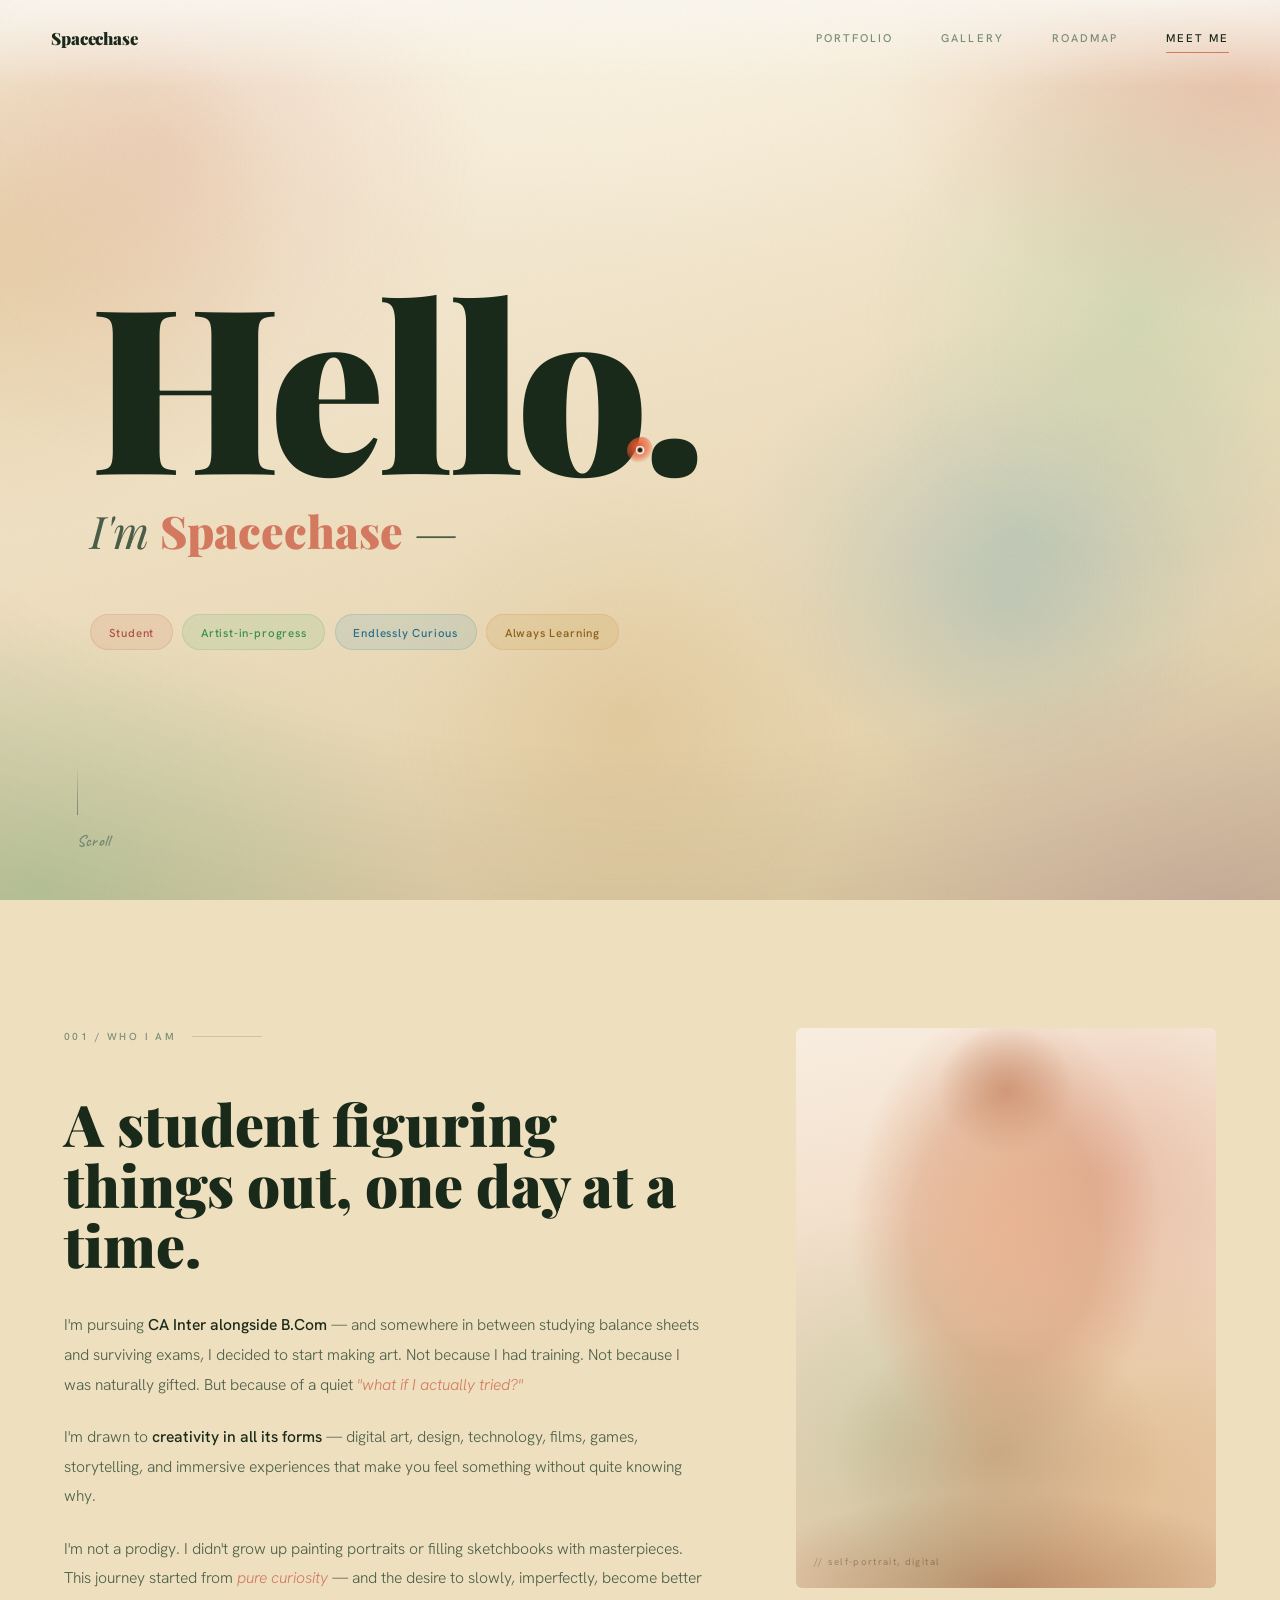
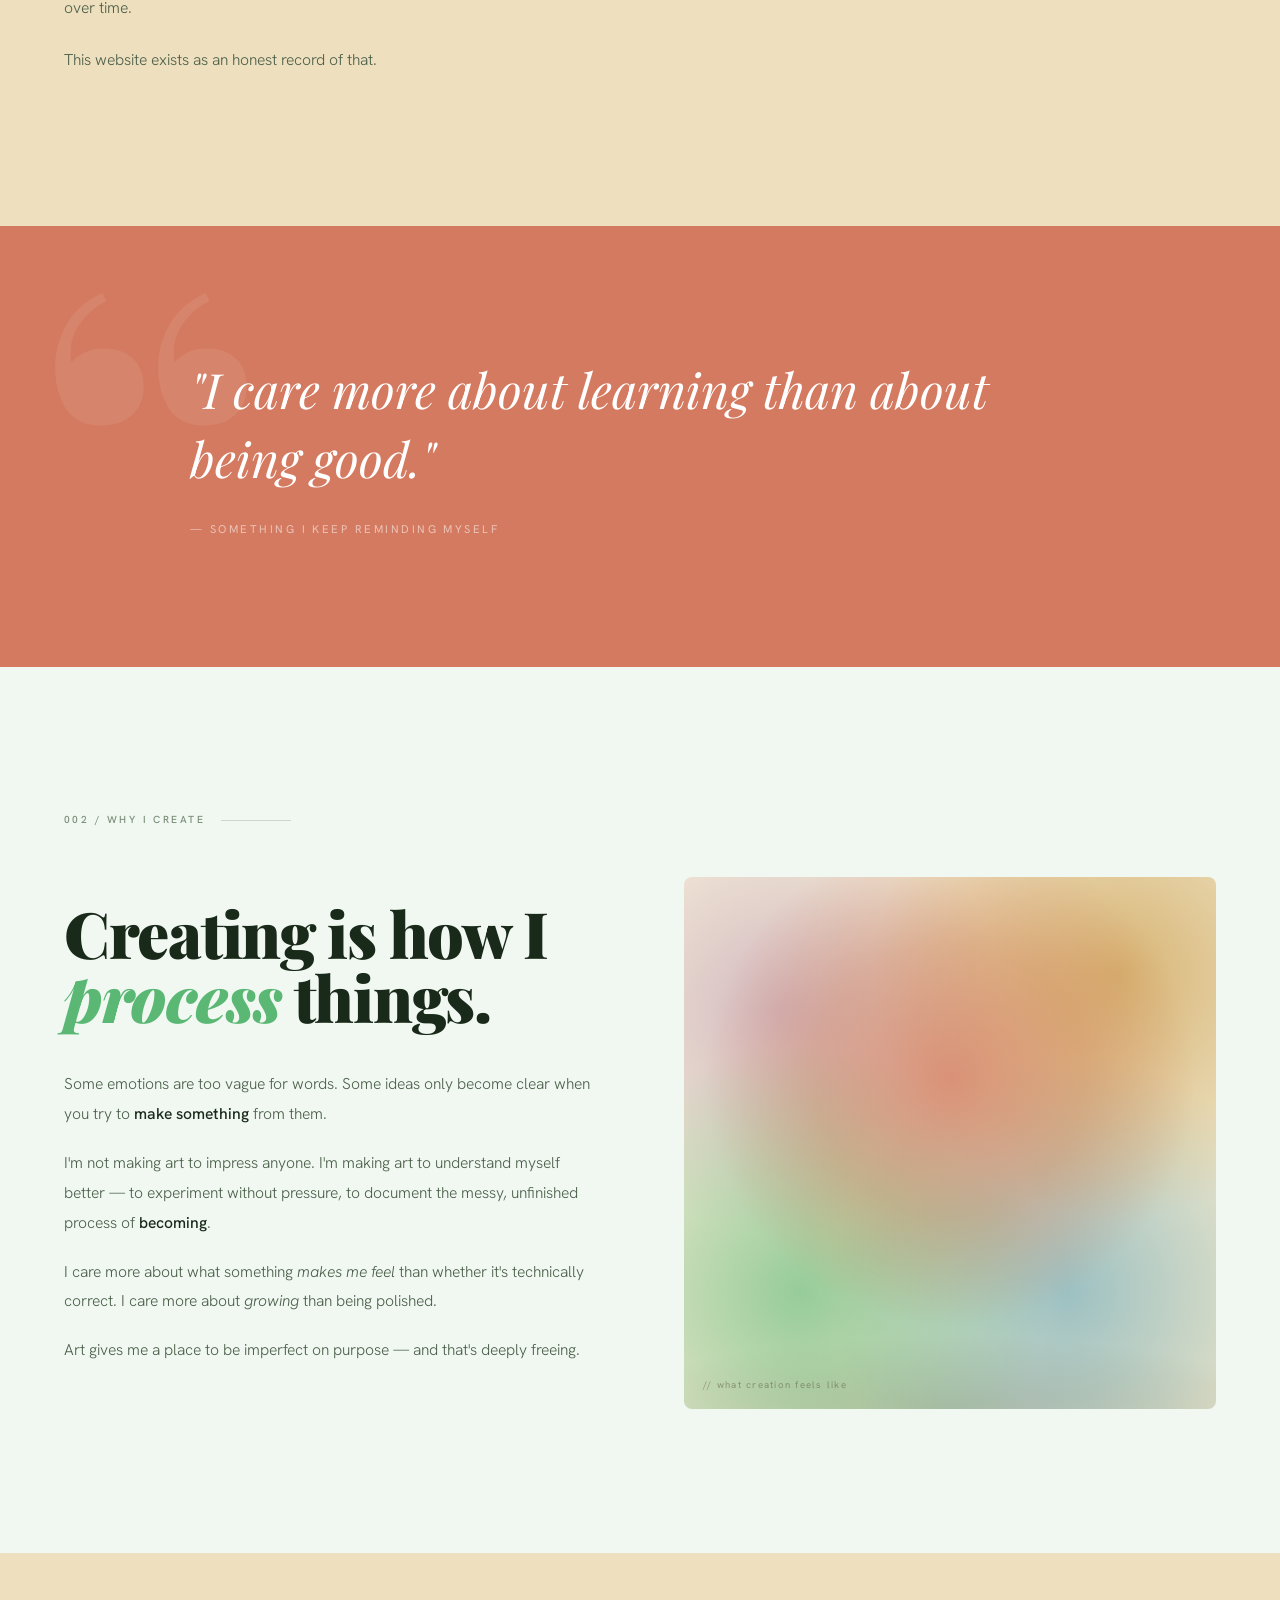
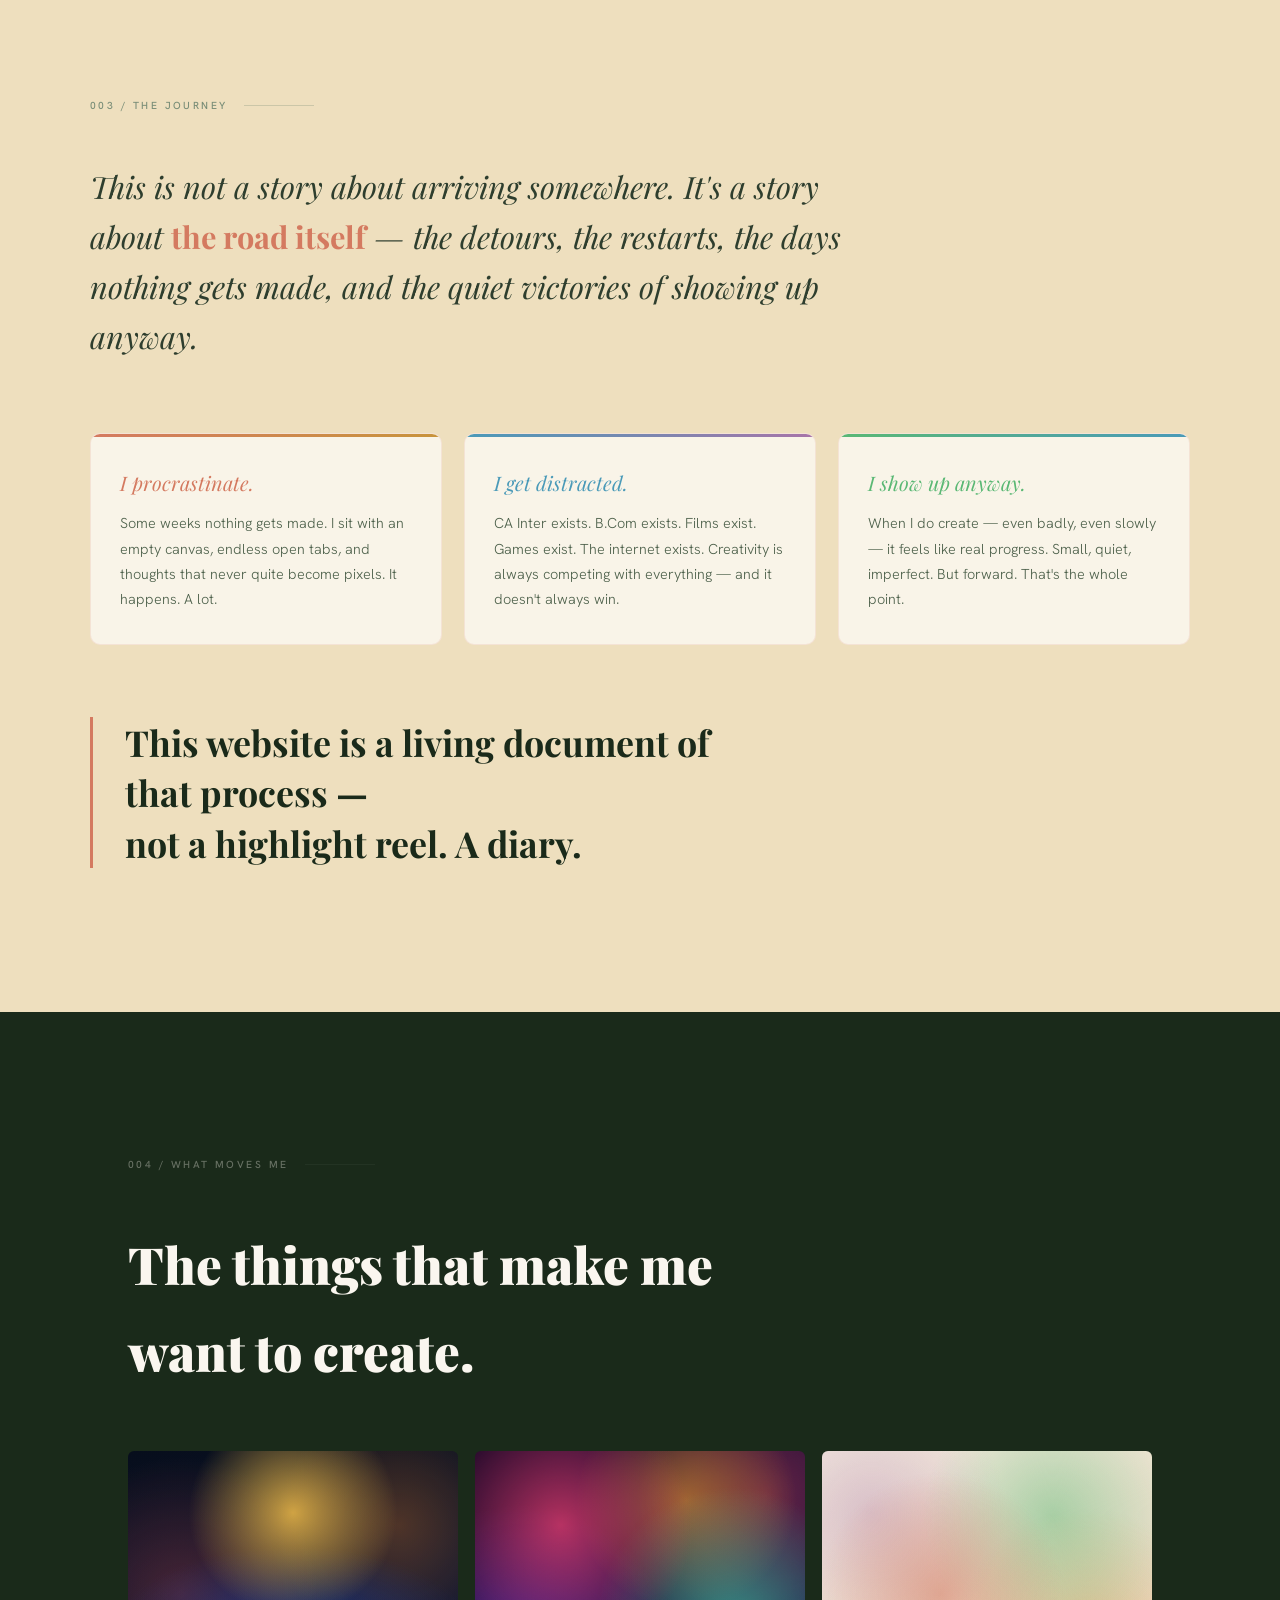
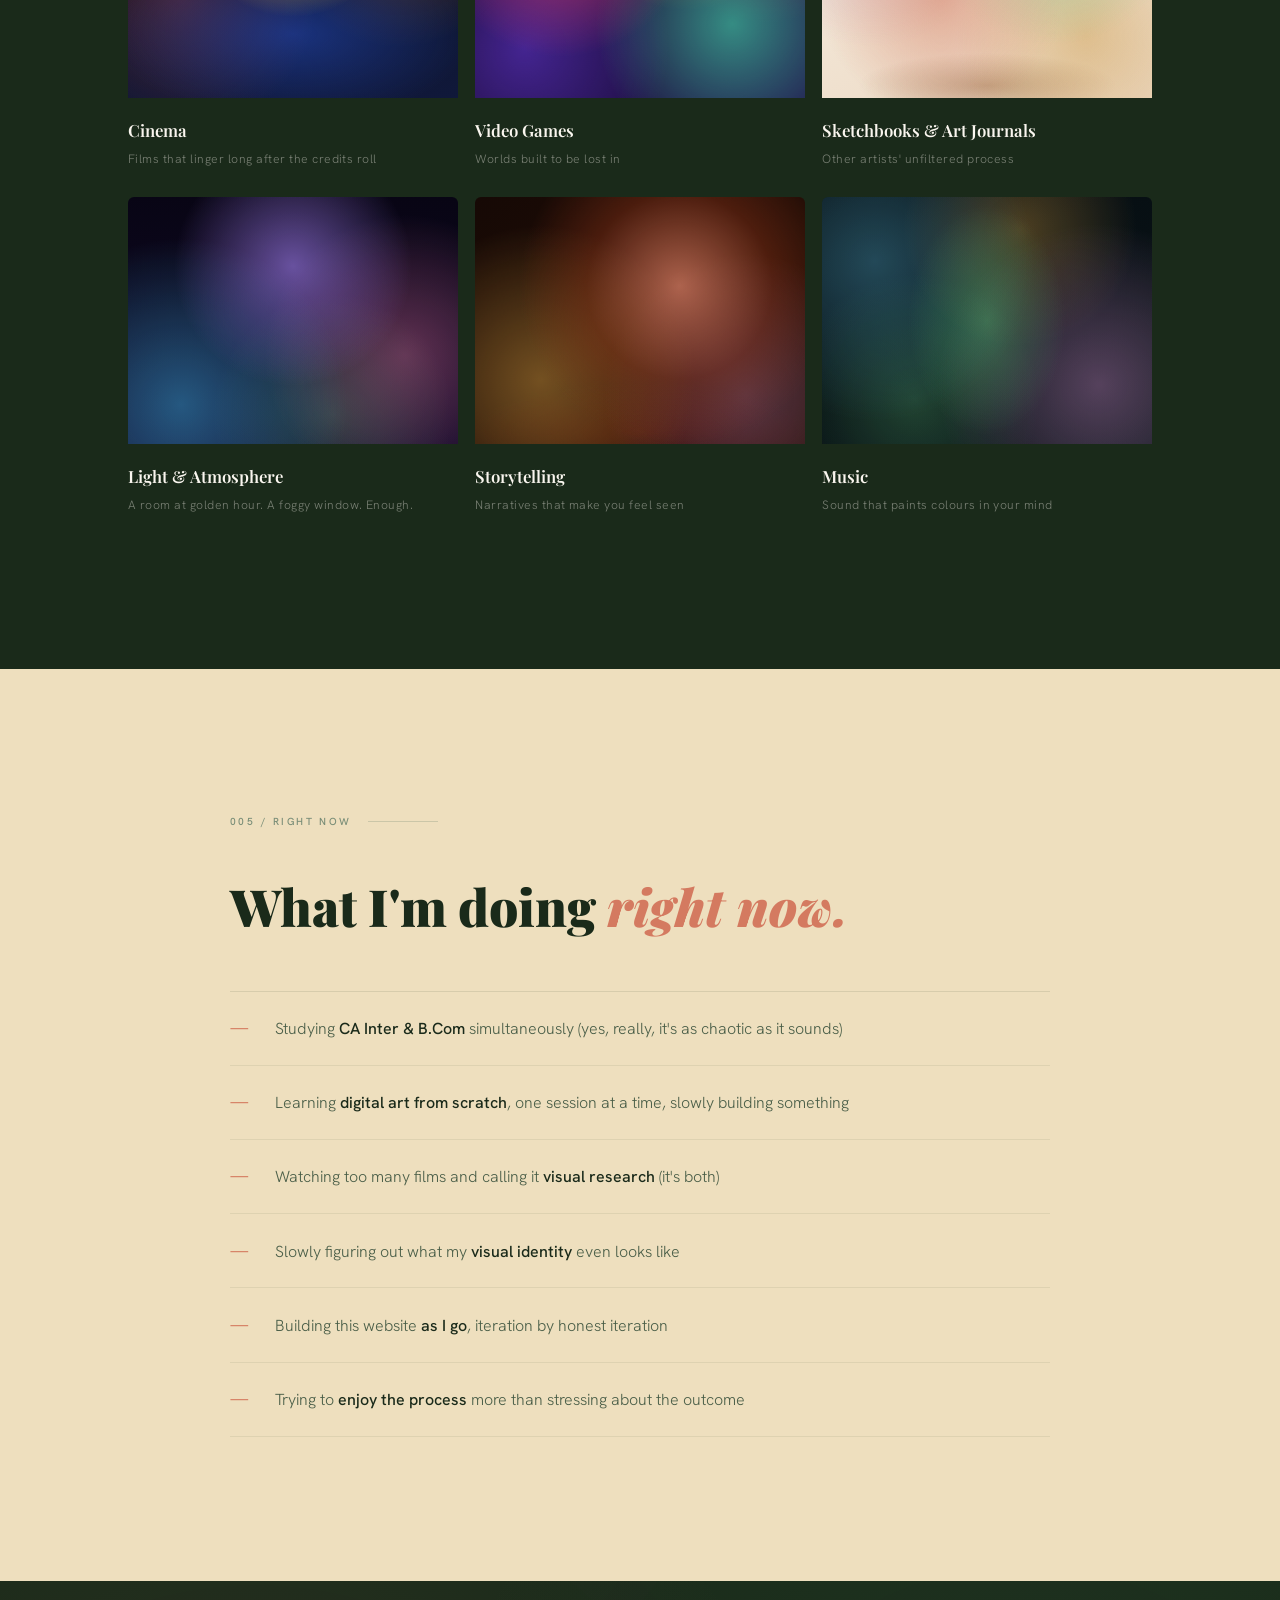
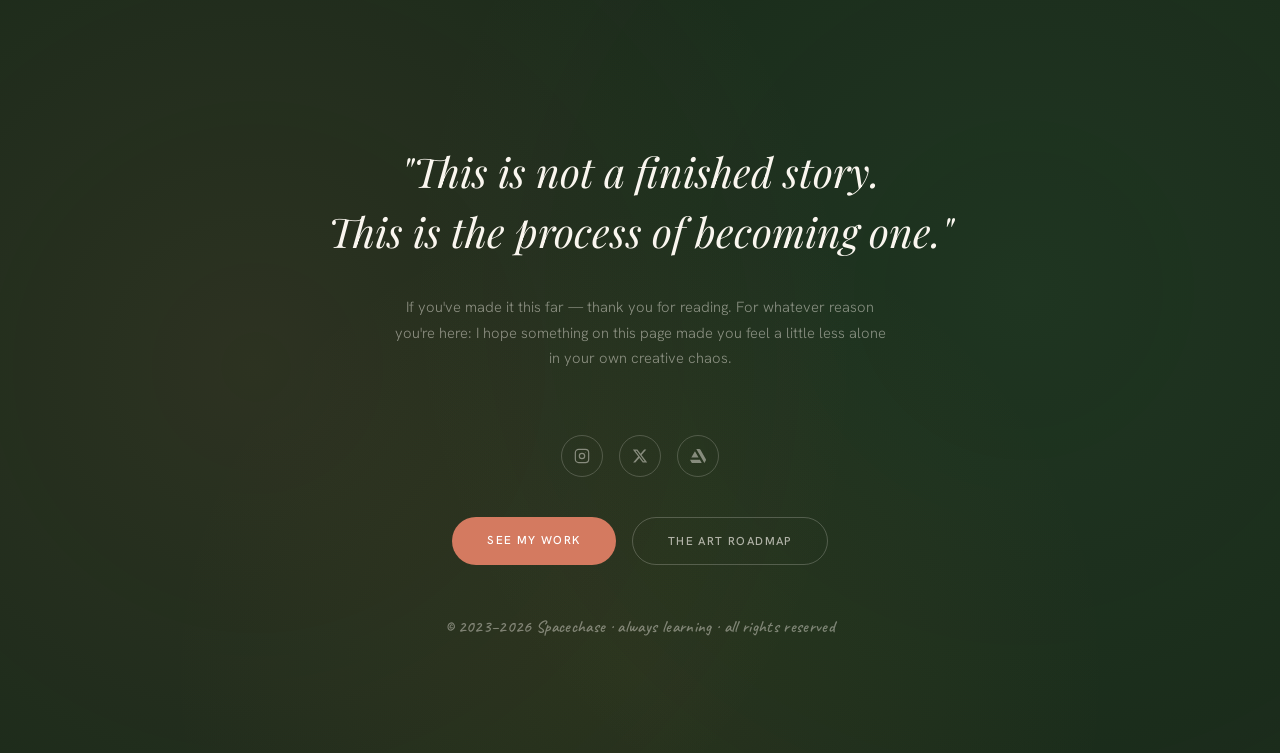
==== about/index.html @ a447a69d "Add copyright + licensing: All Rights Reserved (artwork + code) — footer notices, copyright meta on " ====
<!DOCTYPE html>
<html lang="en">
<head>
  <meta charset="UTF-8">
  <meta name="viewport" content="width=device-width, initial-scale=1.0">
  <meta name="copyright" content="© 2023–2026 Spacechase. All rights reserved.">
  <title>Meet Me — Spacechase</title>
  <link rel="icon" type="image/png" sizes="32x32" href="../favicon-32.png">
  <link rel="apple-touch-icon" href="../apple-touch-icon.png">
  <link rel="manifest" href="../site.webmanifest">
  <meta name="theme-color" content="#1c1008">
  <meta name="apple-mobile-web-app-title" content="Spacechase">
  <meta name="apple-mobile-web-app-capable" content="yes">
  <meta name="mobile-web-app-capable" content="yes">
  <meta name="description" content="Who I am, why I create, and what this journey means to me.">
  <link rel="preconnect" href="https://fonts.googleapis.com">
  <link rel="preconnect" href="https://fonts.gstatic.com" crossorigin>
  <link href="https://fonts.googleapis.com/css2?family=Caveat:wght@500;600;700&family=Hanken+Grotesk:wght@300;400;500;600;700&family=Playfair+Display:ital,wght@0,400;0,700;0,900;1,400;1,700;1,900&display=swap" rel="stylesheet">
  <link rel="stylesheet" href="../css/about.css">
</head>
<body>

<div class="page-bg" aria-hidden="true"></div>

<!-- brush cursor installs itself from js/cursor.js -->

<!-- Nav -->
<nav class="nav" id="nav">
  <a href="../portfolio/" class="nav__logo">Spacechase</a>
  <div class="nav__links">
    <a href="../portfolio/"   class="nav__link">Portfolio</a>
    <a href="../gallery/" class="nav__link">Gallery</a>
    <a href="../roadmap/" class="nav__link">Roadmap</a>
    <a href="../about/"   class="nav__link nav__link--active">Meet Me</a>
  </div>
</nav>

<!-- ════ HERO ════ -->
<section class="hero">
  <div class="hero__orbs">
    <span class="orb orb--1"></span>
    <span class="orb orb--2"></span>
    <span class="orb orb--3"></span>
    <span class="orb orb--4"></span>
  </div>
  <div class="hero__content">
    <p class="hero__greeting">Hello.</p>
    <p class="hero__intro">I'm <span>Spacechase</span> —</p>
    <div class="hero__roles">
      <span class="role-tag rt--terra">Student</span>
      <span class="role-tag rt--sage">Artist-in-progress</span>
      <span class="role-tag rt--cobalt">Endlessly Curious</span>
      <span class="role-tag rt--gold">Always Learning</span>
    </div>
  </div>
  <div class="hero__scroll">
    <span class="scroll-line"></span>
    <span class="scroll-text">Scroll</span>
  </div>
</section>

<!-- ════ WHO I AM ════ -->
<section class="who">
  <div class="who__grid reveal">
    <div class="who__text">
      <div class="s-label">001 / Who I Am</div>
      <h2 class="who__heading">A student figuring things out, one day at a time.</h2>
      <p>I'm pursuing <strong>CA Inter alongside B.Com</strong> — and somewhere in between studying balance sheets and surviving exams, I decided to start making art. Not because I had training. Not because I was naturally gifted. But because of a quiet <em>"what if I actually tried?"</em></p>
      <p>I'm drawn to <strong>creativity in all its forms</strong> — digital art, design, technology, films, games, storytelling, and immersive experiences that make you feel something without quite knowing why.</p>
      <p>I'm not a prodigy. I didn't grow up painting portraits or filling sketchbooks with masterpieces. This journey started from <em>pure curiosity</em> — and the desire to slowly, imperfectly, become better over time.</p>
      <p>This website exists as an honest record of that.</p>
    </div>
    <div class="portrait-wrap">
      <div class="portrait-art"></div>
    </div>
  </div>
</section>

<!-- ════ QUOTE BREAK ════ -->
<div class="quote-break reveal">
  <div class="quote-break__inner">
    <blockquote>"I care more about learning than about being good."</blockquote>
    <cite>— something I keep reminding myself</cite>
  </div>
</div>

<!-- ════ WHY I CREATE ════ -->
<section class="why">
  <div class="why__inner">
    <div class="s-label reveal">002 / Why I Create</div>
    <div class="why__grid reveal">
      <div>
        <h2 class="why__big">Creating is how I<br><em>process</em> things.</h2>
        <div class="why__body">
          <p>Some emotions are too vague for words. Some ideas only become clear when you try to <strong>make something</strong> from them.</p>
          <p>I'm not making art to impress anyone. I'm making art to understand myself better — to experiment without pressure, to document the messy, unfinished process of <strong>becoming</strong>.</p>
          <p>I care more about what something <em>makes me feel</em> than whether it's technically correct. I care more about <em>growing</em> than being polished.</p>
          <p>Art gives me a place to be imperfect on purpose — and that's deeply freeing.</p>
        </div>
      </div>
      <div class="why__visual"></div>
    </div>
  </div>
</section>

<!-- ════ THE JOURNEY ════ -->
<section class="journey">
  <div class="journey__inner">
    <div class="s-label reveal">003 / The Journey</div>
    <p class="journey__lead reveal">
      This is not a story about arriving somewhere. It's a story about <strong>the road itself</strong> —
      the detours, the restarts, the days nothing gets made, and the quiet victories of
      showing up anyway.
    </p>
    <div class="admits">
      <div class="admit admit--1 reveal-child">
        <span class="admit__label">I procrastinate.</span>
        <p>Some weeks nothing gets made. I sit with an empty canvas, endless open tabs, and thoughts that never quite become pixels. It happens. A lot.</p>
      </div>
      <div class="admit admit--2 reveal-child delay-1">
        <span class="admit__label">I get distracted.</span>
        <p>CA Inter exists. B.Com exists. Films exist. Games exist. The internet exists. Creativity is always competing with everything — and it doesn't always win.</p>
      </div>
      <div class="admit admit--3 reveal-child delay-2">
        <span class="admit__label">I show up anyway.</span>
        <p>When I do create — even badly, even slowly — it feels like real progress. Small, quiet, imperfect. But forward. That's the whole point.</p>
      </div>
    </div>
    <p class="journey__close reveal">
      This website is a living document of that process —<br>
      not a highlight reel. A diary.
    </p>
  </div>
</section>

<!-- ════ INSPIRATIONS ════ -->
<section class="inspirations">
  <div class="wrap">
    <div class="s-label reveal">004 / What Moves Me</div>
    <h2 class="insp-title reveal">The things that make me<br>want to create.</h2>
    <div class="insp-grid">
      <div class="insp-card reveal-child">
        <div class="insp-art ia-cinema"></div>
        <div class="insp-info">
          <p class="insp-name">Cinema</p>
          <p class="insp-note">Films that linger long after the credits roll</p>
        </div>
      </div>
      <div class="insp-card reveal-child delay-1">
        <div class="insp-art ia-games"></div>
        <div class="insp-info">
          <p class="insp-name">Video Games</p>
          <p class="insp-note">Worlds built to be lost in</p>
        </div>
      </div>
      <div class="insp-card reveal-child delay-2">
        <div class="insp-art ia-sketch"></div>
        <div class="insp-info">
          <p class="insp-name">Sketchbooks & Art Journals</p>
          <p class="insp-note">Other artists' unfiltered process</p>
        </div>
      </div>
      <div class="insp-card reveal-child delay-3">
        <div class="insp-art ia-atmosphere"></div>
        <div class="insp-info">
          <p class="insp-name">Light & Atmosphere</p>
          <p class="insp-note">A room at golden hour. A foggy window. Enough.</p>
        </div>
      </div>
      <div class="insp-card reveal-child delay-4">
        <div class="insp-art ia-story"></div>
        <div class="insp-info">
          <p class="insp-name">Storytelling</p>
          <p class="insp-note">Narratives that make you feel seen</p>
        </div>
      </div>
      <div class="insp-card reveal-child delay-5">
        <div class="insp-art ia-music"></div>
        <div class="insp-info">
          <p class="insp-name">Music</p>
          <p class="insp-note">Sound that paints colours in your mind</p>
        </div>
      </div>
    </div>
  </div>
</section>

<!-- ════ CURRENTLY ════ -->
<section class="currently">
  <div class="currently__inner reveal">
    <div class="s-label">005 / Right Now</div>
    <h2 class="now-heading">What I'm doing <em>right now.</em></h2>
    <ul class="now-list" style="list-style:none">
      <li class="now-item">
        <span class="now-dash">—</span>
        <span class="now-text">Studying <strong>CA Inter & B.Com</strong> simultaneously (yes, really, it's as chaotic as it sounds)</span>
      </li>
      <li class="now-item">
        <span class="now-dash">—</span>
        <span class="now-text">Learning <strong>digital art from scratch</strong>, one session at a time, slowly building something</span>
      </li>
      <li class="now-item">
        <span class="now-dash">—</span>
        <span class="now-text">Watching too many films and calling it <strong>visual research</strong> (it's both)</span>
      </li>
      <li class="now-item">
        <span class="now-dash">—</span>
        <span class="now-text">Slowly figuring out what my <strong>visual identity</strong> even looks like</span>
      </li>
      <li class="now-item">
        <span class="now-dash">—</span>
        <span class="now-text">Building this website <strong>as I go</strong>, iteration by honest iteration</span>
      </li>
      <li class="now-item">
        <span class="now-dash">—</span>
        <span class="now-text">Trying to <strong>enjoy the process</strong> more than stressing about the outcome</span>
      </li>
    </ul>
  </div>
</section>

<!-- ════ CLOSING ════ -->
<section class="closing reveal">
  <div class="closing__inner">
    <p class="closing__quote">
      "This is not a finished story.<br>
      This is the process of becoming one."
    </p>
    <p class="closing__note">
      If you've made it this far — thank you for reading. For whatever reason you're here:
      I hope something on this page made you feel a little less alone in your own creative chaos.
    </p>
    <div class="social-links">
      <a href="#" class="social-link" title="Instagram" target="_blank" rel="noopener">
        <svg viewBox="0 0 24 24" fill="none" stroke="currentColor" stroke-width="1.8" stroke-linecap="round" stroke-linejoin="round"><rect x="2" y="2" width="20" height="20" rx="5"/><circle cx="12" cy="12" r="4"/><circle cx="17.5" cy="6.5" r=".5" fill="currentColor" stroke="none"/></svg>
      </a>
      <a href="#" class="social-link" title="Twitter / X" target="_blank" rel="noopener">
        <svg viewBox="0 0 24 24" fill="currentColor"><path d="M18.244 2.25h3.308l-7.227 8.26 8.502 11.24H16.17l-5.214-6.817L4.99 21.75H1.68l7.73-8.835L1.254 2.25H8.08l4.713 6.231zm-1.161 17.52h1.833L7.084 4.126H5.117z"/></svg>
      </a>
      <a href="#" class="social-link" title="ArtStation" target="_blank" rel="noopener">
        <svg viewBox="0 0 24 24" fill="currentColor"><path d="M0 17.723l2.027 3.505h.001a2.424 2.424 0 0 0 2.164 1.333h13.457l-2.792-4.838H0zm24 .025c0-.484-.143-.935-.388-1.314L15.728 2.728a2.424 2.424 0 0 0-2.142-1.289H9.419L21.598 22.54l1.92-3.325c.378-.637.482-.919.482-1.467zm-11.129-3.462L7.428 4.858l-5.444 9.428h10.887z"/></svg>
      </a>
    </div>
    <div class="closing__links">
      <a href="../portfolio/"   class="c-btn c-btn--fill">See My Work</a>
      <a href="../roadmap/" class="c-btn c-btn--outline">The Art Roadmap</a>
    </div>
    <p class="closing__credit">© 2023–2026 Spacechase · always learning · all rights reserved</p>
  </div>
</section>

<script src="../js/about.js"></script>

<script src="../js/cursor.js"></script>

</body>
</html>
---- css/about.css ----
/* ══════════════════════════════════════
   TOKENS
══════════════════════════════════════ */
:root {
  --cream:      #faf6ef;
  --cream-2:    #f5f0e6;
  --cream-3:    #f0e8d5;
  --sage-bg:    #f1f8f2;
  --ink:        #1a2a1a;
  --ink-2:      #2e3e2e;
  --ink-soft:   #4a5e48;
  --ink-muted:  #7a8e78;

  --terra:      #d47a60;
  --terra-2:    #e09278;
  --gold:       #c8943c;
  --sage:       #5ab874;
  --cobalt:     #4a9ab8;
  --plum:       #a874a8;

  --serif: 'Playfair Display', Georgia, serif;
  --sans:  'Hanken Grotesk', system-ui, sans-serif;
  --hand:  'Caveat', 'Segoe Script', cursive;
  --ease:  cubic-bezier(0.16, 1, 0.3, 1);
}

/* ══════════════════════════════════════
   RESET
══════════════════════════════════════ */
*, *::before, *::after { box-sizing: border-box; margin: 0; padding: 0; }
html { scroll-behavior: smooth; }
body {
  background-color: #eedfbe;
  color: var(--ink);
  font-family: var(--sans);
  font-weight: 400;
  line-height: 1.7;
  overflow-x: hidden;
  cursor: none;
}
/* rich background on its own fixed layer — viewport-anchored on every device */
.page-bg {
  position: fixed; inset: 0; z-index: -1; pointer-events: none;
  background-color: #f3ead6;
  background-image:
    radial-gradient(58% 50% at 50% -2%,  rgba(252,245,226,.78), transparent 64%),
    radial-gradient(46% 44% at 97% 8%,   rgba(212,122,96,.32),  transparent 62%),
    radial-gradient(40% 50% at -2% 28%,  rgba(200,148,60,.27),  transparent 64%),
    radial-gradient(50% 48% at 3% 99%,   rgba(90,184,116,.26),  transparent 64%),
    radial-gradient(50% 48% at 94% 102%, rgba(168,116,168,.24), transparent 62%),
    radial-gradient(40% 42% at 80% 60%,  rgba(74,154,184,.17),  transparent 58%),
    linear-gradient(168deg, #faf3e6 0%, #efe0c2 48%, #e2cda3 100%);
  background-repeat: no-repeat;
}
body::before {
  content: '';
  position: fixed;
  inset: 0;
  background-image: url("data:image/svg+xml,%3Csvg xmlns='http://www.w3.org/2000/svg' width='180' height='180'%3E%3Cfilter id='n'%3E%3CfeTurbulence type='fractalNoise' baseFrequency='0.85' numOctaves='4' stitchTiles='stitch'/%3E%3C/filter%3E%3Crect width='180' height='180' filter='url(%23n)' opacity='0.05'/%3E%3C/svg%3E");
  pointer-events: none;
  z-index: 500;
  mix-blend-mode: multiply;
}
body::after {
  content: '';
  position: fixed; inset: 0;
  background: radial-gradient(132% 102% at 50% 34%, transparent 48%, rgba(28,30,16,.17) 100%);
  pointer-events: none; z-index: 499;
}
a { color: inherit; text-decoration: none; }
button { background: none; border: none; cursor: none; padding: 0; }

/* ══════════════════════════════════════
   CURSOR — shared brush cursor in js/cursor.js (self-installing)
══════════════════════════════════════ */

/* ══════════════════════════════════════
   NAV
══════════════════════════════════════ */
.nav {
  position: fixed; top: 0; left: 0; right: 0;
  z-index: 200;
  display: flex;
  align-items: center;
  justify-content: space-between;
  padding: 1.5rem 4vw 2.2rem;
  background: linear-gradient(to bottom, rgba(250,246,239,.92) 0%, transparent 100%);
  transition: background .4s ease;
}
.nav.solid { background: rgba(250,246,239,.97); box-shadow: 0 1px 0 rgba(26,42,26,.06); }
.nav__logo {
  font-family: var(--serif); font-weight: 900; font-size: 1.05rem;
  letter-spacing: -.01em; color: var(--ink); transition: color .3s;
}
.nav__links { display: flex; gap: 3rem; }
.nav__link {
  font-size: .7rem; font-weight: 500;
  letter-spacing: .18em; text-transform: uppercase;
  color: var(--ink-muted);
  transition: color .3s ease;
}
.nav__link:hover { color: var(--ink); }
.nav__link--active { color: var(--ink); position: relative; }
.nav__link--active::after {
  content: '';
  position: absolute; bottom: -5px; left: 0; right: 0;
  height: 1px; background: var(--terra);
}

/* ══════════════════════════════════════
   HERO
══════════════════════════════════════ */
.hero {
  position: relative;
  min-height: 100vh;
  display: flex;
  align-items: center;
  justify-content: center;
  background: transparent;
  overflow: hidden;
  padding: 9rem 6vw 7rem;
}
.hero__orbs { position: absolute; inset: 0; pointer-events: none; }
.orb {
  position: absolute; border-radius: 50%; will-change: transform;
}
.orb--1 {
  width: 650px; height: 650px;
  background: radial-gradient(circle, rgba(212,122,96,.2) 0%, rgba(212,122,96,.05) 48%, transparent 70%);
  top: -180px; left: -160px;
  animation: o1 24s ease-in-out infinite;
}
.orb--2 {
  width: 550px; height: 550px;
  background: radial-gradient(circle, rgba(90,184,116,.18) 0%, rgba(90,184,116,.04) 48%, transparent 70%);
  top: 5%; right: -130px;
  animation: o2 30s ease-in-out infinite;
}
.orb--3 {
  width: 480px; height: 480px;
  background: radial-gradient(circle, rgba(200,148,60,.18) 0%, rgba(200,148,60,.04) 48%, transparent 70%);
  bottom: -60px; left: 30%;
  animation: o3 22s ease-in-out infinite;
}
.orb--4 {
  width: 420px; height: 420px;
  background: radial-gradient(circle, rgba(74,154,184,.15) 0%, rgba(74,154,184,.03) 48%, transparent 70%);
  bottom: 10%; right: 5%;
  animation: o4 28s ease-in-out infinite;
}
@keyframes o1 { 0%,100%{transform:translate(0,0)} 40%{transform:translate(42px,28px)} 70%{transform:translate(-18px,50px)} }
@keyframes o2 { 0%,100%{transform:translate(0,0)} 35%{transform:translate(-52px,20px)} 70%{transform:translate(26px,-32px)} }
@keyframes o3 { 0%,100%{transform:translate(0,0)} 50%{transform:translate(32px,-44px)} }
@keyframes o4 { 0%,100%{transform:translate(0,0)} 45%{transform:translate(-28px,36px)} }

.hero__content {
  position: relative; z-index: 2;
  max-width: 1100px; width: 100%;
}
.hero__greeting {
  font-family: var(--serif);
  font-size: clamp(6rem, 18vw, 18rem);
  font-weight: 900;
  line-height: .85;
  letter-spacing: -.03em;
  color: var(--ink);
  opacity: 0; transform: translateY(30px);
  animation: up 1s var(--ease) .2s forwards;
}
.hero__intro {
  font-family: var(--serif);
  font-size: clamp(1.8rem, 3.5vw, 3.5rem);
  font-weight: 400;
  font-style: italic;
  color: var(--ink-soft);
  margin-top: 1rem;
  opacity: 0; transform: translateY(22px);
  animation: up .9s var(--ease) .48s forwards;
}
.hero__intro span {
  font-style: normal;
  font-weight: 900;
  color: var(--terra);
}
.hero__roles {
  display: flex; flex-wrap: wrap; gap: .6rem;
  margin-top: 2.8rem;
  opacity: 0; transform: translateY(18px);
  animation: up .9s var(--ease) .75s forwards;
}
.role-tag {
  font-size: .72rem; font-weight: 500;
  letter-spacing: .07em;
  padding: .45rem 1.1rem;
  border-radius: 100px;
}
.rt--terra { background: rgba(212,122,96,.14); color: #b05240; border: 1px solid rgba(212,122,96,.22); }
.rt--sage   { background: rgba(90,184,116,.14); color: #38904a; border: 1px solid rgba(90,184,116,.22); }
.rt--cobalt { background: rgba(74,154,184,.14); color: #286e8a; border: 1px solid rgba(74,154,184,.22); }
.rt--gold   { background: rgba(200,148,60,.14); color: #8a6018; border: 1px solid rgba(200,148,60,.22); }

.hero__scroll {
  position: absolute; bottom: 2.8rem; left: 6vw;
  display: flex; flex-direction: column;
  align-items: flex-start; gap: .8rem;
  opacity: 0; animation: up .8s var(--ease) 1.1s forwards;
}
.scroll-line {
  display: block; width: 1px; height: 50px;
  background: linear-gradient(to bottom, transparent, var(--ink-muted));
  transform-origin: top;
  animation: pulse 2.8s ease-in-out infinite;
}
.scroll-text { font-family: var(--hand); font-weight: 600; font-size: 1rem; letter-spacing: .02em; color: var(--ink-muted); }
@keyframes up    { to { opacity:1; transform:translateY(0); } }
@keyframes pulse { 0%,100%{opacity:.3;transform:scaleY(.75)} 50%{opacity:1;transform:scaleY(1)} }

/* ══════════════════════════════════════
   SECTION HELPERS
══════════════════════════════════════ */
.wrap { max-width: 1180px; margin: 0 auto; padding: 0 5vw; }
.s-label {
  font-size: .64rem; font-weight: 500;
  letter-spacing: .24em; text-transform: uppercase;
  color: var(--ink-muted);
  display: flex; align-items: center; gap: 1rem;
  margin-bottom: 3rem;
}
.s-label::after {
  content: ''; flex: 1; max-width: 70px;
  height: 1px; background: currentColor; opacity: .3;
}

/* ══════════════════════════════════════
   WHO I AM
══════════════════════════════════════ */
.who {
  background: transparent;
  padding: 8rem 5vw;
}
.who__grid {
  max-width: 1180px; margin: 0 auto;
  display: grid;
  grid-template-columns: 1fr 420px;
  gap: 5.5rem;
  align-items: start;
}
.who__heading {
  font-family: var(--serif);
  font-size: clamp(2.5rem, 4.5vw, 4.2rem);
  font-weight: 900; line-height: 1.05;
  margin-bottom: 2.2rem;
}
.who__text p {
  font-size: .98rem; font-weight: 300;
  color: var(--ink-soft); line-height: 1.9;
  margin-bottom: 1.4rem;
}
.who__text strong { color: var(--ink); font-weight: 500; }
.who__text em { color: var(--terra); font-style: italic; }

.portrait-wrap { position: sticky; top: 7rem; }
.portrait-art {
  width: 100%; aspect-ratio: 3/4;
  border-radius: 6px; overflow: hidden; position: relative;
  background:
    radial-gradient(ellipse 58% 62% at 50% 36%, rgba(230,168,128,.68) 0%, rgba(210,138,98,.38) 38%, transparent 64%),
    radial-gradient(ellipse 34% 24% at 50% 11%, rgba(182,118,84,.58) 0%, transparent 48%),
    radial-gradient(ellipse 68% 40% at 48% 76%, rgba(178,128,88,.44) 0%, transparent 58%),
    radial-gradient(circle at 74% 26%, rgba(212,122,96,.32) 0%, transparent 38%),
    radial-gradient(circle at 22% 72%, rgba(90,184,116,.2) 0%, transparent 42%),
    radial-gradient(circle at 82% 78%, rgba(200,148,60,.22) 0%, transparent 38%),
    radial-gradient(ellipse 90% 25% at 50% 100%, rgba(140,80,40,.5) 0%, transparent 70%),
    linear-gradient(168deg, #f8ede0 0%, #f0d8c0 48%, #e6c5a5 100%);
}
.portrait-art::after {
  content: '// self-portrait, digital';
  position: absolute; bottom: 1.1rem; left: 1.1rem;
  font-size: .6rem; letter-spacing: .14em;
  color: rgba(90,55,35,.42); font-family: var(--sans);
}

/* ══════════════════════════════════════
   QUOTE BREAK
══════════════════════════════════════ */
.quote-break {
  background: var(--terra);
  padding: 8rem 5vw;
  position: relative;
  overflow: hidden;
}
.quote-break::before {
  content: '\201C';
  position: absolute; top: -1rem; left: 3vw;
  font-family: var(--serif); font-size: 28rem;
  font-weight: 900; line-height: 1;
  color: rgba(255,255,255,.08);
  pointer-events: none;
}
.quote-break__inner { max-width: 900px; margin: 0 auto; position: relative; z-index: 1; }
.quote-break blockquote {
  font-family: var(--serif);
  font-size: clamp(1.8rem, 3.8vw, 3.4rem);
  font-style: italic; font-weight: 400;
  line-height: 1.42; color: #fff;
}
.quote-break cite {
  display: block; margin-top: 1.8rem;
  font-size: .7rem; letter-spacing: .22em;
  text-transform: uppercase;
  color: rgba(255,255,255,.55);
  font-style: normal;
}

/* ══════════════════════════════════════
   WHY I CREATE
══════════════════════════════════════ */
.why {
  background: var(--sage-bg);
  padding: 9rem 5vw;
}
.why__inner { max-width: 1180px; margin: 0 auto; }
.why__grid {
  display: grid;
  grid-template-columns: 1fr 1fr;
  gap: 5.5rem;
  margin-top: 1rem;
  align-items: center;
}
.why__big {
  font-family: var(--serif);
  font-size: clamp(2.8rem, 5vw, 5rem);
  font-weight: 900; line-height: 1.0;
  letter-spacing: -.02em;
  margin-bottom: 2.5rem;
}
.why__big em { font-style: italic; color: var(--sage); }
.why__body p {
  font-size: .98rem; font-weight: 300;
  color: var(--ink-soft); line-height: 1.9;
  margin-bottom: 1.2rem;
}
.why__body p strong { color: var(--ink); font-weight: 500; }
.why__visual {
  width: 100%; aspect-ratio: 1/1;
  border-radius: 8px;
  background:
    radial-gradient(circle at 50% 38%, rgba(212,122,96,.75) 0%, rgba(200,100,58,.32) 32%, transparent 58%),
    radial-gradient(circle at 22% 78%, rgba(90,184,116,.6) 0%, transparent 42%),
    radial-gradient(circle at 82% 18%, rgba(200,148,60,.62) 0%, transparent 40%),
    radial-gradient(circle at 72% 78%, rgba(74,154,184,.5) 0%, transparent 42%),
    radial-gradient(circle at 18% 25%, rgba(168,116,168,.42) 0%, transparent 38%),
    radial-gradient(ellipse 90% 20% at 50% 100%, rgba(26,42,26,.2) 0%, transparent 70%),
    linear-gradient(138deg, #f5eed8 0%, #ede5c8 100%);
  position: relative; overflow: hidden;
}
.why__visual::after {
  content: '// what creation feels like';
  position: absolute; bottom: 1rem; left: 1.2rem;
  font-size: .6rem; letter-spacing: .13em;
  color: rgba(60,45,20,.38); font-family: var(--sans);
}

/* ══════════════════════════════════════
   THE JOURNEY
══════════════════════════════════════ */
.journey {
  background: transparent;
  padding: 9rem 5vw;
}
.journey__inner { max-width: 1100px; margin: 0 auto; }
.journey__lead {
  font-family: var(--serif);
  font-size: clamp(1.3rem, 2.4vw, 2rem);
  font-weight: 400; font-style: italic;
  line-height: 1.62; color: var(--ink-2);
  max-width: 780px;
  margin-bottom: 4.5rem;
}
.journey__lead strong { font-style: normal; color: var(--terra); font-weight: 700; }

.admits {
  display: grid;
  grid-template-columns: repeat(3, 1fr);
  gap: 1.4rem;
  margin-bottom: 4.5rem;
}
.admit {
  background: rgba(255,255,255,.65);
  border: 1px solid rgba(212,122,96,.14);
  border-radius: 10px; padding: 2rem 1.8rem;
  position: relative; overflow: hidden;
}
.admit::before {
  content: '';
  position: absolute; top: 0; left: 0; right: 0;
  height: 3px;
}
.admit--1::before { background: linear-gradient(90deg, var(--terra), var(--gold)); }
.admit--2::before { background: linear-gradient(90deg, var(--cobalt), var(--plum)); }
.admit--3::before { background: linear-gradient(90deg, var(--sage), var(--cobalt)); }
.admit__label {
  font-family: var(--serif);
  font-size: 1.25rem; font-style: italic;
  color: var(--terra); display: block;
  margin-bottom: .7rem;
}
.admit--2 .admit__label { color: var(--cobalt); }
.admit--3 .admit__label { color: var(--sage); }
.admit p {
  font-size: .9rem; font-weight: 300;
  color: var(--ink-soft); line-height: 1.75;
}

.journey__close {
  font-family: var(--serif);
  font-size: clamp(1.5rem, 2.8vw, 2.4rem);
  font-weight: 700; line-height: 1.4;
  color: var(--ink);
  max-width: 680px;
  border-left: 3px solid var(--terra);
  padding-left: 2rem;
}

/* ══════════════════════════════════════
   INSPIRATIONS (dark, vibrant)
══════════════════════════════════════ */
.inspirations {
  background: var(--ink);
  padding: 9rem 5vw;
}
.inspirations .s-label { color: rgba(250,246,239,.35); }
.inspirations .s-label::after { background: rgba(250,246,239,.15); }
.insp-title {
  font-family: var(--serif);
  font-size: clamp(2rem, 4vw, 3.8rem);
  font-weight: 900; color: #faf6ef;
  margin-bottom: 3.5rem;
}
.insp-grid {
  display: grid;
  grid-template-columns: repeat(3, 1fr);
  gap: 1.1rem;
}
.insp-card { border-radius: 6px; overflow: hidden; }
.insp-art {
  aspect-ratio: 4/3;
  transition: transform .75s var(--ease);
  position: relative;
}
.insp-card:hover .insp-art { transform: scale(1.04); }
.insp-info { padding: 1.1rem 0 .6rem; }
.insp-name {
  font-family: var(--serif);
  font-size: 1.05rem; font-weight: 600;
  color: #faf6ef; margin-bottom: .28rem;
}
.insp-note {
  font-size: .76rem; font-weight: 300;
  color: rgba(250,246,239,.42);
  letter-spacing: .04em;
}

/* Inspiration CSS art compositions — vibrant & colorful */
.ia-cinema {
  background:
    radial-gradient(circle at 50% 25%, rgba(255,198,75,.8) 0%, transparent 42%),
    radial-gradient(ellipse 80% 52% at 50% 74%, rgba(35,72,182,.58) 0%, transparent 68%),
    radial-gradient(circle at 16% 58%, rgba(198,75,80,.32) 0%, transparent 44%),
    radial-gradient(circle at 82% 30%, rgba(255,140,40,.28) 0%, transparent 38%),
    linear-gradient(168deg, #070e1c 0%, #10183a 100%);
}
.ia-games {
  background:
    radial-gradient(circle at 26% 30%, rgba(255,68,118,.68) 0%, transparent 44%),
    radial-gradient(circle at 78% 70%, rgba(68,218,172,.62) 0%, transparent 44%),
    radial-gradient(circle at 64% 20%, rgba(255,172,42,.52) 0%, transparent 38%),
    radial-gradient(circle at 15% 80%, rgba(118,68,255,.45) 0%, transparent 42%),
    radial-gradient(circle at 88% 18%, rgba(255,88,88,.32) 0%, transparent 36%),
    linear-gradient(138deg, #160626 0%, #20104a 100%);
}
.ia-sketch {
  background:
    radial-gradient(circle at 36% 58%, rgba(212,122,96,.55) 0%, transparent 48%),
    radial-gradient(circle at 70% 26%, rgba(90,184,116,.48) 0%, transparent 44%),
    radial-gradient(circle at 80% 75%, rgba(200,148,60,.42) 0%, transparent 40%),
    radial-gradient(circle at 15% 25%, rgba(168,116,168,.35) 0%, transparent 40%),
    radial-gradient(ellipse 65% 22% at 50% 95%, rgba(140,90,50,.45) 0%, transparent 60%),
    linear-gradient(152deg, #f5ede0 0%, #ecd8c2 100%);
}
.ia-atmosphere {
  background:
    radial-gradient(ellipse 58% 78% at 50% 28%, rgba(172,135,255,.58) 0%, transparent 62%),
    radial-gradient(circle at 16% 84%, rgba(68,198,255,.42) 0%, transparent 48%),
    radial-gradient(circle at 84% 64%, rgba(255,128,178,.35) 0%, transparent 44%),
    radial-gradient(circle at 62% 88%, rgba(90,184,116,.28) 0%, transparent 40%),
    linear-gradient(182deg, #080514 0%, #100928 100%);
}
.ia-story {
  background:
    radial-gradient(circle at 62% 36%, rgba(212,122,96,.78) 0%, rgba(152,56,26,.38) 36%, transparent 62%),
    radial-gradient(circle at 20% 74%, rgba(200,148,60,.5) 0%, transparent 48%),
    radial-gradient(circle at 82% 80%, rgba(168,116,168,.38) 0%, transparent 42%),
    radial-gradient(ellipse 72% 28% at 50% 95%, rgba(80,18,8,.65) 0%, transparent 70%),
    linear-gradient(140deg, #160905 0%, #280f06 100%);
}
.ia-music {
  background:
    radial-gradient(ellipse 36% 70% at 50% 50%, rgba(90,184,116,.46) 0%, transparent 66%),
    radial-gradient(circle at 16% 26%, rgba(74,154,184,.42) 0%, transparent 48%),
    radial-gradient(circle at 84% 76%, rgba(168,116,168,.48) 0%, transparent 48%),
    radial-gradient(circle at 60% 13%, rgba(200,148,60,.36) 0%, transparent 40%),
    radial-gradient(circle at 28% 82%, rgba(90,184,116,.3) 0%, transparent 40%),
    linear-gradient(152deg, #050c10 0%, #0a1418 100%);
}

/* ══════════════════════════════════════
   CURRENTLY
══════════════════════════════════════ */
.currently {
  background: transparent;
  padding: 9rem 5vw;
}
.currently__inner { max-width: 820px; margin: 0 auto; }
.now-heading {
  font-family: var(--serif);
  font-size: clamp(2.2rem, 4vw, 3.6rem);
  font-weight: 900; line-height: 1.1;
  margin-bottom: 3.5rem;
}
.now-heading em { font-style: italic; color: var(--terra); }
.now-list { border-top: 1px solid rgba(26,42,26,.1); }
.now-item {
  display: flex; gap: 1.6rem; align-items: baseline;
  padding: 1.4rem 0;
  border-bottom: 1px solid rgba(26,42,26,.07);
}
.now-dash { color: var(--terra); font-size: 1.1rem; flex-shrink: 0; line-height: 1.6; }
.now-text { font-size: 1rem; font-weight: 300; color: var(--ink-soft); line-height: 1.65; }
.now-text strong { color: var(--ink); font-weight: 500; }

/* ══════════════════════════════════════
   CLOSING
══════════════════════════════════════ */
.closing {
  background: var(--ink);
  padding: 10rem 5vw 7rem;
  text-align: center;
  position: relative; overflow: hidden;
}
.closing::before {
  content: '';
  position: absolute; inset: 0;
  background:
    radial-gradient(circle at 20% 50%, rgba(212,122,96,.1) 0%, transparent 55%),
    radial-gradient(circle at 80% 40%, rgba(90,184,116,.08) 0%, transparent 55%),
    radial-gradient(circle at 50% 90%, rgba(200,148,60,.08) 0%, transparent 50%);
  pointer-events: none;
}
.closing__inner { max-width: 700px; margin: 0 auto; position: relative; z-index: 1; }
.closing__quote {
  font-family: var(--serif);
  font-size: clamp(1.6rem, 3.2vw, 3rem);
  font-style: italic; font-weight: 400;
  line-height: 1.48; color: #faf6ef;
  margin-bottom: 2rem;
}
.closing__note {
  font-size: .92rem; font-weight: 300;
  color: rgba(250,246,239,.48);
  line-height: 1.75;
  max-width: 500px; margin: 0 auto 4rem;
}
.closing__links {
  display: flex; justify-content: center;
  flex-wrap: wrap; gap: 1rem;
}
.c-btn {
  padding: .82rem 2.2rem;
  border-radius: 100px;
  font-size: .72rem; font-weight: 500;
  letter-spacing: .12em; text-transform: uppercase;
  transition: all .3s ease; cursor: none;
  display: inline-block;
}
.c-btn--fill { background: var(--terra); color: #fff; }
.c-btn--fill:hover { background: var(--terra-2); }
.c-btn--outline {
  border: 1px solid rgba(250,246,239,.22);
  color: rgba(250,246,239,.65);
}
.c-btn--outline:hover {
  border-color: rgba(250,246,239,.5);
  color: #faf6ef;
}
.closing__credit {
  margin-top: 3rem;
  font-family: var(--hand); font-weight: 600; font-size: 1.05rem; letter-spacing: .02em;
  color: rgba(250,246,239,.42);
}
.social-links { display: flex; justify-content: center; gap: 1rem; margin-bottom: 2.5rem; }
.social-link {
  display: flex; align-items: center; justify-content: center;
  width: 42px; height: 42px; border-radius: 50%;
  border: 1px solid rgba(250,246,239,.2);
  color: rgba(250,246,239,.45);
  transition: border-color .3s ease, color .3s ease, transform .3s ease;
}
.social-link:hover { border-color: var(--terra); color: var(--terra); transform: translateY(-3px); }
.social-link svg { width: 16px; height: 16px; }

/* ══════════════════════════════════════
   REVEAL
══════════════════════════════════════ */
.reveal {
  opacity: 0; transform: translateY(44px);
  transition: opacity .95s var(--ease), transform .95s var(--ease);
}
.reveal.in-view { opacity: 1; transform: translateY(0); }
.reveal-child { opacity: 0; transform: translateY(28px); transition: opacity .75s var(--ease), transform .75s var(--ease); }
.reveal-child.in-view { opacity: 1; transform: translateY(0); }
.delay-1 { transition-delay: .08s; }
.delay-2 { transition-delay: .16s; }
.delay-3 { transition-delay: .24s; }
.delay-4 { transition-delay: .1s; }
.delay-5 { transition-delay: .18s; }
.delay-6 { transition-delay: .26s; }

/* ══════════════════════════════════════
   RESPONSIVE
══════════════════════════════════════ */
@media (max-width: 960px) {
  .who__grid { grid-template-columns: 1fr; gap: 3rem; }
  .portrait-wrap { position: static; max-width: 380px; }
  .why__grid { grid-template-columns: 1fr; gap: 3rem; }
  .admits { grid-template-columns: 1fr; }
  .insp-grid { grid-template-columns: 1fr 1fr; }
  .who, .why, .journey, .currently { padding-left: 6vw; padding-right: 6vw; }
  .inspirations { padding-left: 6vw; padding-right: 6vw; }
}
@media (max-width: 600px) {
  .hero { padding: 9rem 6vw 6rem; }
  .hero__greeting { font-size: clamp(4rem, 19vw, 7rem); }
  .hero__intro { font-size: clamp(1.4rem, 5vw, 2rem); }
  .hero__roles { gap: .45rem; }
  .role-tag { font-size: .66rem; padding: .38rem .9rem; }
  .insp-grid { grid-template-columns: 1fr; }
  .nav { padding: 1rem 4vw 1.4rem; }
  .nav__logo { display: none; }                 /* phones: links take the full width */
  .nav__links { flex: 1; justify-content: space-between; gap: .4rem; }
  .nav__link { font-size: .66rem; letter-spacing: .06em; }
  .statement { padding: 6rem 6vw; }
  .statement__text { font-size: clamp(1.1rem, 4.5vw, 1.5rem); }
  body { cursor: auto; }
  .cursor, .cursor-dot { display: none; }
  .closing__links { flex-direction: column; align-items: center; }
  .closing { padding: 7rem 6vw 5rem; }
}
@media (max-width: 400px) {
  .hero__greeting { font-size: clamp(3.5rem, 18vw, 5.5rem); }
  .nav { gap: 1rem; }
  .nav__link { font-size: .6rem; letter-spacing: .1em; }
  .who__heading { font-size: clamp(2rem, 8vw, 3rem); }
  .now-heading { font-size: clamp(1.8rem, 8vw, 2.8rem); }
  .admits { gap: 1rem; }
}
@media (max-width: 360px) {
  .nav { gap: .7rem; }
  .nav__link { font-size: .56rem; letter-spacing: .06em; }
}

  


/* ════════════════════════════════════════
   ACCESSIBILITY & CROSS-DEVICE  (optimization pass)
════════════════════════════════════════ */
@media (prefers-reduced-motion: reduce) {
  *, *::before, *::after {
    animation-duration: .001ms !important;
    animation-iteration-count: 1 !important;
    transition-duration: .001ms !important;
    scroll-behavior: auto !important;
  }
}
html { -webkit-text-size-adjust: 100%; text-size-adjust: 100%; }
* { -webkit-tap-highlight-color: transparent; }
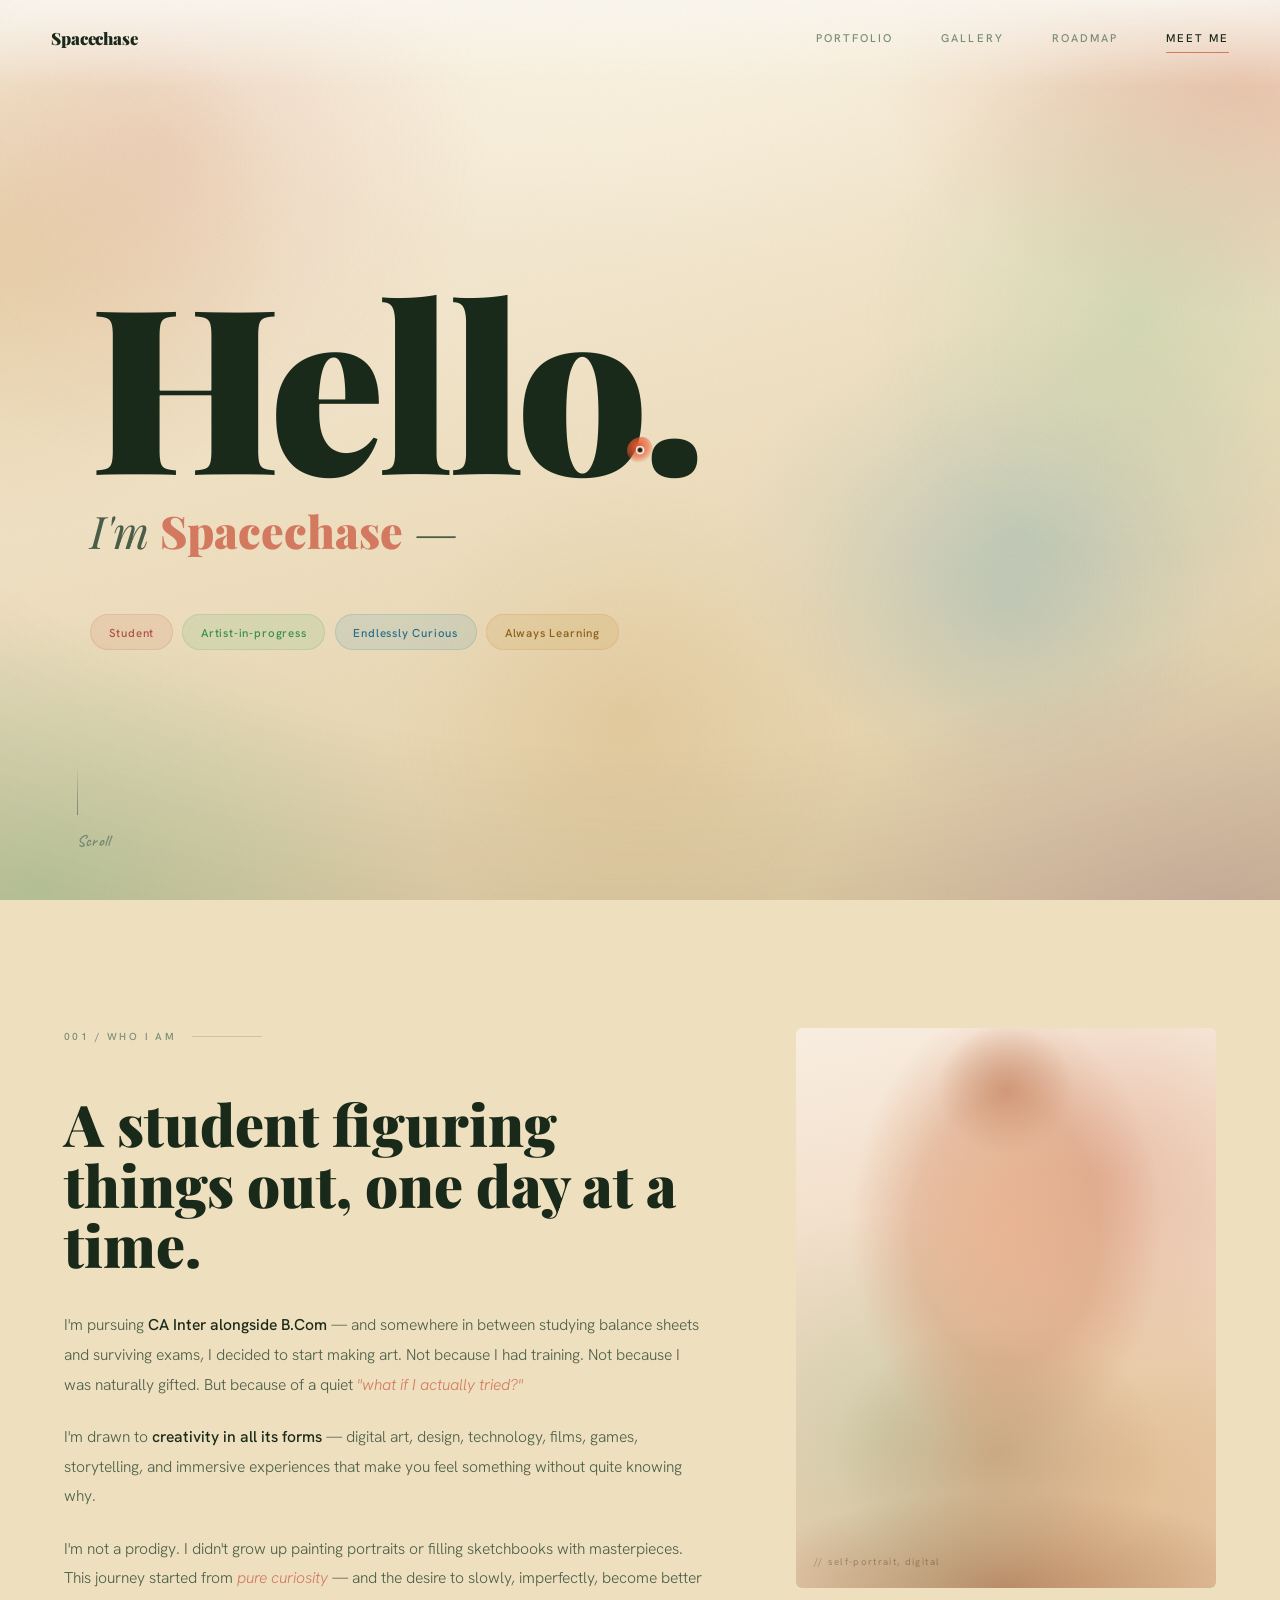
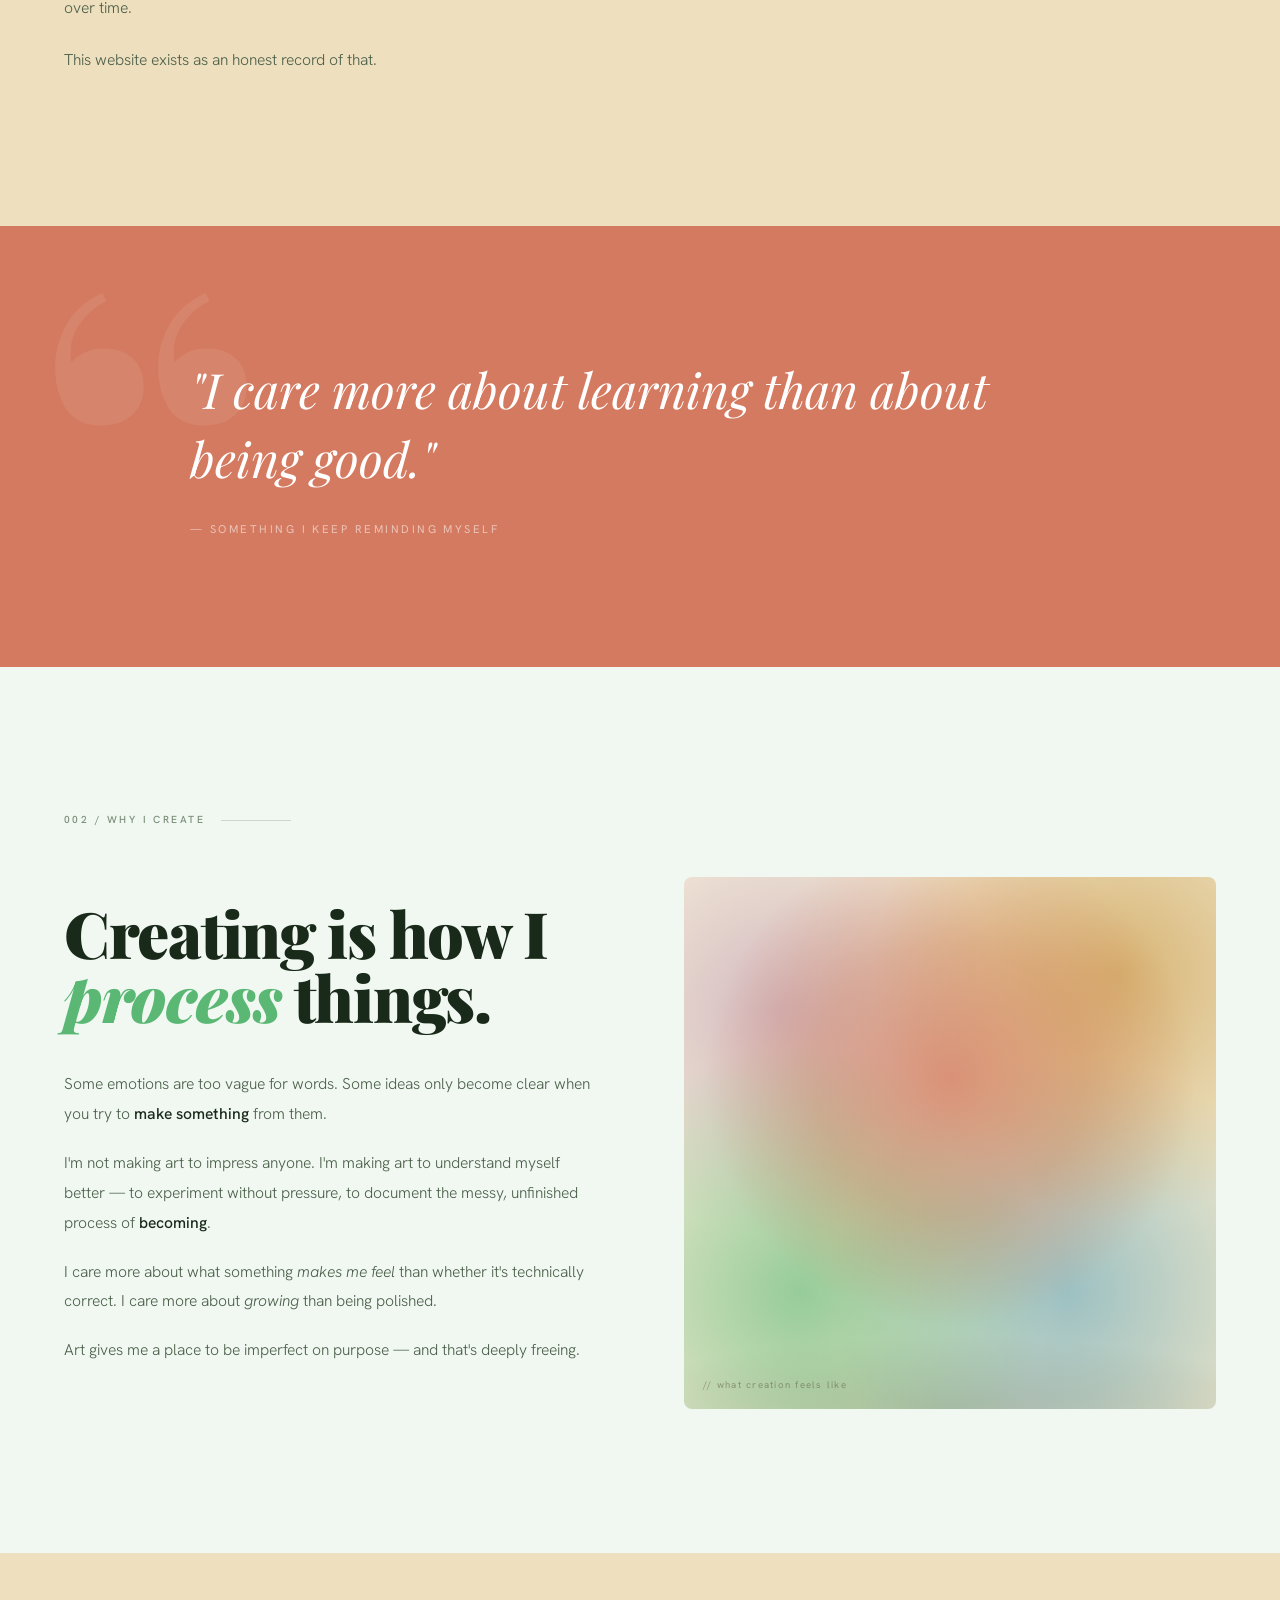
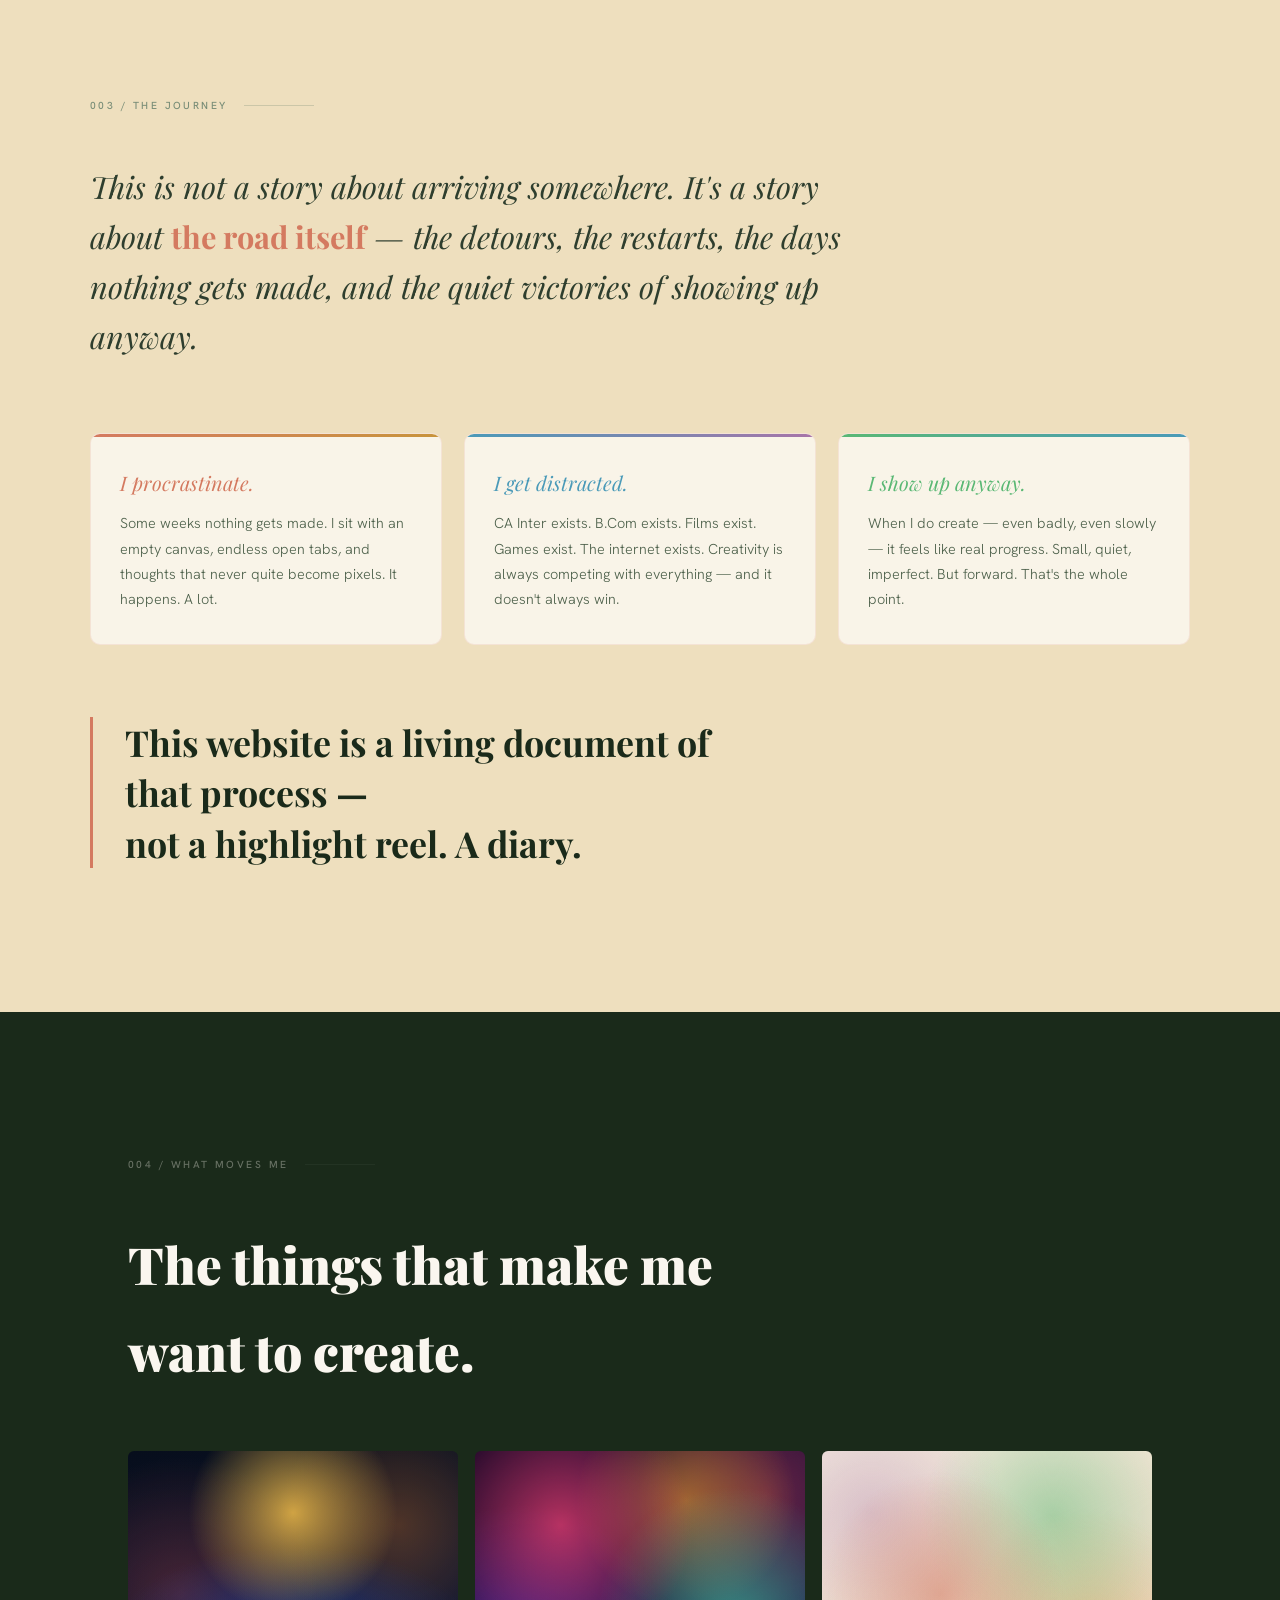
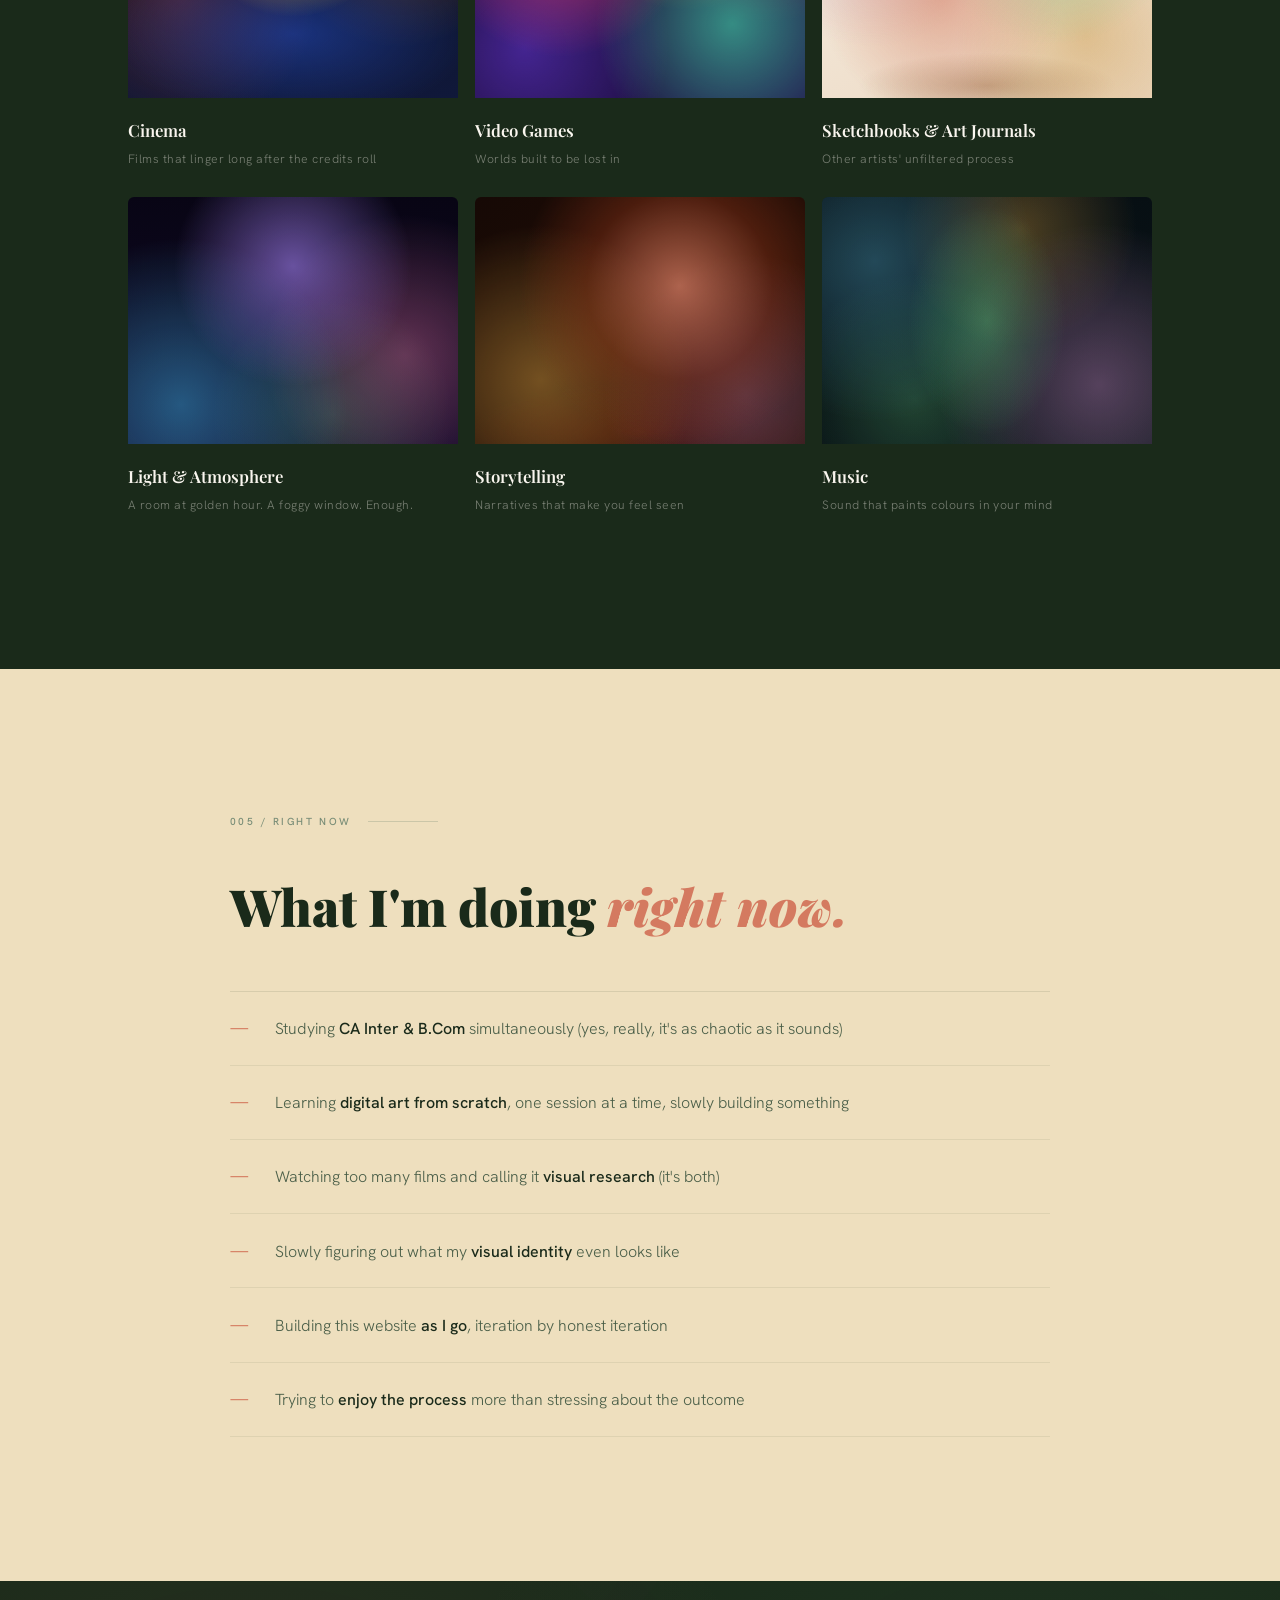
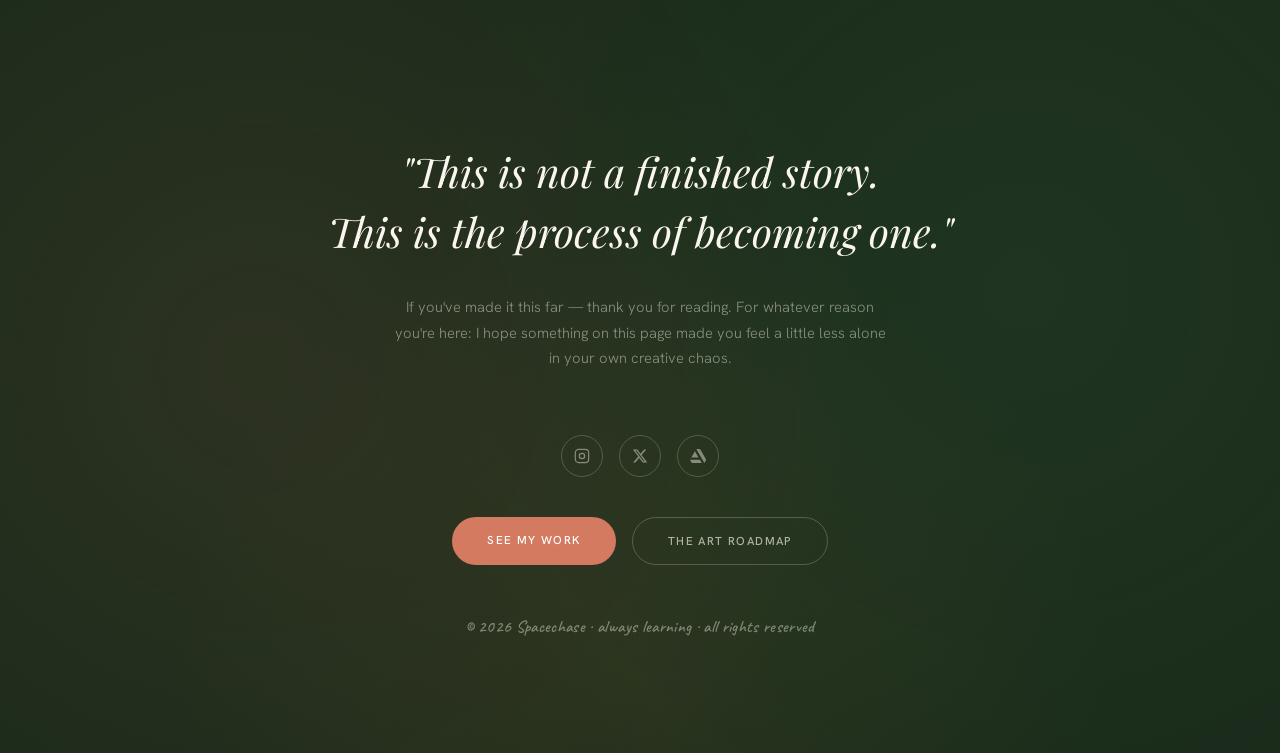
==== commit db7e6e16: "Copyright starts 2026 (year one); footer year auto-extends to 2026–YYYY over time; update meta + LIC" ====
--- a/about/index.html
+++ b/about/index.html
@@ -3,7 +3,7 @@
 <head>
   <meta charset="UTF-8">
   <meta name="viewport" content="width=device-width, initial-scale=1.0">
-  <meta name="copyright" content="© 2023–2026 Spacechase. All rights reserved.">
+  <meta name="copyright" content="© 2026 Spacechase. All rights reserved.">
   <title>Meet Me — Spacechase</title>
   <link rel="icon" type="image/png" sizes="32x32" href="../favicon-32.png">
   <link rel="apple-touch-icon" href="../apple-touch-icon.png">
@@ -245,7 +245,7 @@
       <a href="../portfolio/"   class="c-btn c-btn--fill">See My Work</a>
       <a href="../roadmap/" class="c-btn c-btn--outline">The Art Roadmap</a>
     </div>
-    <p class="closing__credit">© 2023–2026 Spacechase · always learning · all rights reserved</p>
+    <p class="closing__credit">© <span data-yr>2026</span> Spacechase · always learning · all rights reserved</p>
   </div>
 </section>
 
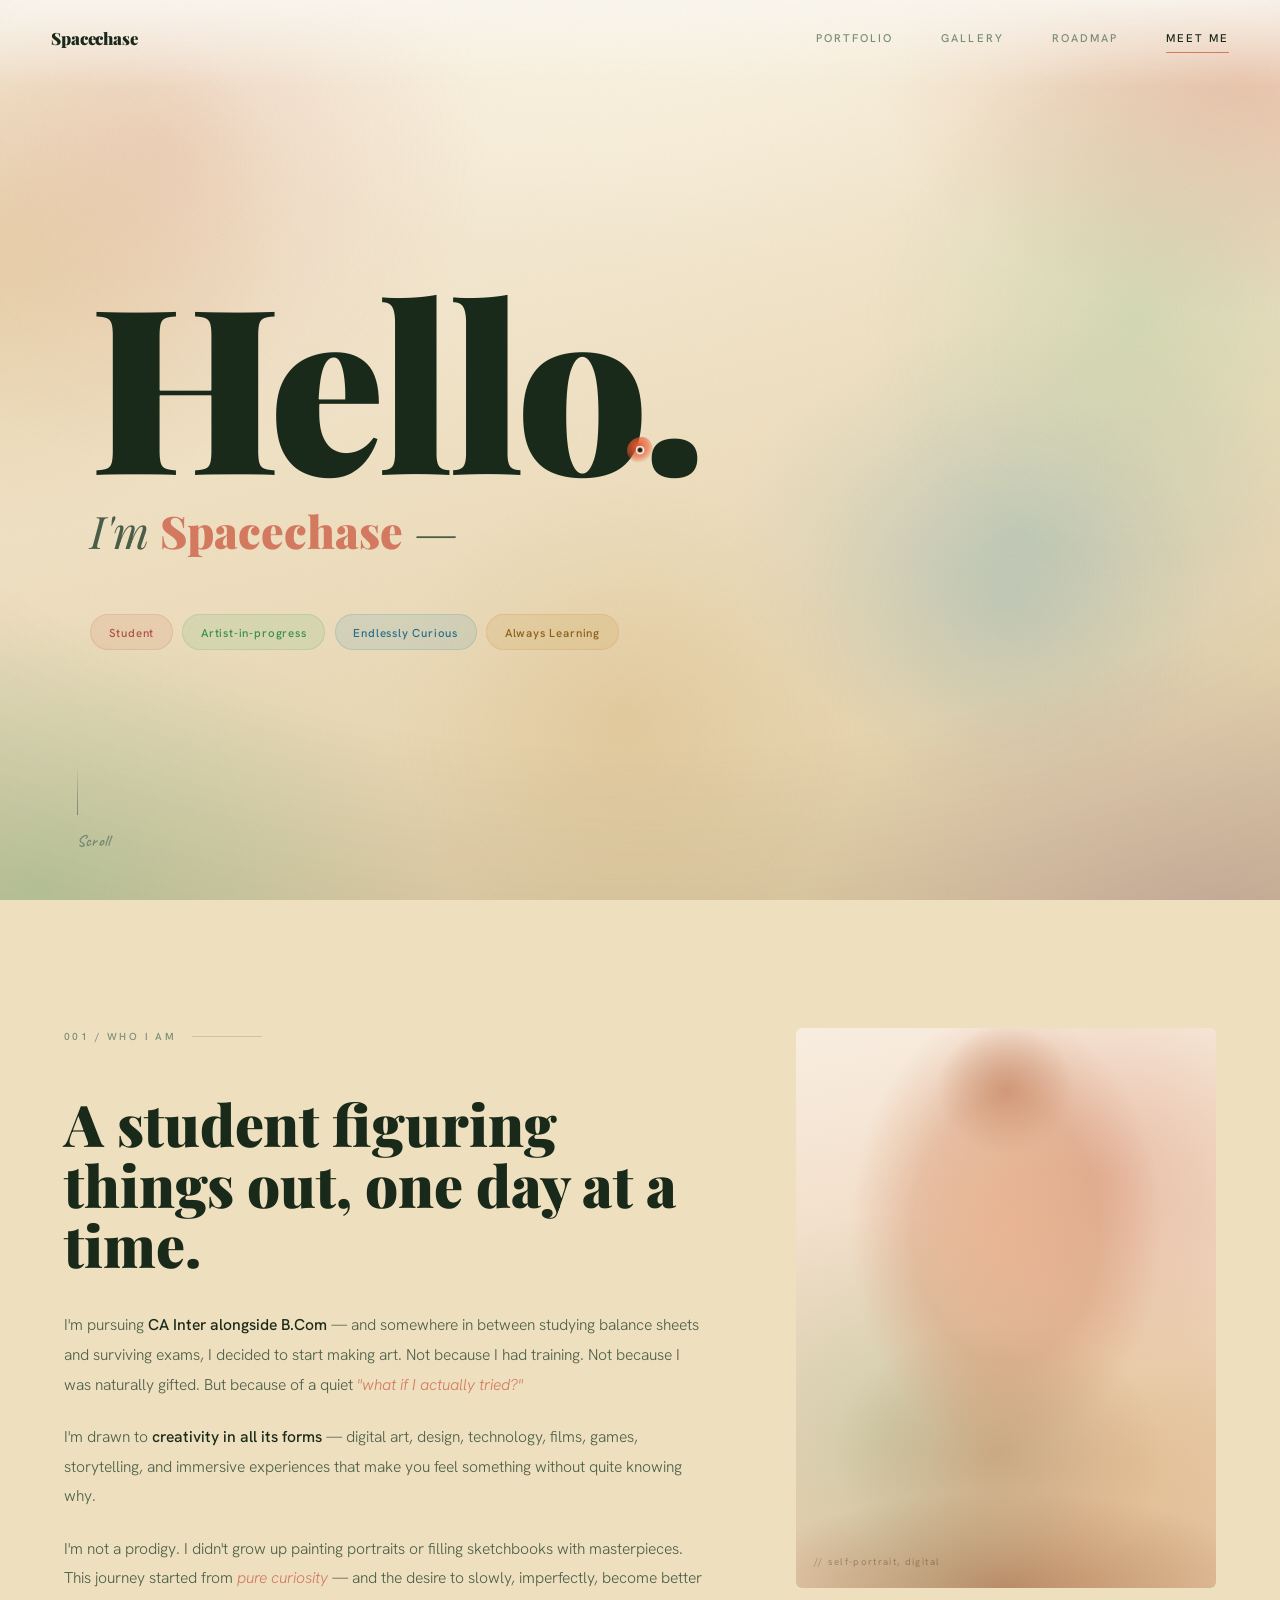
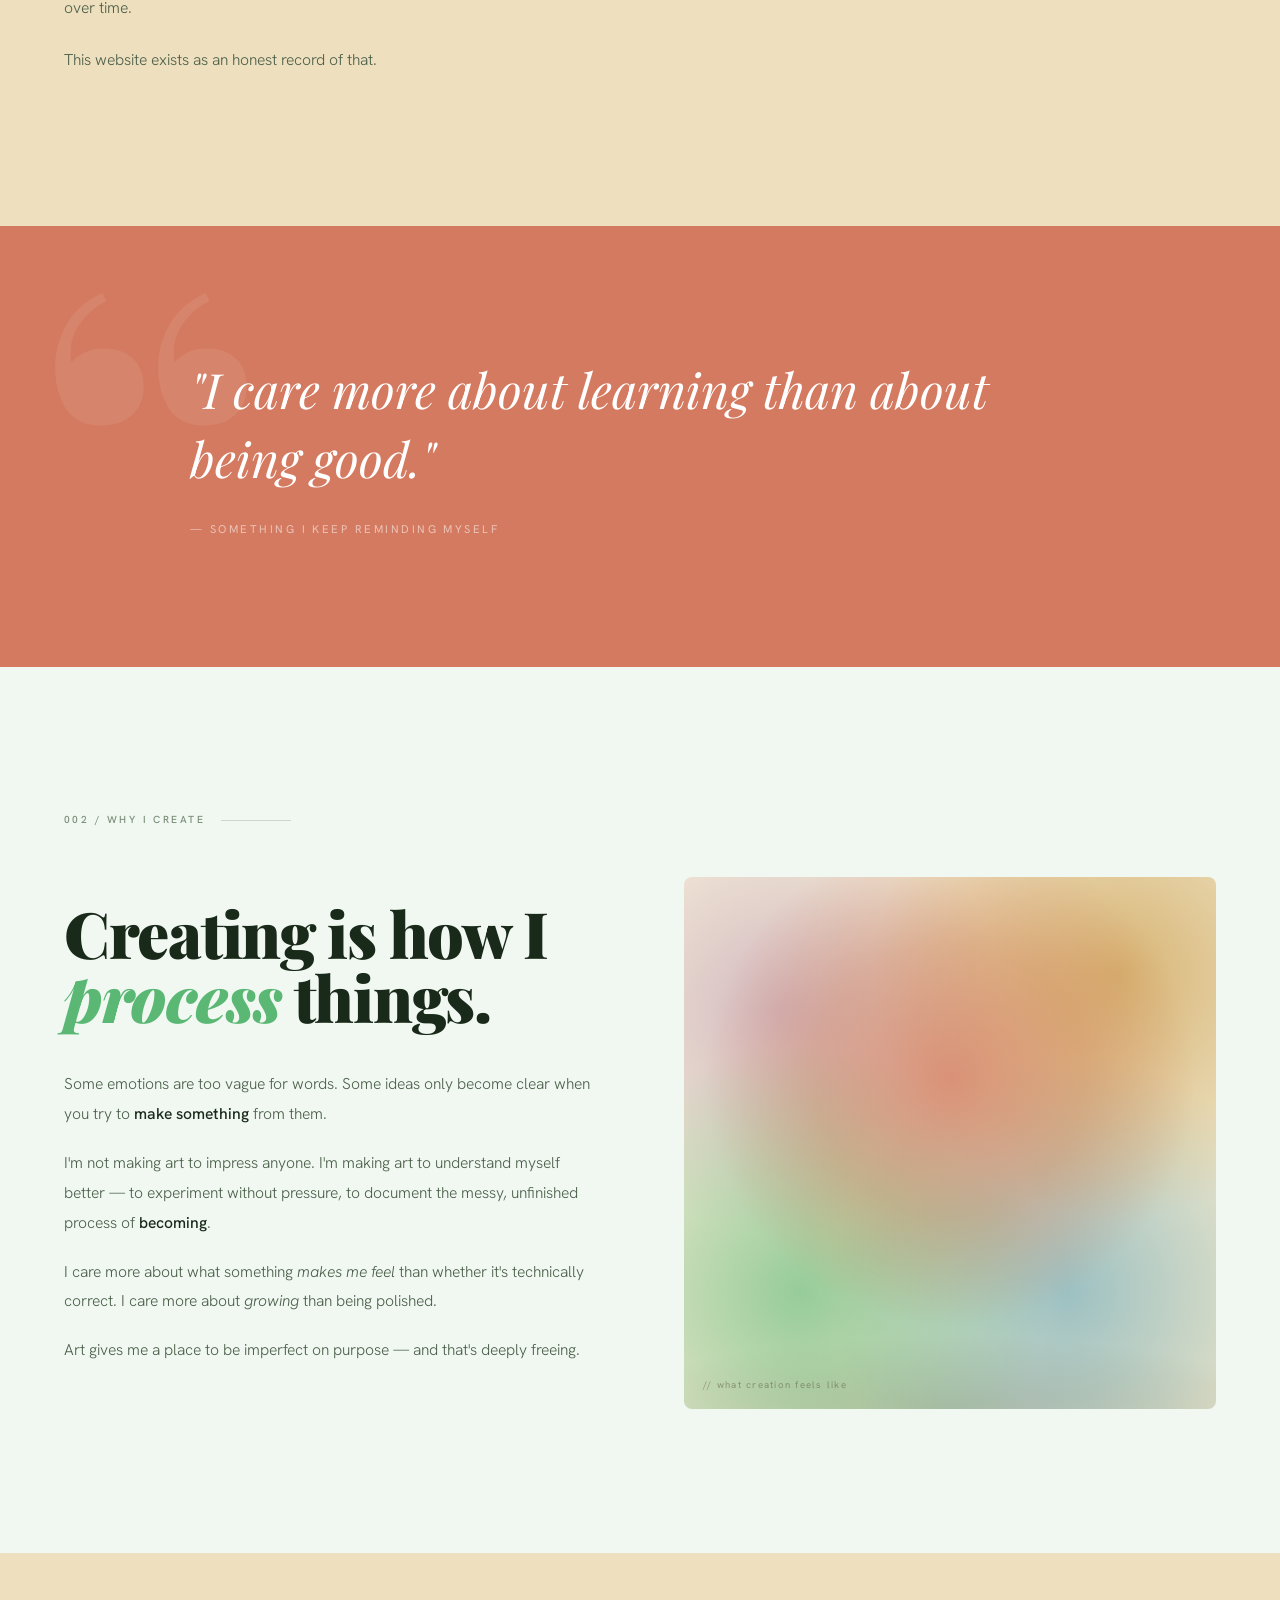
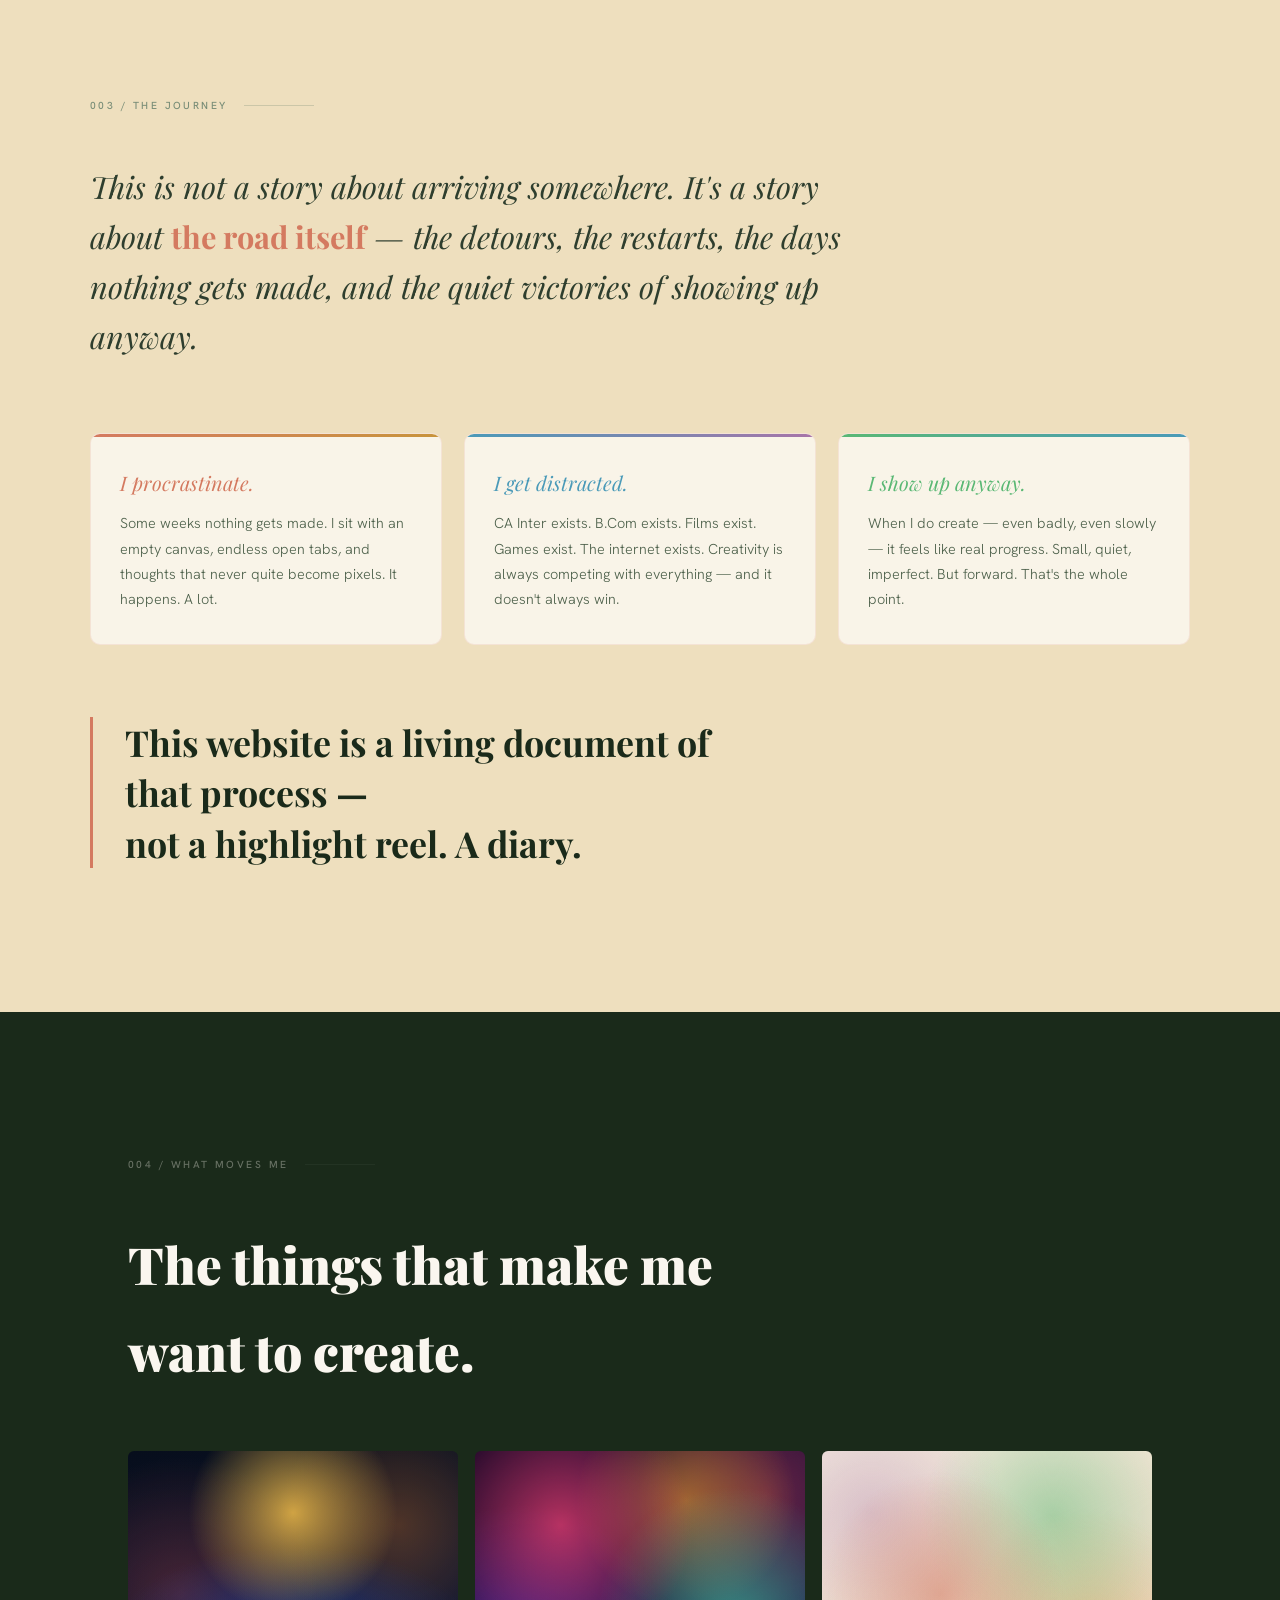
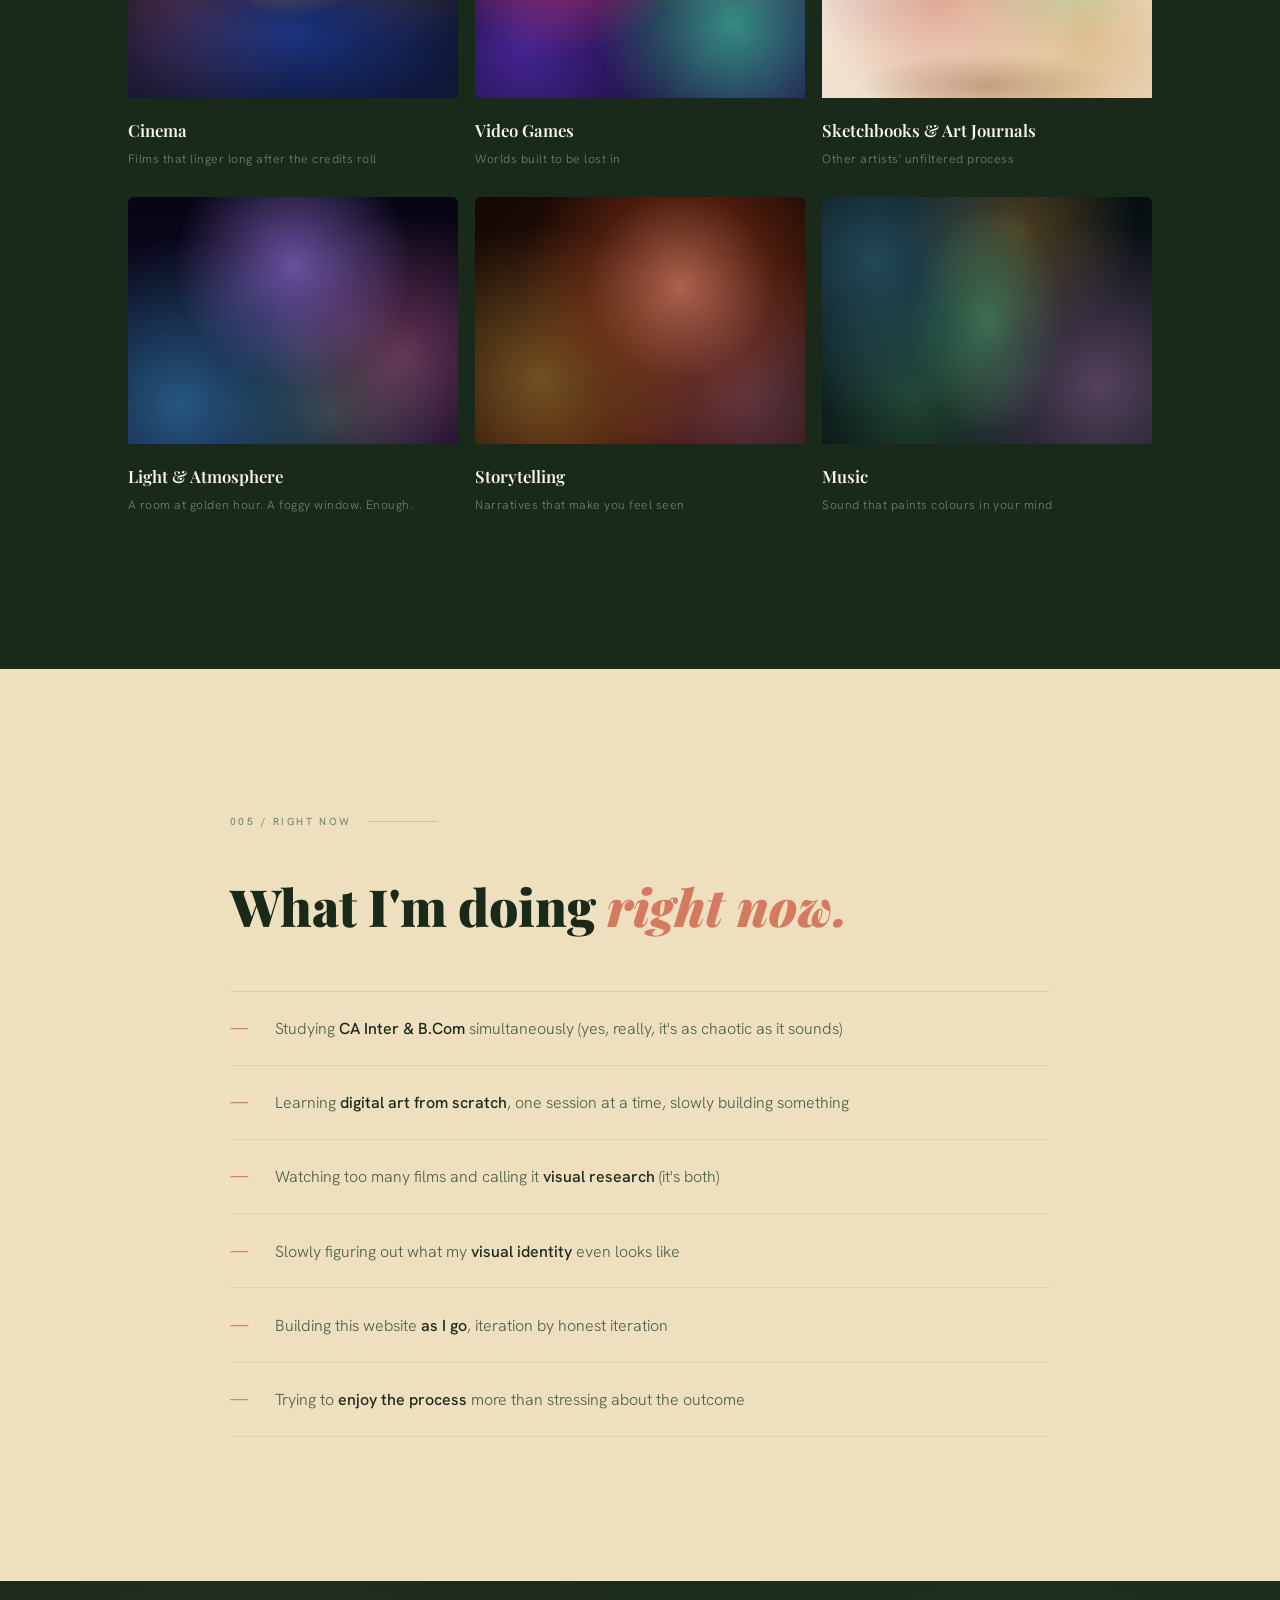
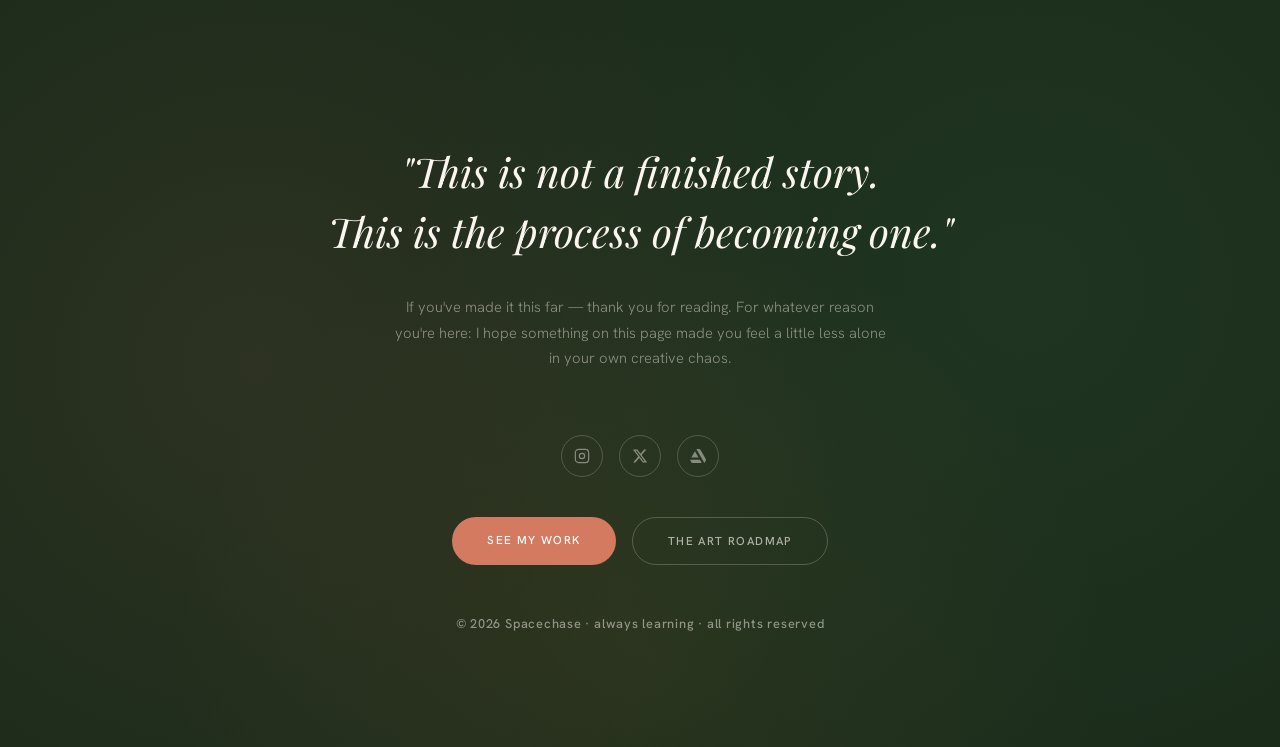
==== commit 86ba3627: "Year one: reframe gallery+portfolio to 2026 (data-driven, auto-building year tabs); serious copyrigh" ====
--- a/about/index.html
+++ b/about/index.html
@@ -4,6 +4,7 @@
   <meta charset="UTF-8">
   <meta name="viewport" content="width=device-width, initial-scale=1.0">
   <meta name="copyright" content="© 2026 Spacechase. All rights reserved.">
+  <meta name="robots" content="index, follow, noai, noimageai">
   <title>Meet Me — Spacechase</title>
   <link rel="icon" type="image/png" sizes="32x32" href="../favicon-32.png">
   <link rel="apple-touch-icon" href="../apple-touch-icon.png">
--- a/css/about.css
+++ b/css/about.css
@@ -595,8 +595,8 @@
 }
 .closing__credit {
   margin-top: 3rem;
-  font-family: var(--hand); font-weight: 600; font-size: 1.05rem; letter-spacing: .02em;
-  color: rgba(250,246,239,.42);
+  font-family: var(--sans), system-ui, sans-serif; font-weight: 500; font-size: .8rem; letter-spacing: .06em;
+  color: rgba(250,246,239,.5);
 }
 .social-links { display: flex; justify-content: center; gap: 1rem; margin-bottom: 2.5rem; }
 .social-link {
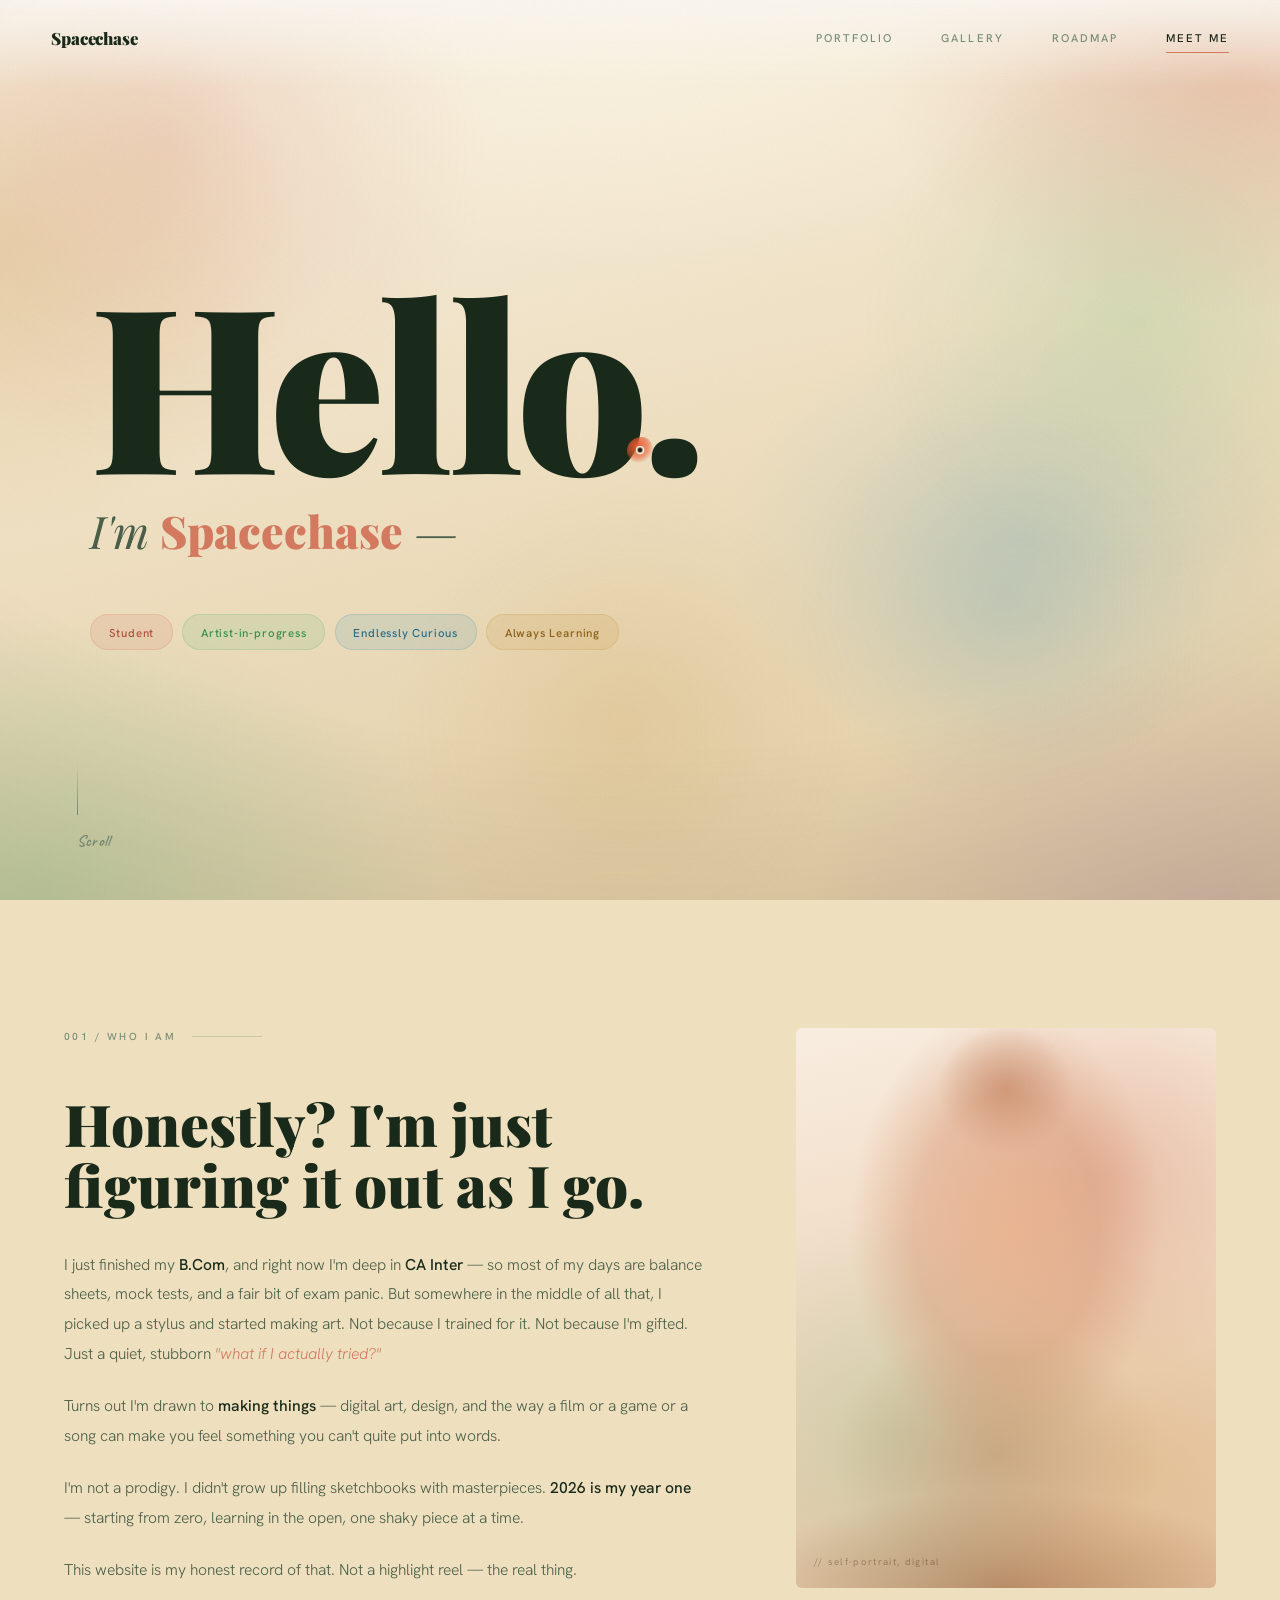
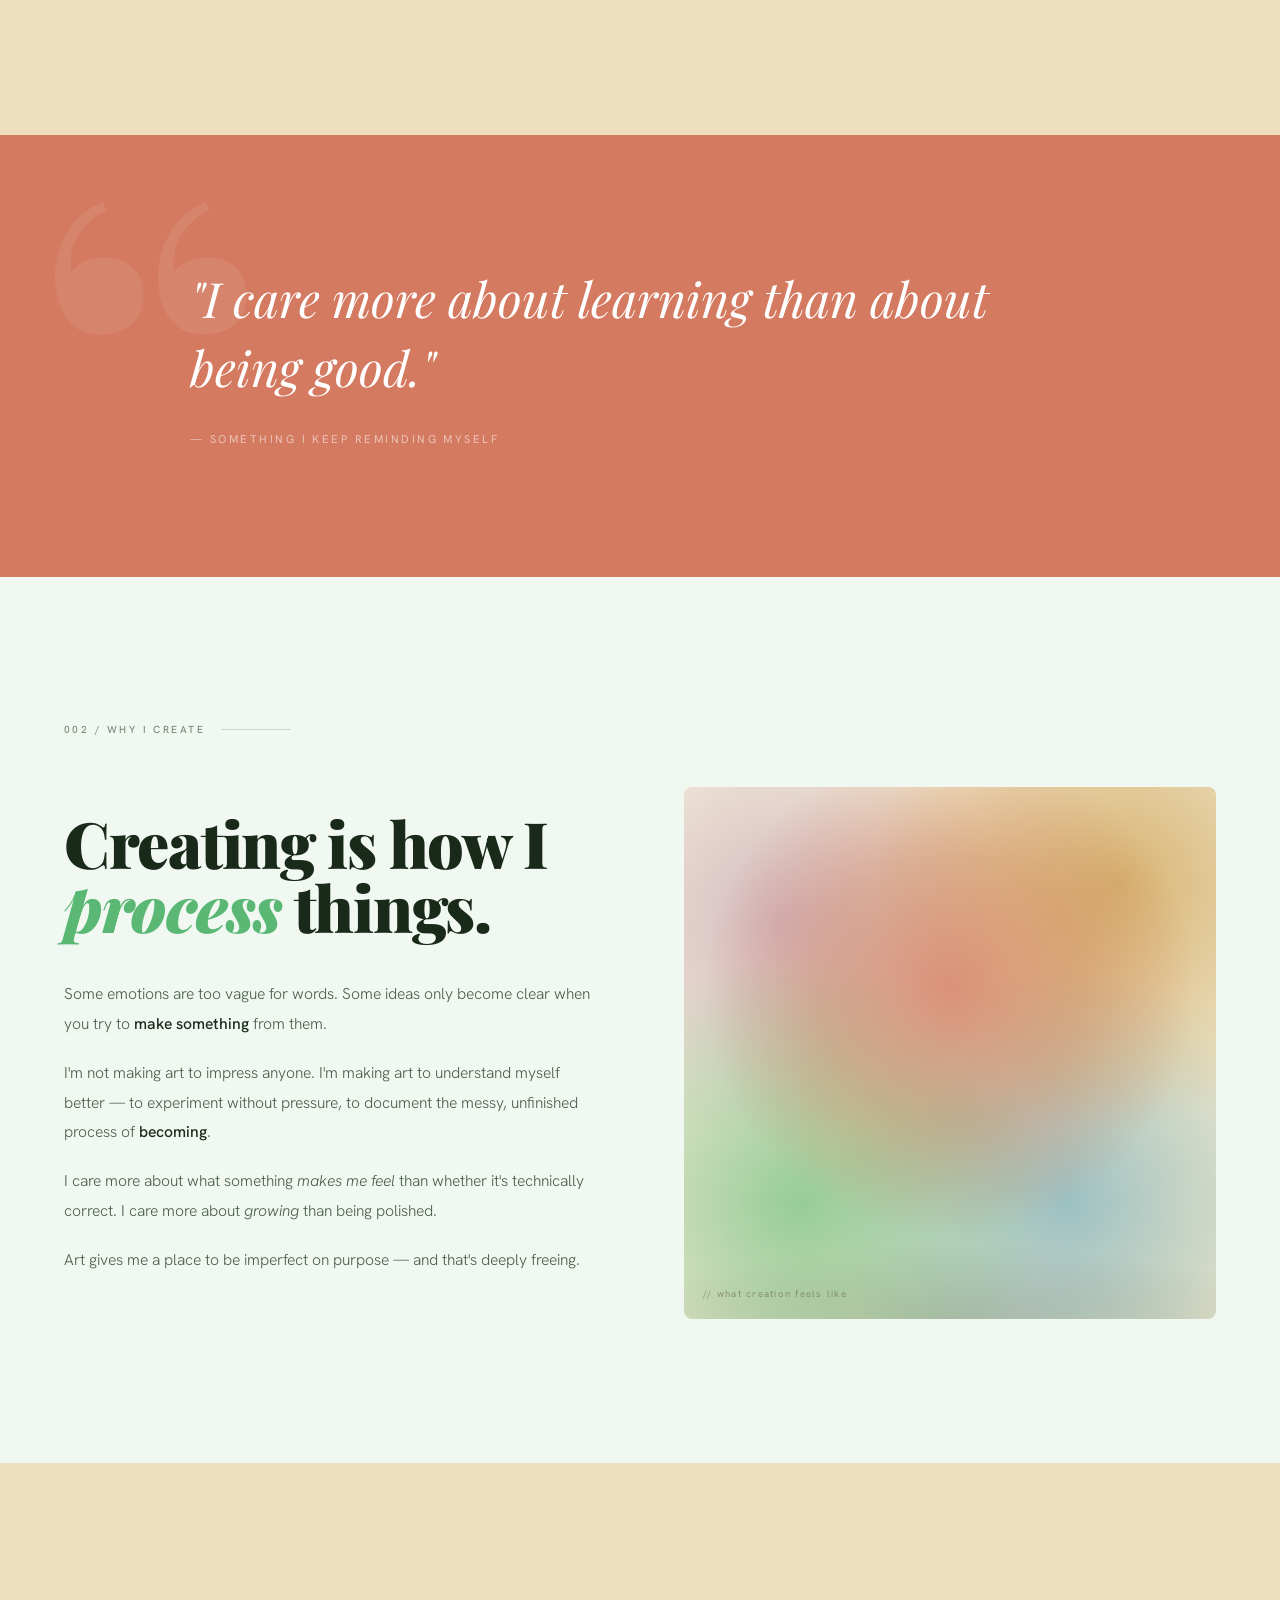
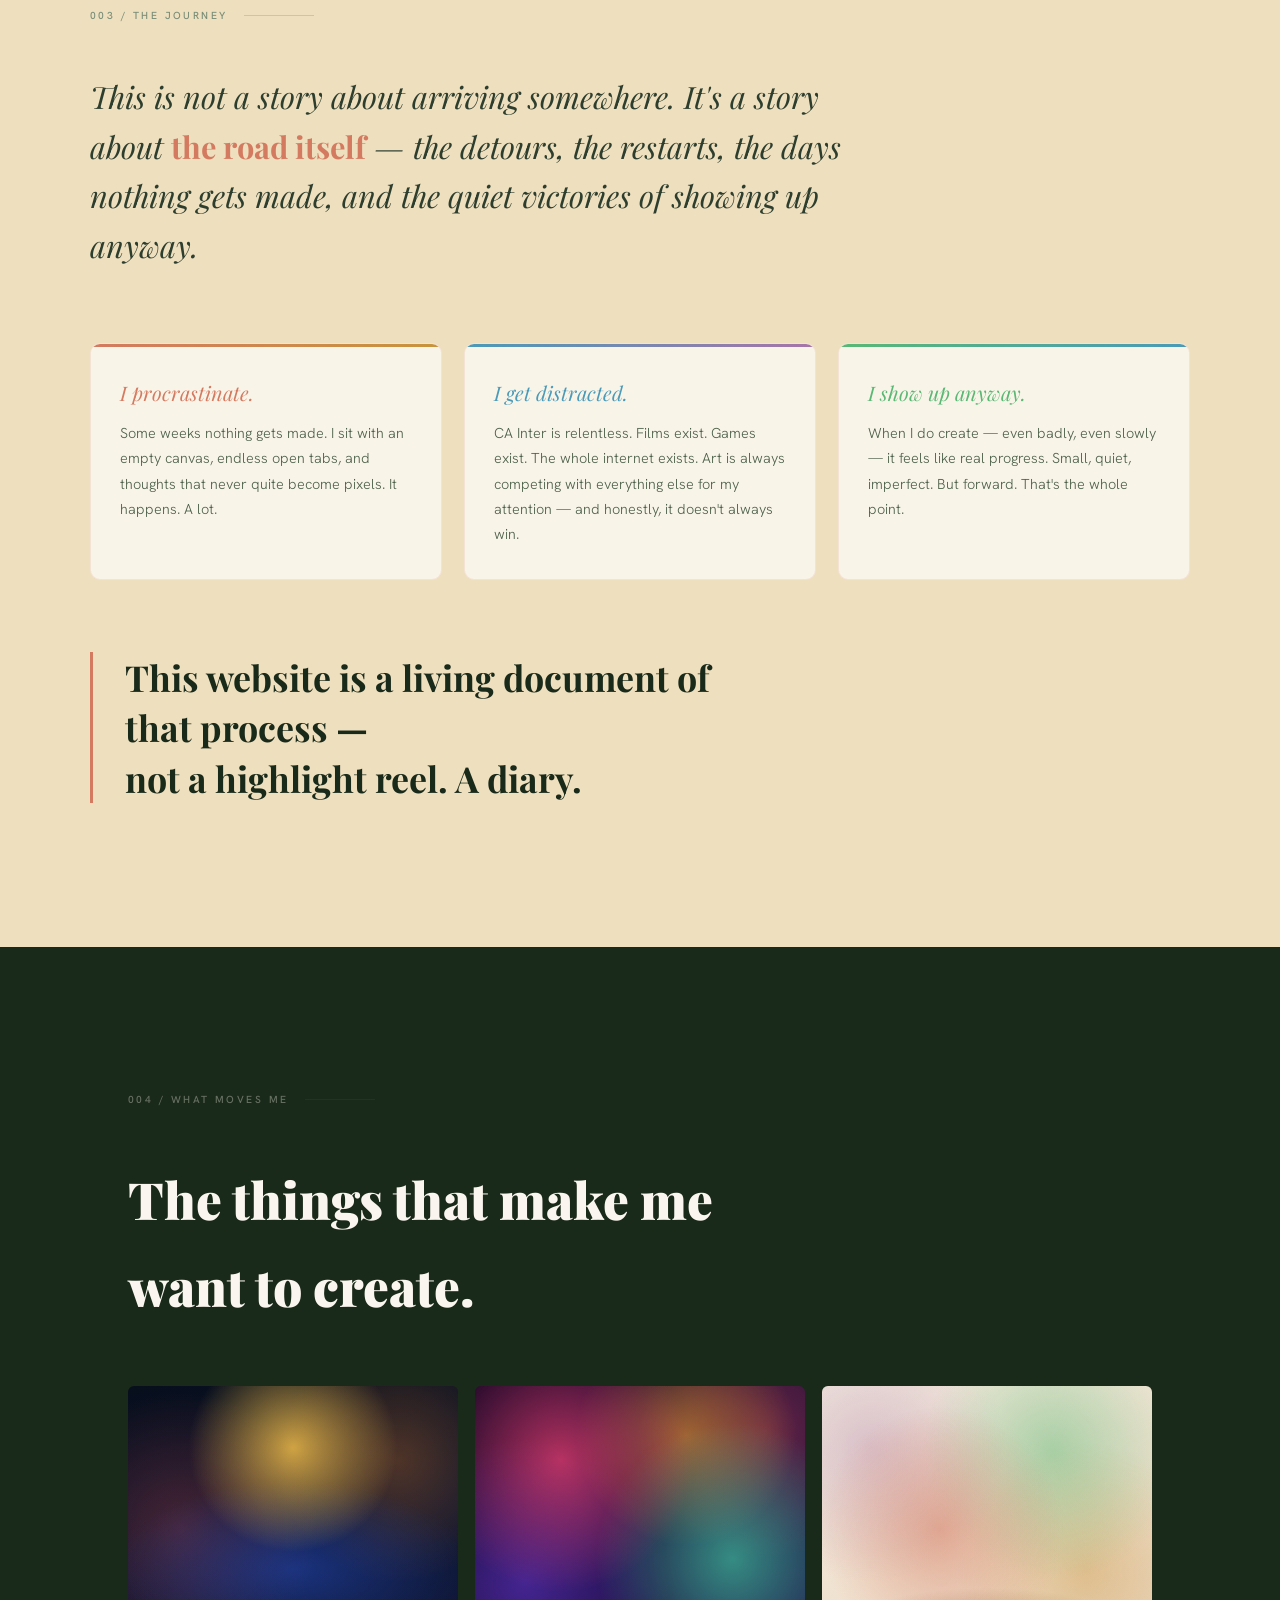
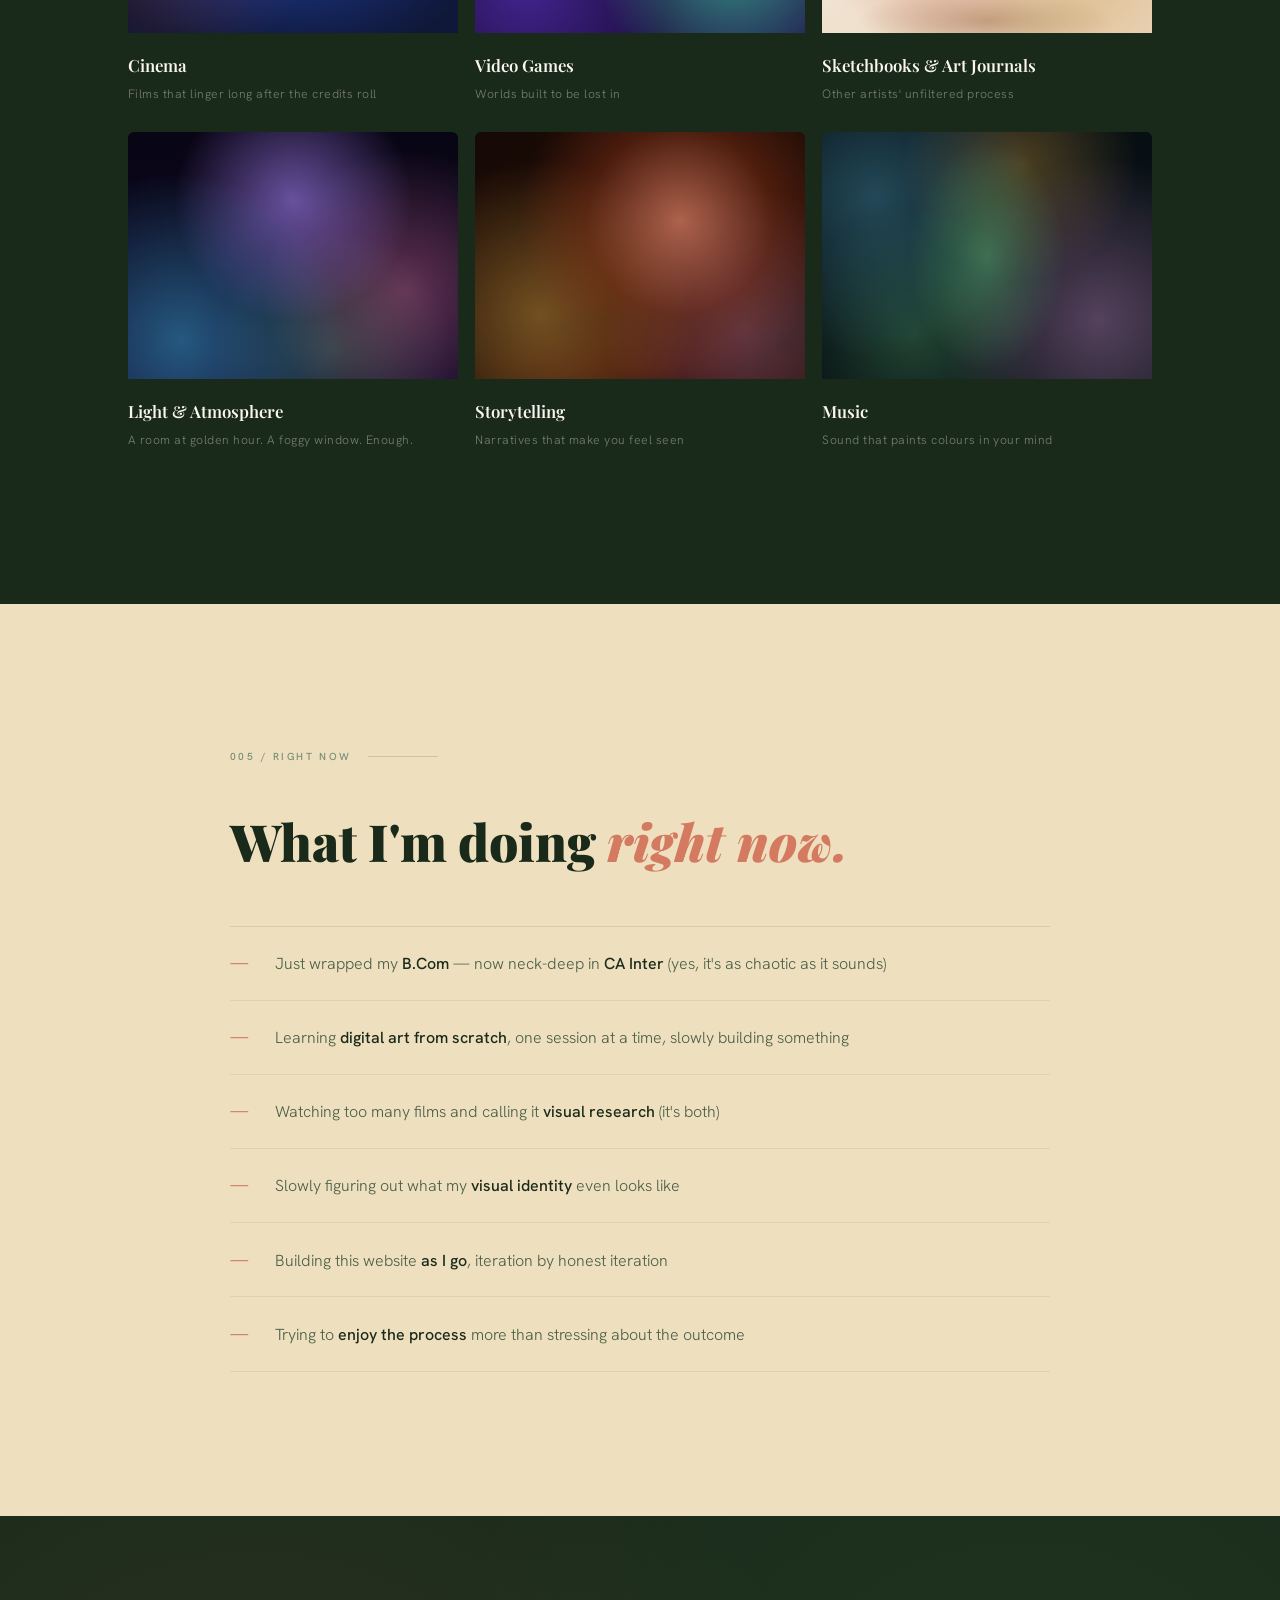
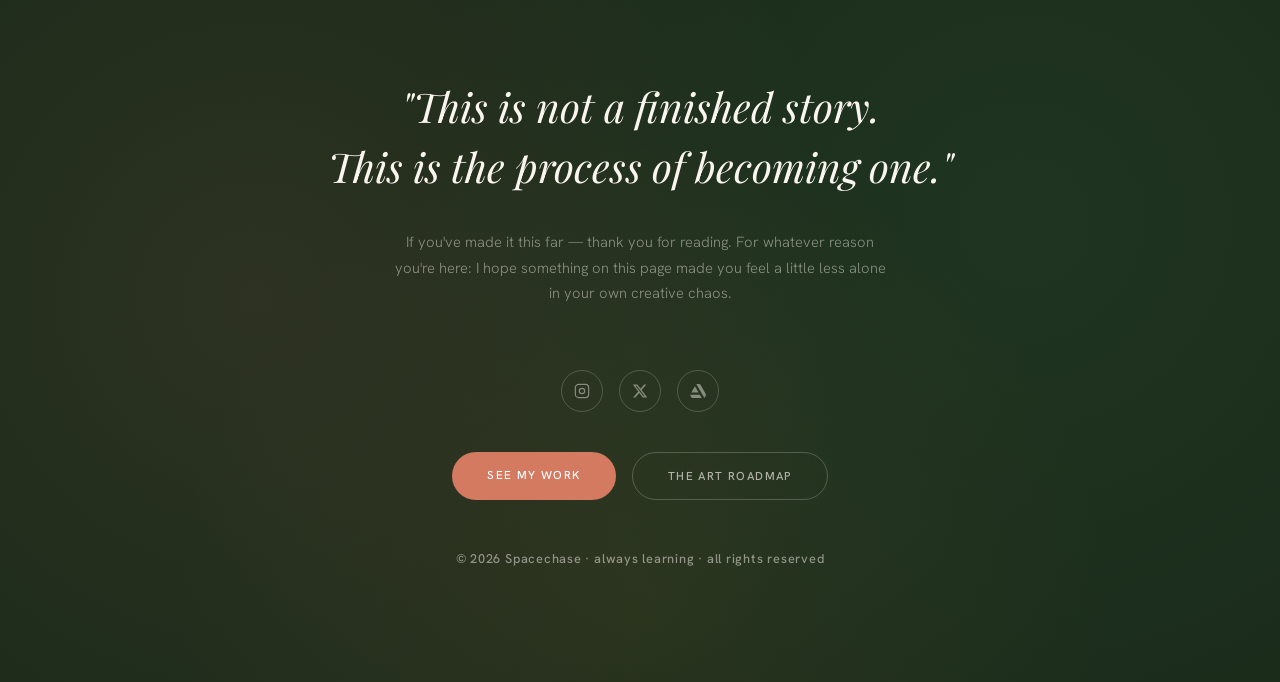
==== commit b71adc59: "Slim LICENSE to a friendly notice (firm no-AI block kept); update About for B.Com graduation + warme" ====
--- a/about/index.html
+++ b/about/index.html
@@ -65,11 +65,11 @@
   <div class="who__grid reveal">
     <div class="who__text">
       <div class="s-label">001 / Who I Am</div>
-      <h2 class="who__heading">A student figuring things out, one day at a time.</h2>
-      <p>I'm pursuing <strong>CA Inter alongside B.Com</strong> — and somewhere in between studying balance sheets and surviving exams, I decided to start making art. Not because I had training. Not because I was naturally gifted. But because of a quiet <em>"what if I actually tried?"</em></p>
-      <p>I'm drawn to <strong>creativity in all its forms</strong> — digital art, design, technology, films, games, storytelling, and immersive experiences that make you feel something without quite knowing why.</p>
-      <p>I'm not a prodigy. I didn't grow up painting portraits or filling sketchbooks with masterpieces. This journey started from <em>pure curiosity</em> — and the desire to slowly, imperfectly, become better over time.</p>
-      <p>This website exists as an honest record of that.</p>
+      <h2 class="who__heading">Honestly? I'm just figuring it out as I go.</h2>
+      <p>I just finished my <strong>B.Com</strong>, and right now I'm deep in <strong>CA Inter</strong> — so most of my days are balance sheets, mock tests, and a fair bit of exam panic. But somewhere in the middle of all that, I picked up a stylus and started making art. Not because I trained for it. Not because I'm gifted. Just a quiet, stubborn <em>"what if I actually tried?"</em></p>
+      <p>Turns out I'm drawn to <strong>making things</strong> — digital art, design, and the way a film or a game or a song can make you feel something you can't quite put into words.</p>
+      <p>I'm not a prodigy. I didn't grow up filling sketchbooks with masterpieces. <strong>2026 is my year one</strong> — starting from zero, learning in the open, one shaky piece at a time.</p>
+      <p>This website is my honest record of that. Not a highlight reel — the real thing.</p>
     </div>
     <div class="portrait-wrap">
       <div class="portrait-art"></div>
@@ -120,7 +120,7 @@
       </div>
       <div class="admit admit--2 reveal-child delay-1">
         <span class="admit__label">I get distracted.</span>
-        <p>CA Inter exists. B.Com exists. Films exist. Games exist. The internet exists. Creativity is always competing with everything — and it doesn't always win.</p>
+        <p>CA Inter is relentless. Films exist. Games exist. The whole internet exists. Art is always competing with everything else for my attention — and honestly, it doesn't always win.</p>
       </div>
       <div class="admit admit--3 reveal-child delay-2">
         <span class="admit__label">I show up anyway.</span>
@@ -194,7 +194,7 @@
     <ul class="now-list" style="list-style:none">
       <li class="now-item">
         <span class="now-dash">—</span>
-        <span class="now-text">Studying <strong>CA Inter & B.Com</strong> simultaneously (yes, really, it's as chaotic as it sounds)</span>
+        <span class="now-text">Just wrapped my <strong>B.Com</strong> — now neck-deep in <strong>CA Inter</strong> (yes, it's as chaotic as it sounds)</span>
       </li>
       <li class="now-item">
         <span class="now-dash">—</span>
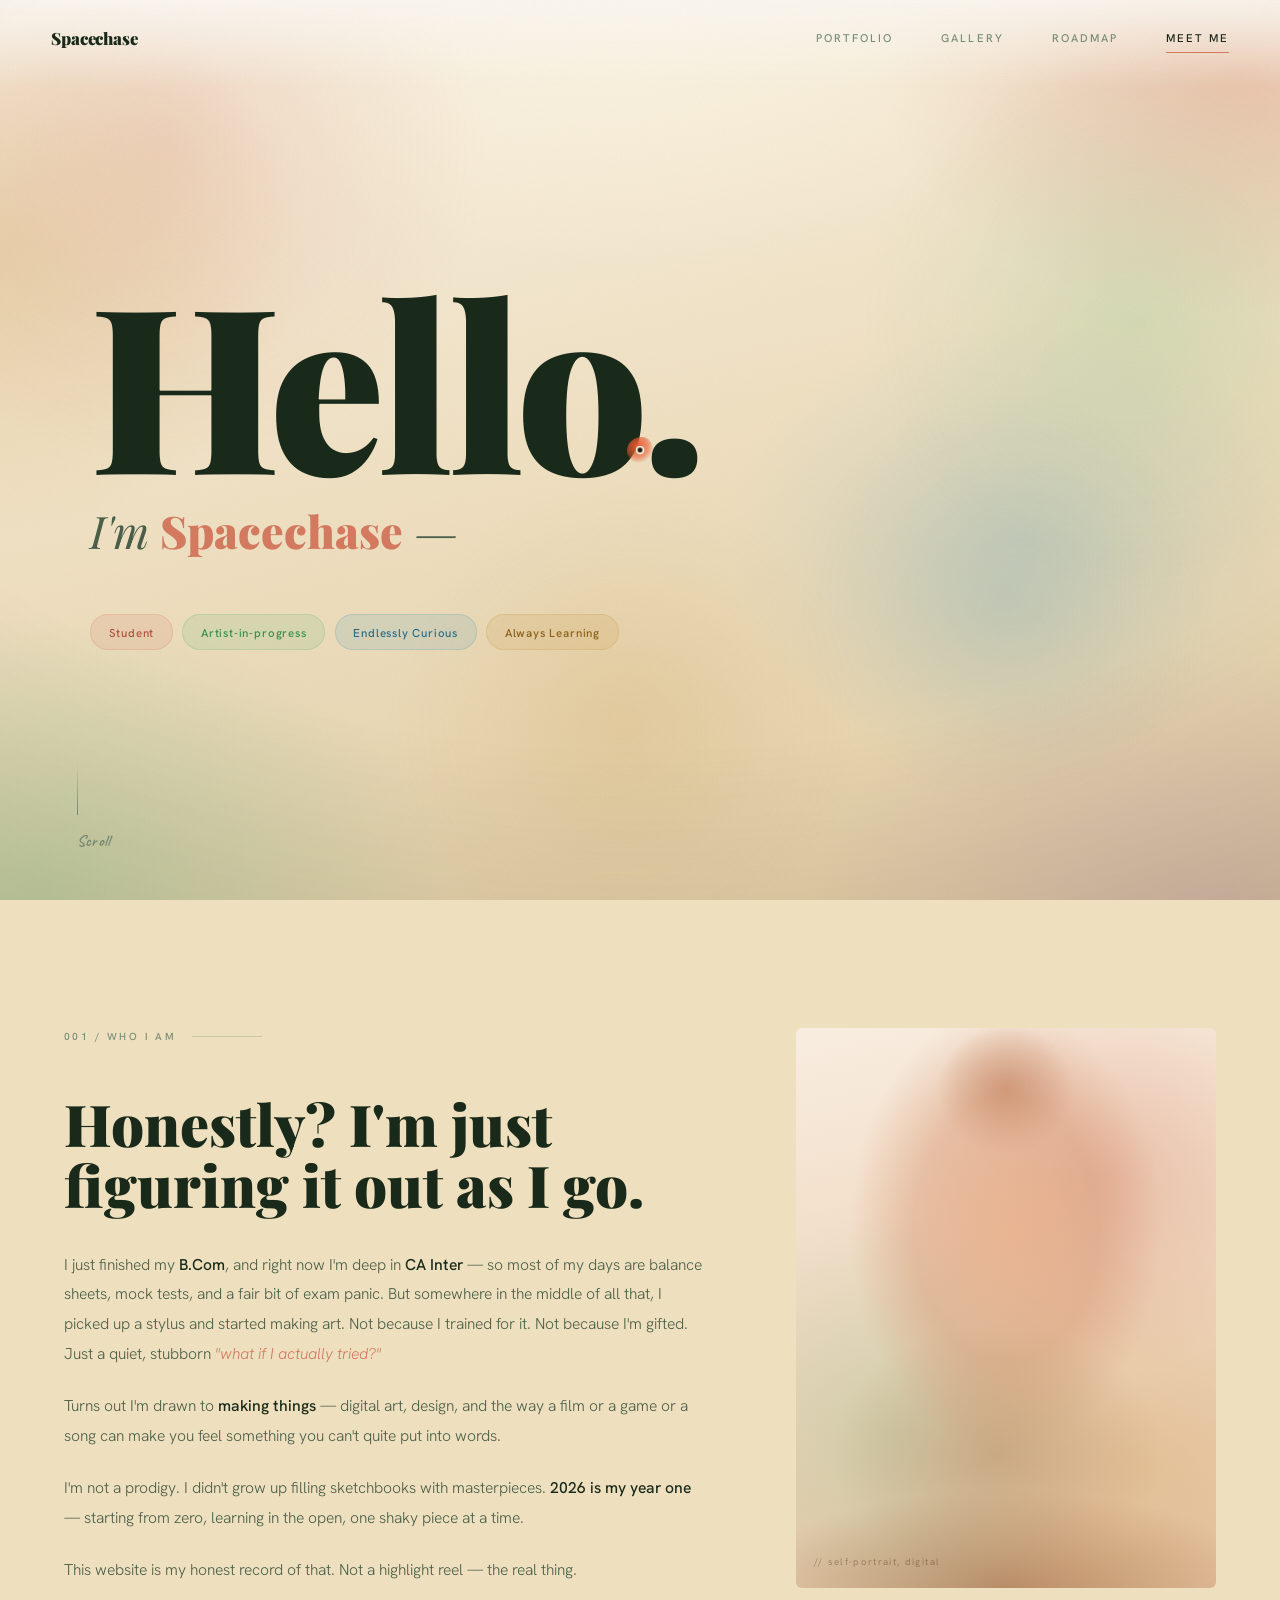
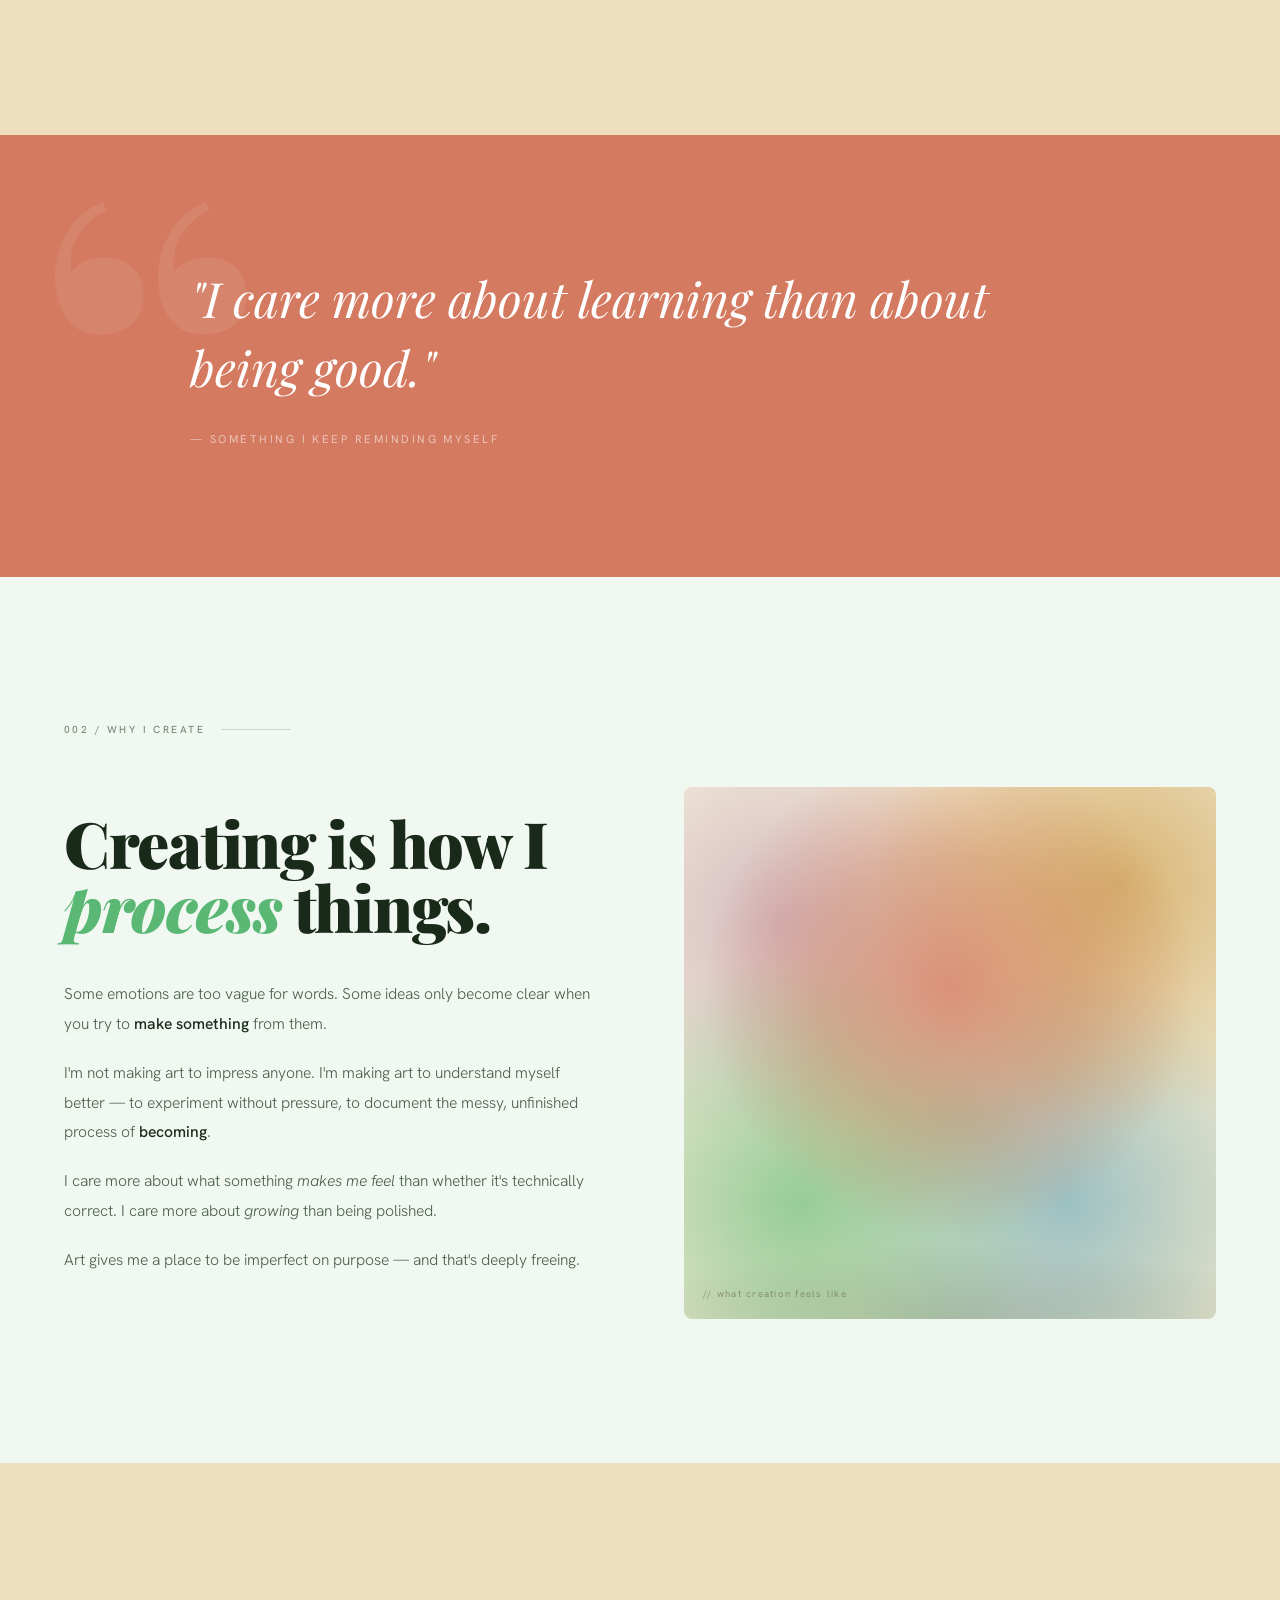
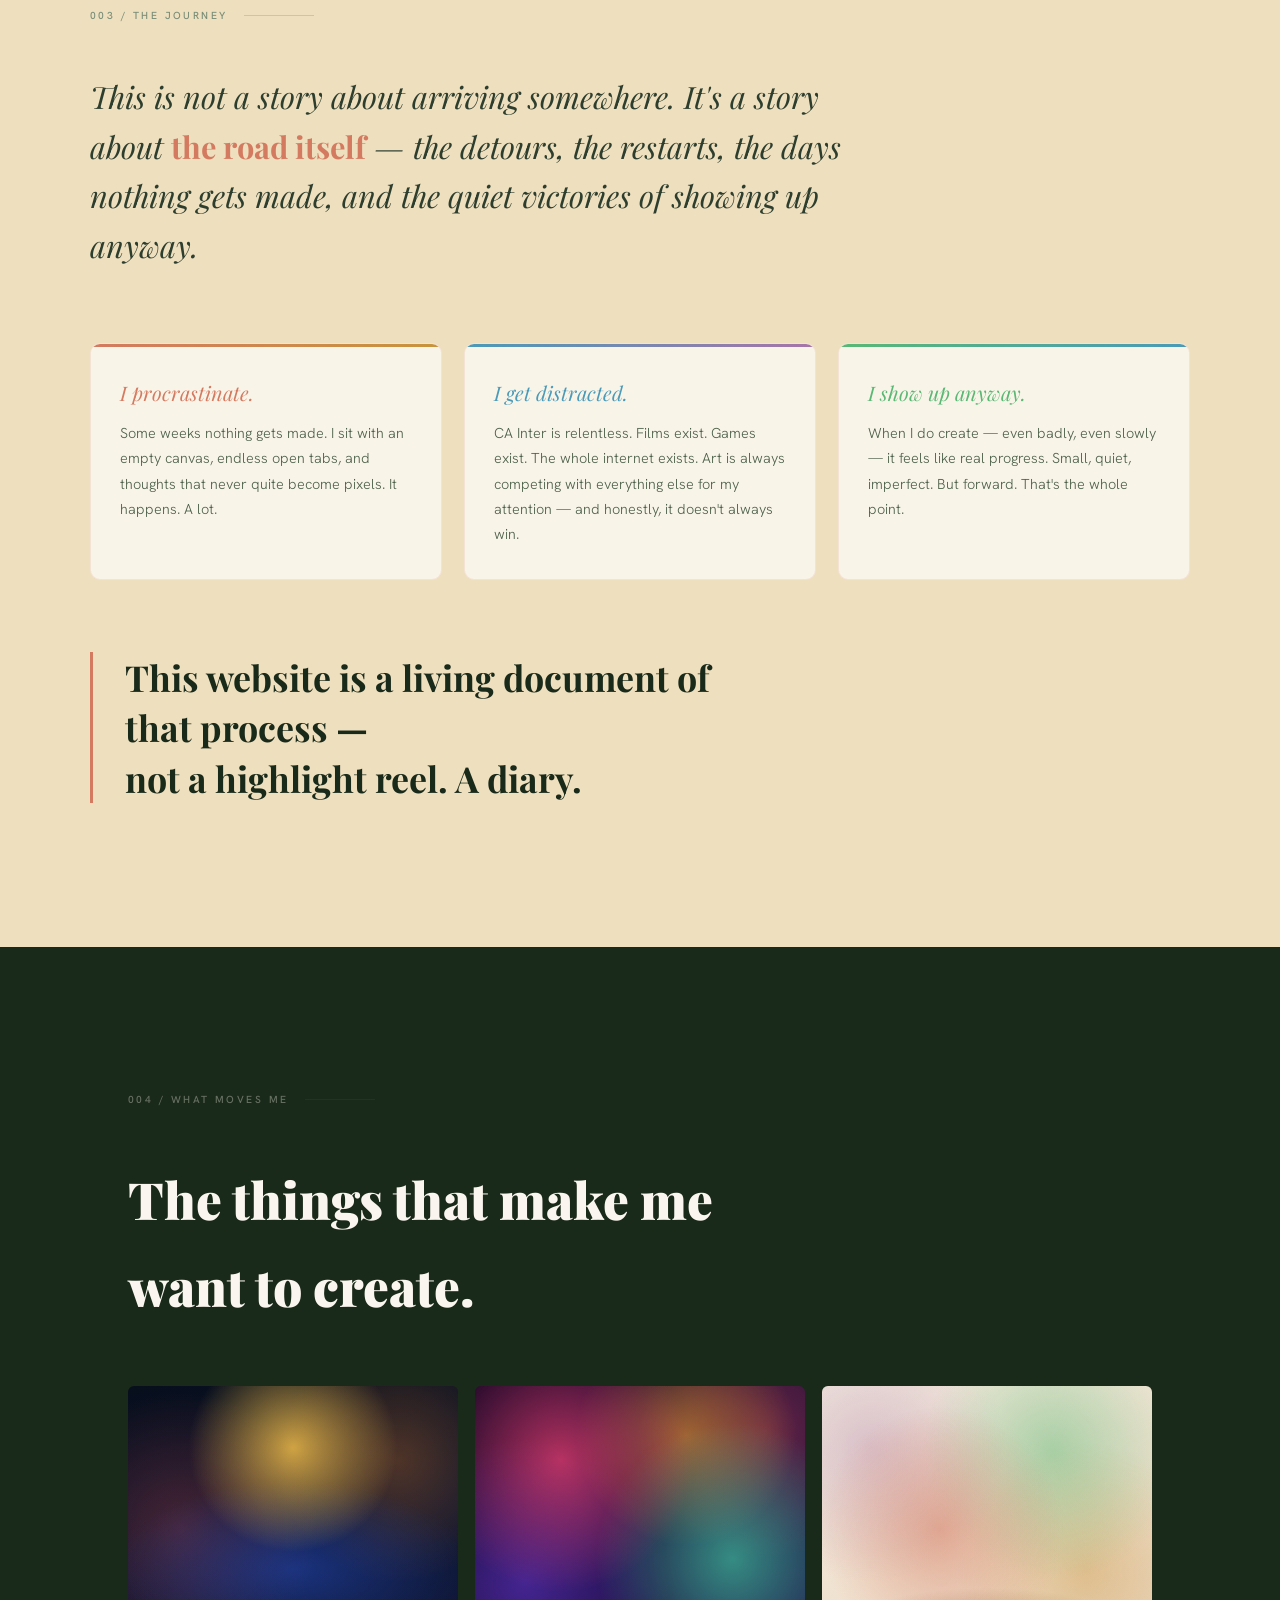
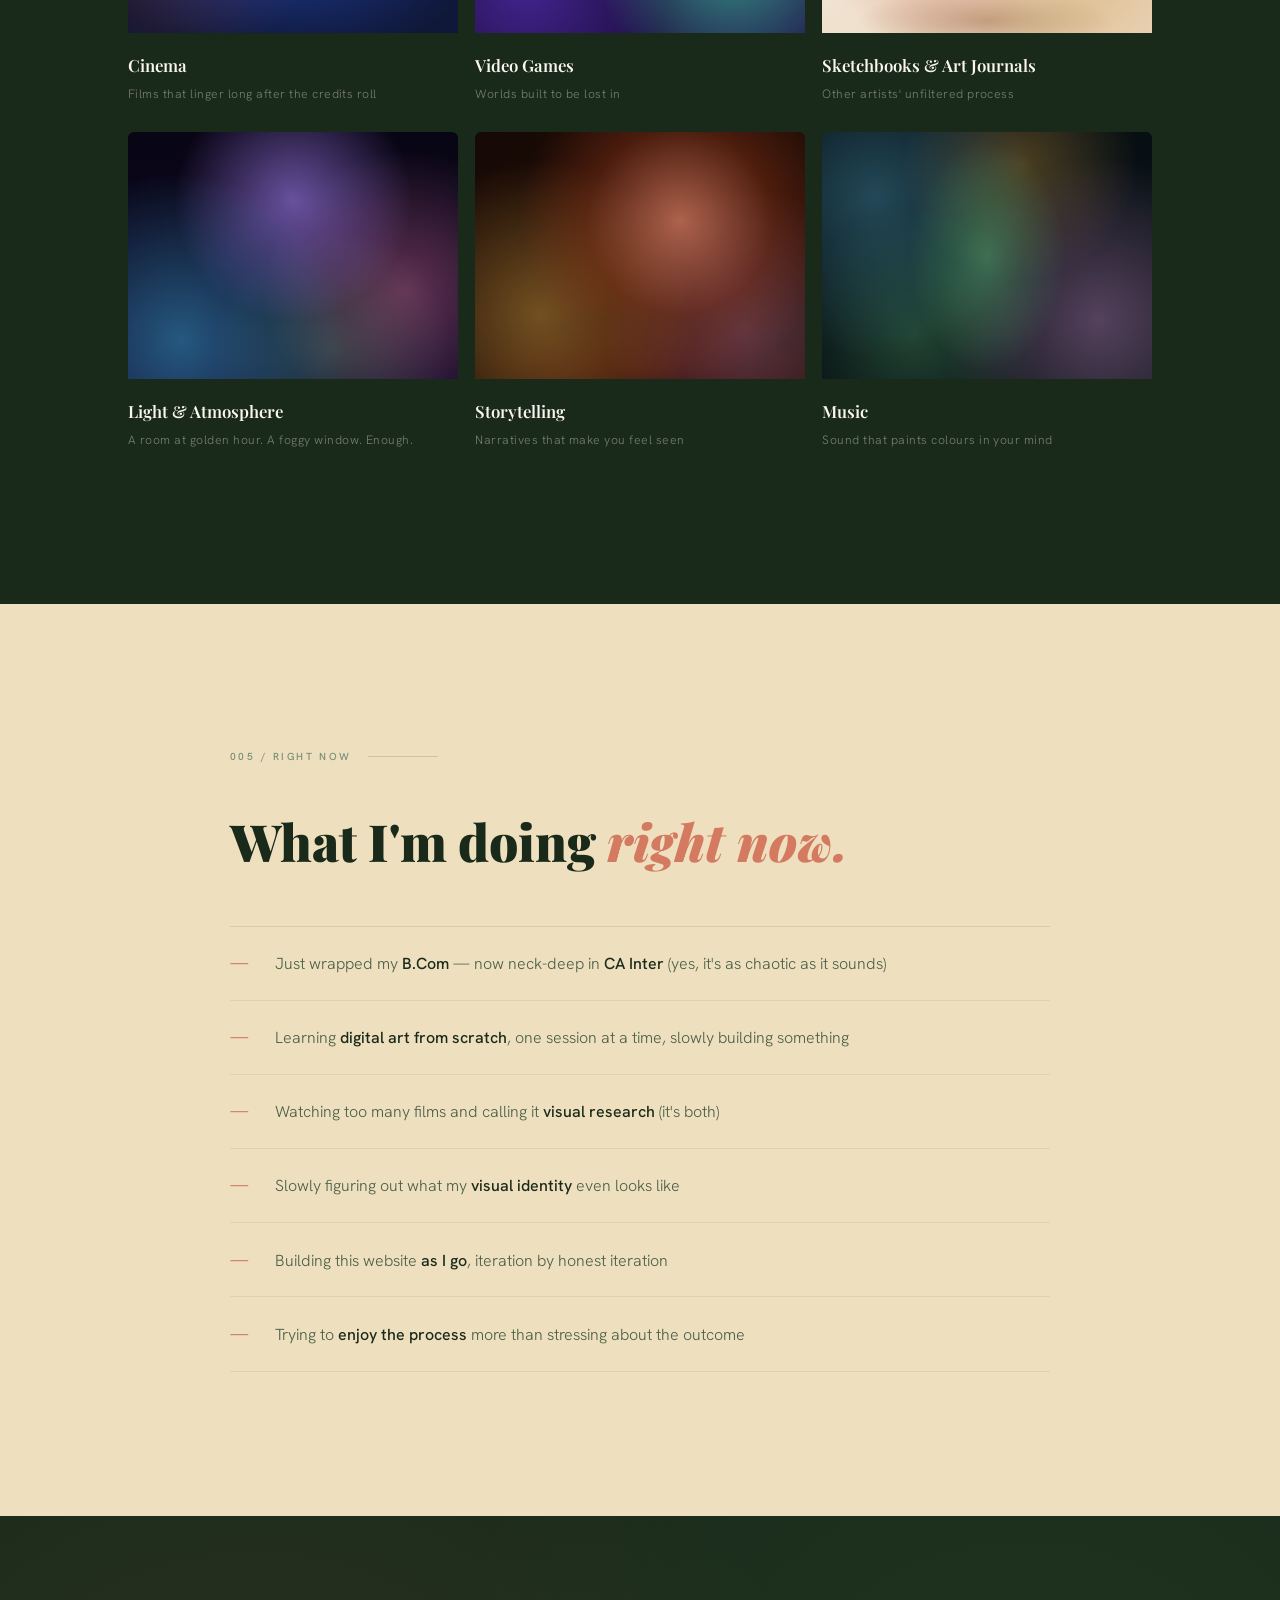
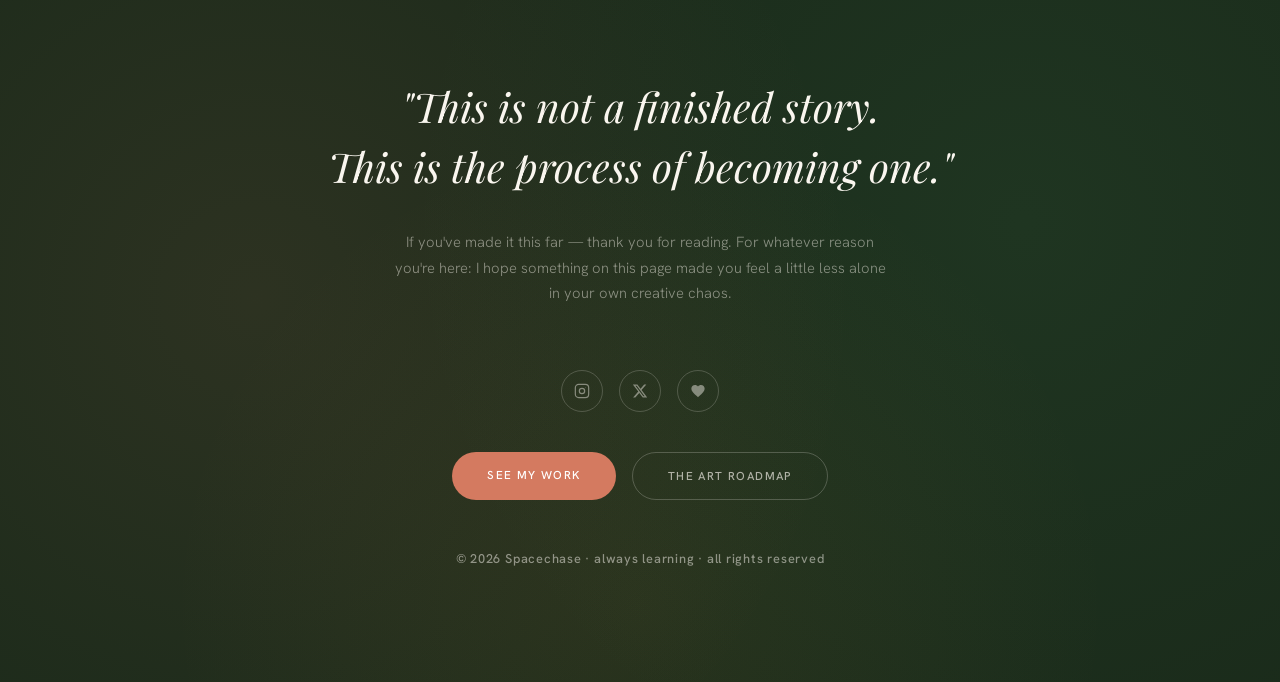
==== commit 8b81503b: "About socials: real Instagram link; replace ArtStation with a 'Support my work' icon" ====
--- a/about/index.html
+++ b/about/index.html
@@ -232,14 +232,14 @@
       I hope something on this page made you feel a little less alone in your own creative chaos.
     </p>
     <div class="social-links">
-      <a href="#" class="social-link" title="Instagram" target="_blank" rel="noopener">
+      <a href="https://instagram.com/spazechaze" class="social-link" title="Instagram" target="_blank" rel="noopener">
         <svg viewBox="0 0 24 24" fill="none" stroke="currentColor" stroke-width="1.8" stroke-linecap="round" stroke-linejoin="round"><rect x="2" y="2" width="20" height="20" rx="5"/><circle cx="12" cy="12" r="4"/><circle cx="17.5" cy="6.5" r=".5" fill="currentColor" stroke="none"/></svg>
       </a>
       <a href="#" class="social-link" title="Twitter / X" target="_blank" rel="noopener">
         <svg viewBox="0 0 24 24" fill="currentColor"><path d="M18.244 2.25h3.308l-7.227 8.26 8.502 11.24H16.17l-5.214-6.817L4.99 21.75H1.68l7.73-8.835L1.254 2.25H8.08l4.713 6.231zm-1.161 17.52h1.833L7.084 4.126H5.117z"/></svg>
       </a>
-      <a href="#" class="social-link" title="ArtStation" target="_blank" rel="noopener">
-        <svg viewBox="0 0 24 24" fill="currentColor"><path d="M0 17.723l2.027 3.505h.001a2.424 2.424 0 0 0 2.164 1.333h13.457l-2.792-4.838H0zm24 .025c0-.484-.143-.935-.388-1.314L15.728 2.728a2.424 2.424 0 0 0-2.142-1.289H9.419L21.598 22.54l1.92-3.325c.378-.637.482-.919.482-1.467zm-11.129-3.462L7.428 4.858l-5.444 9.428h10.887z"/></svg>
+      <a href="#" class="social-link" title="Support my work" target="_blank" rel="noopener">
+        <svg viewBox="0 0 24 24" fill="currentColor"><path d="M12 21.35l-1.45-1.32C5.4 15.36 2 12.28 2 8.5 2 5.42 4.42 3 7.5 3c1.74 0 3.41.81 4.5 2.09C13.09 3.81 14.76 3 16.5 3 19.58 3 22 5.42 22 8.5c0 3.78-3.4 6.86-8.55 11.54L12 21.35z"/></svg>
       </a>
     </div>
     <div class="closing__links">
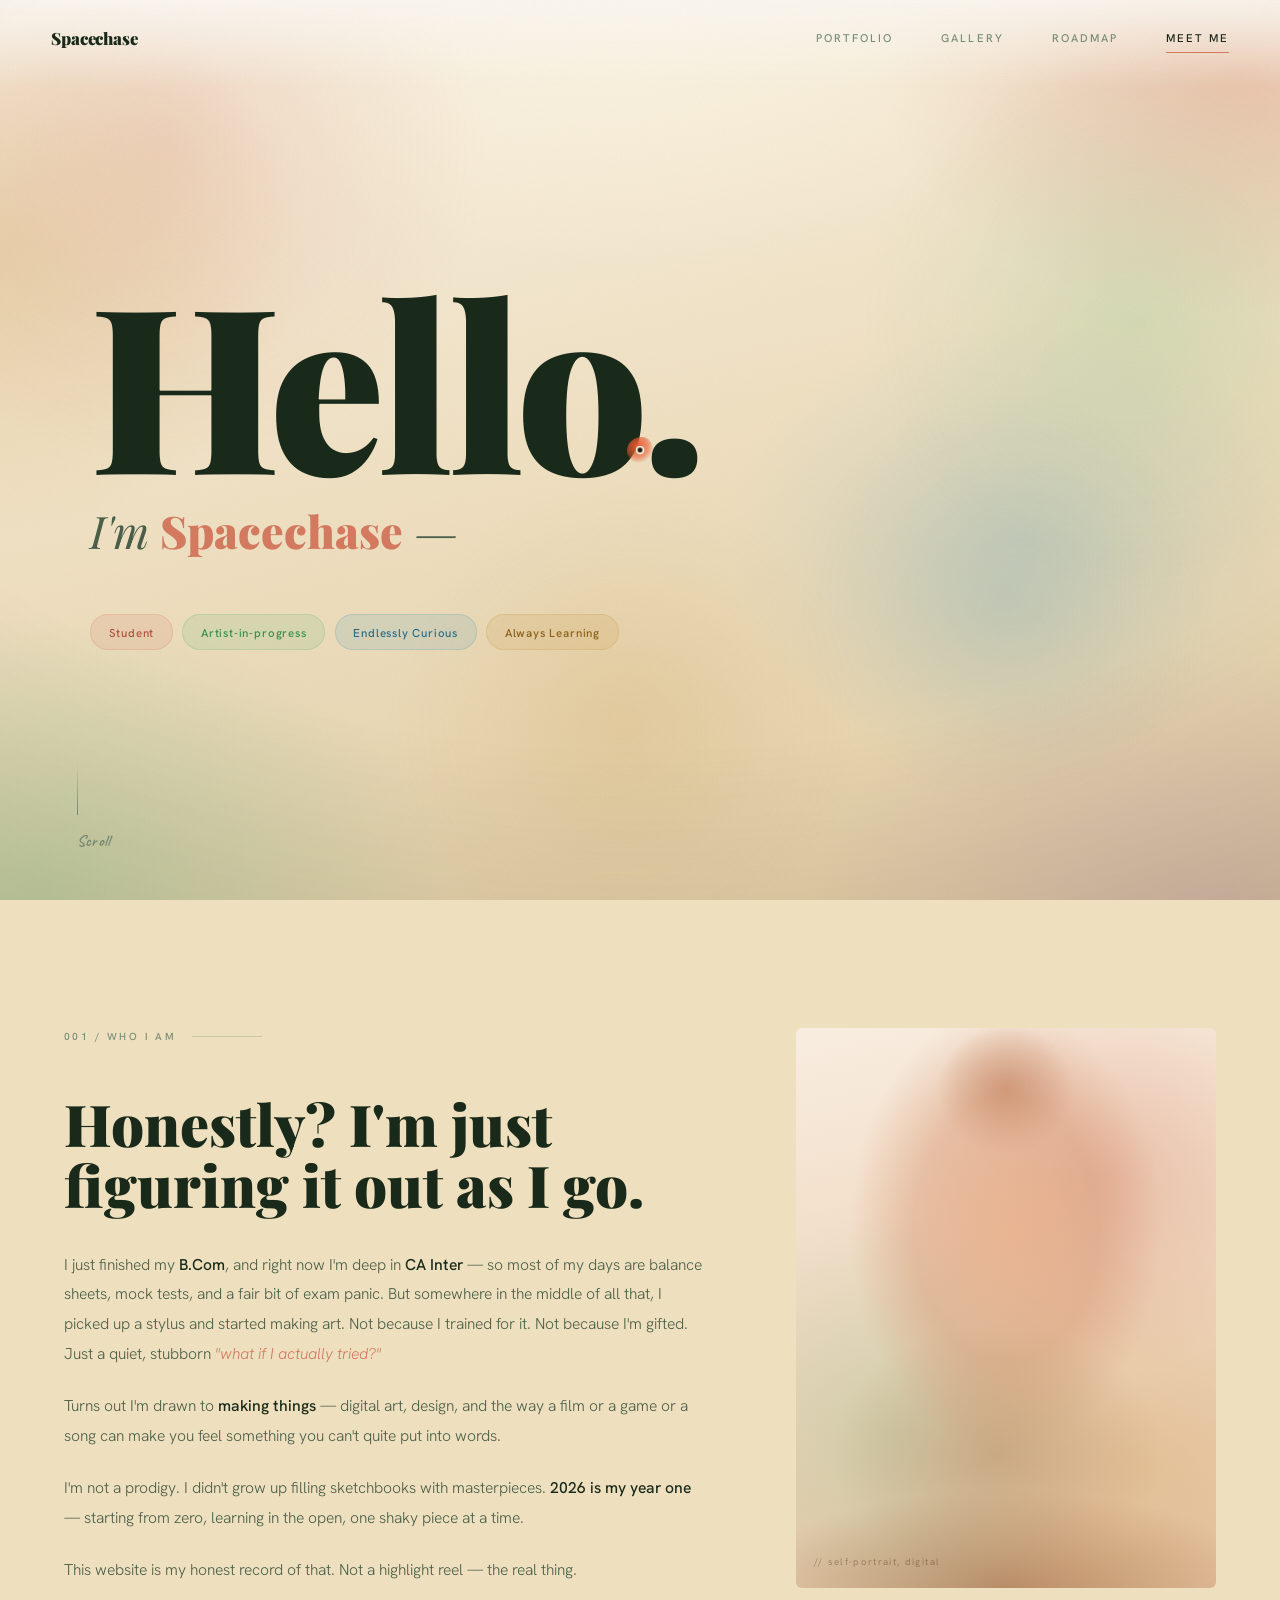
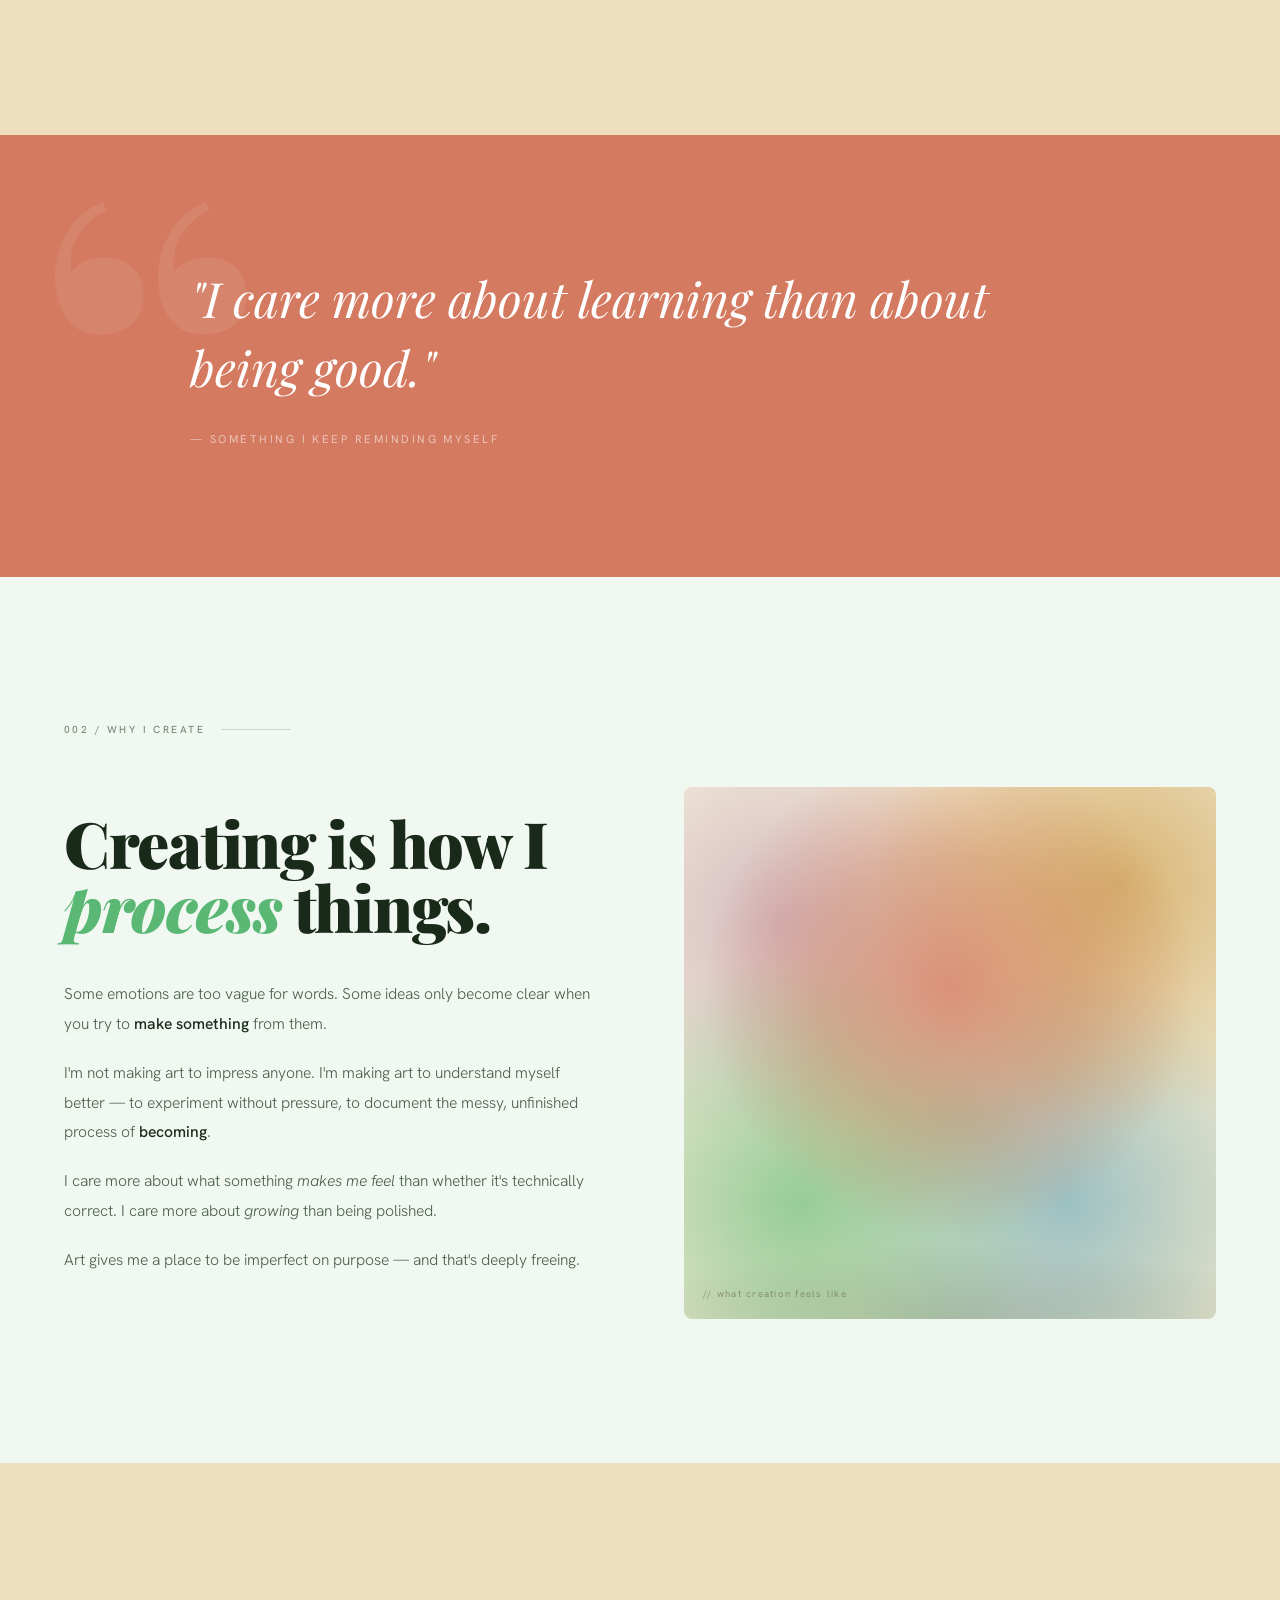
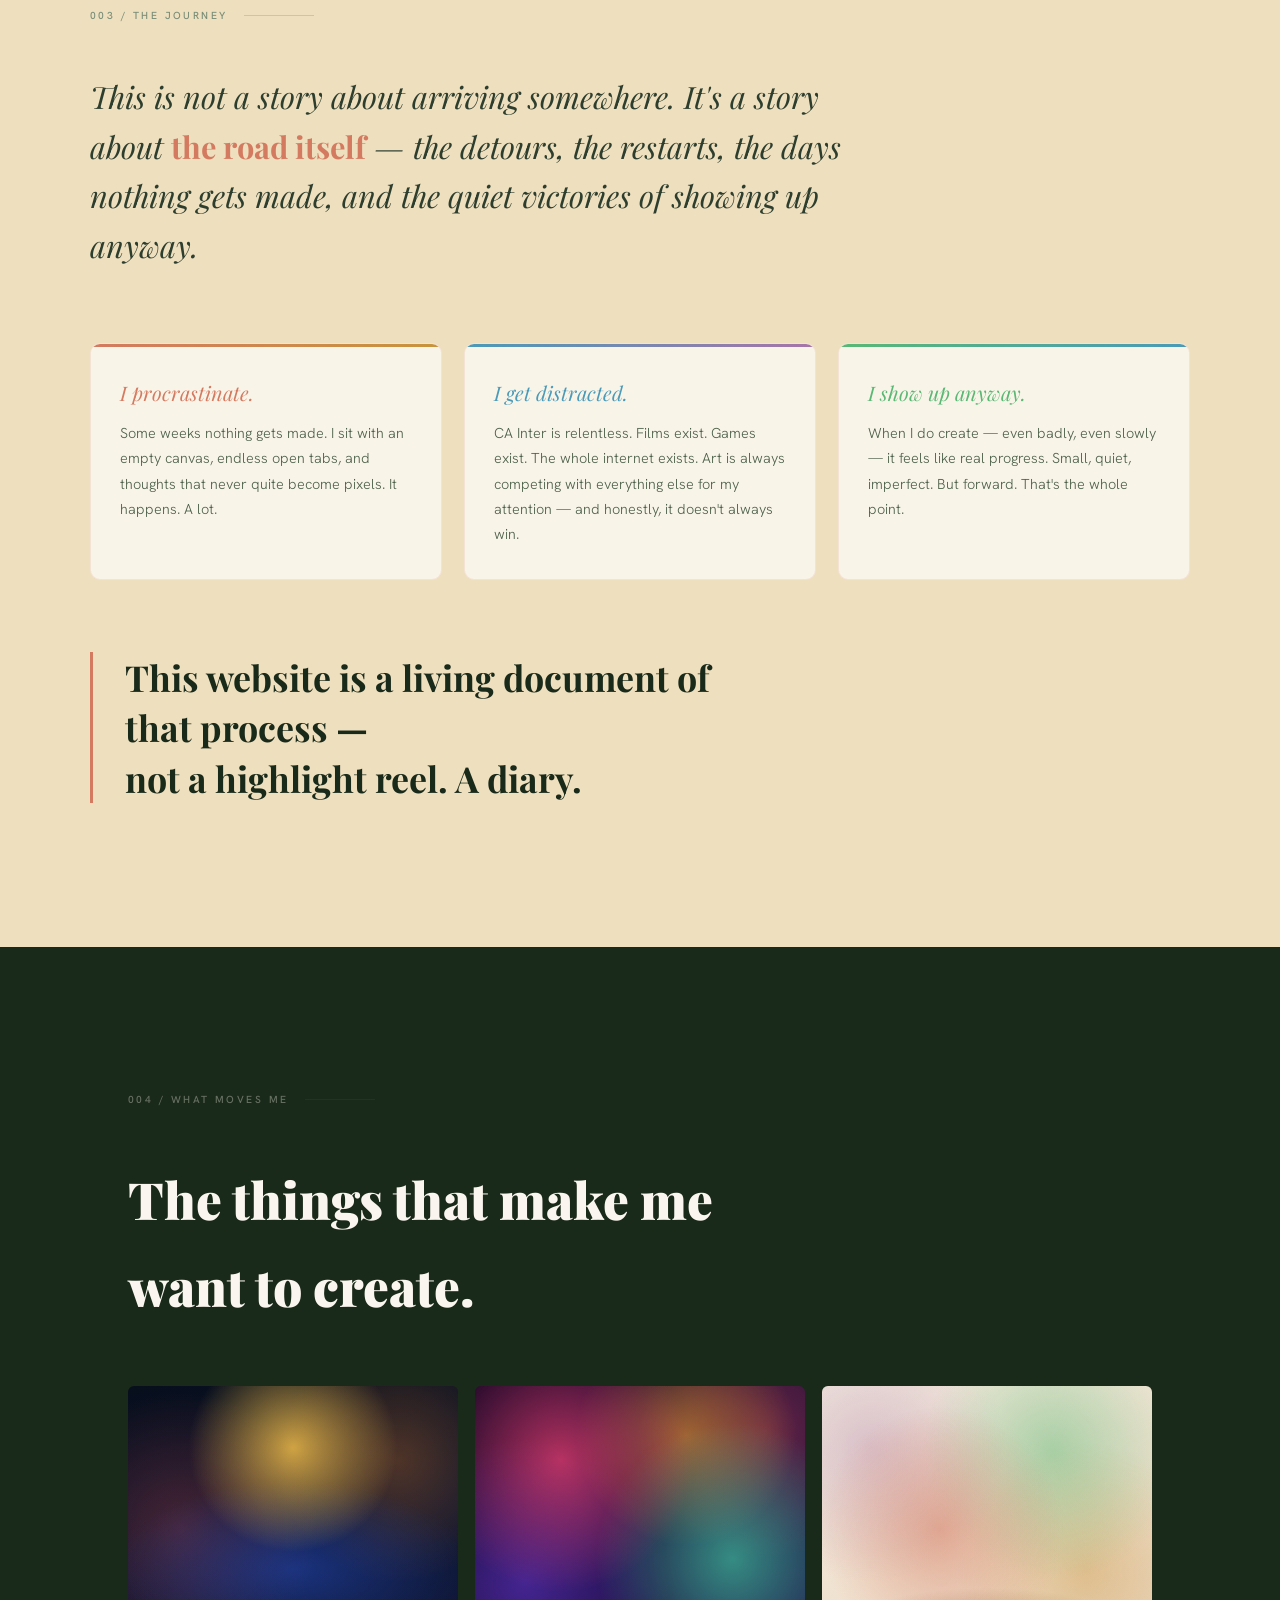
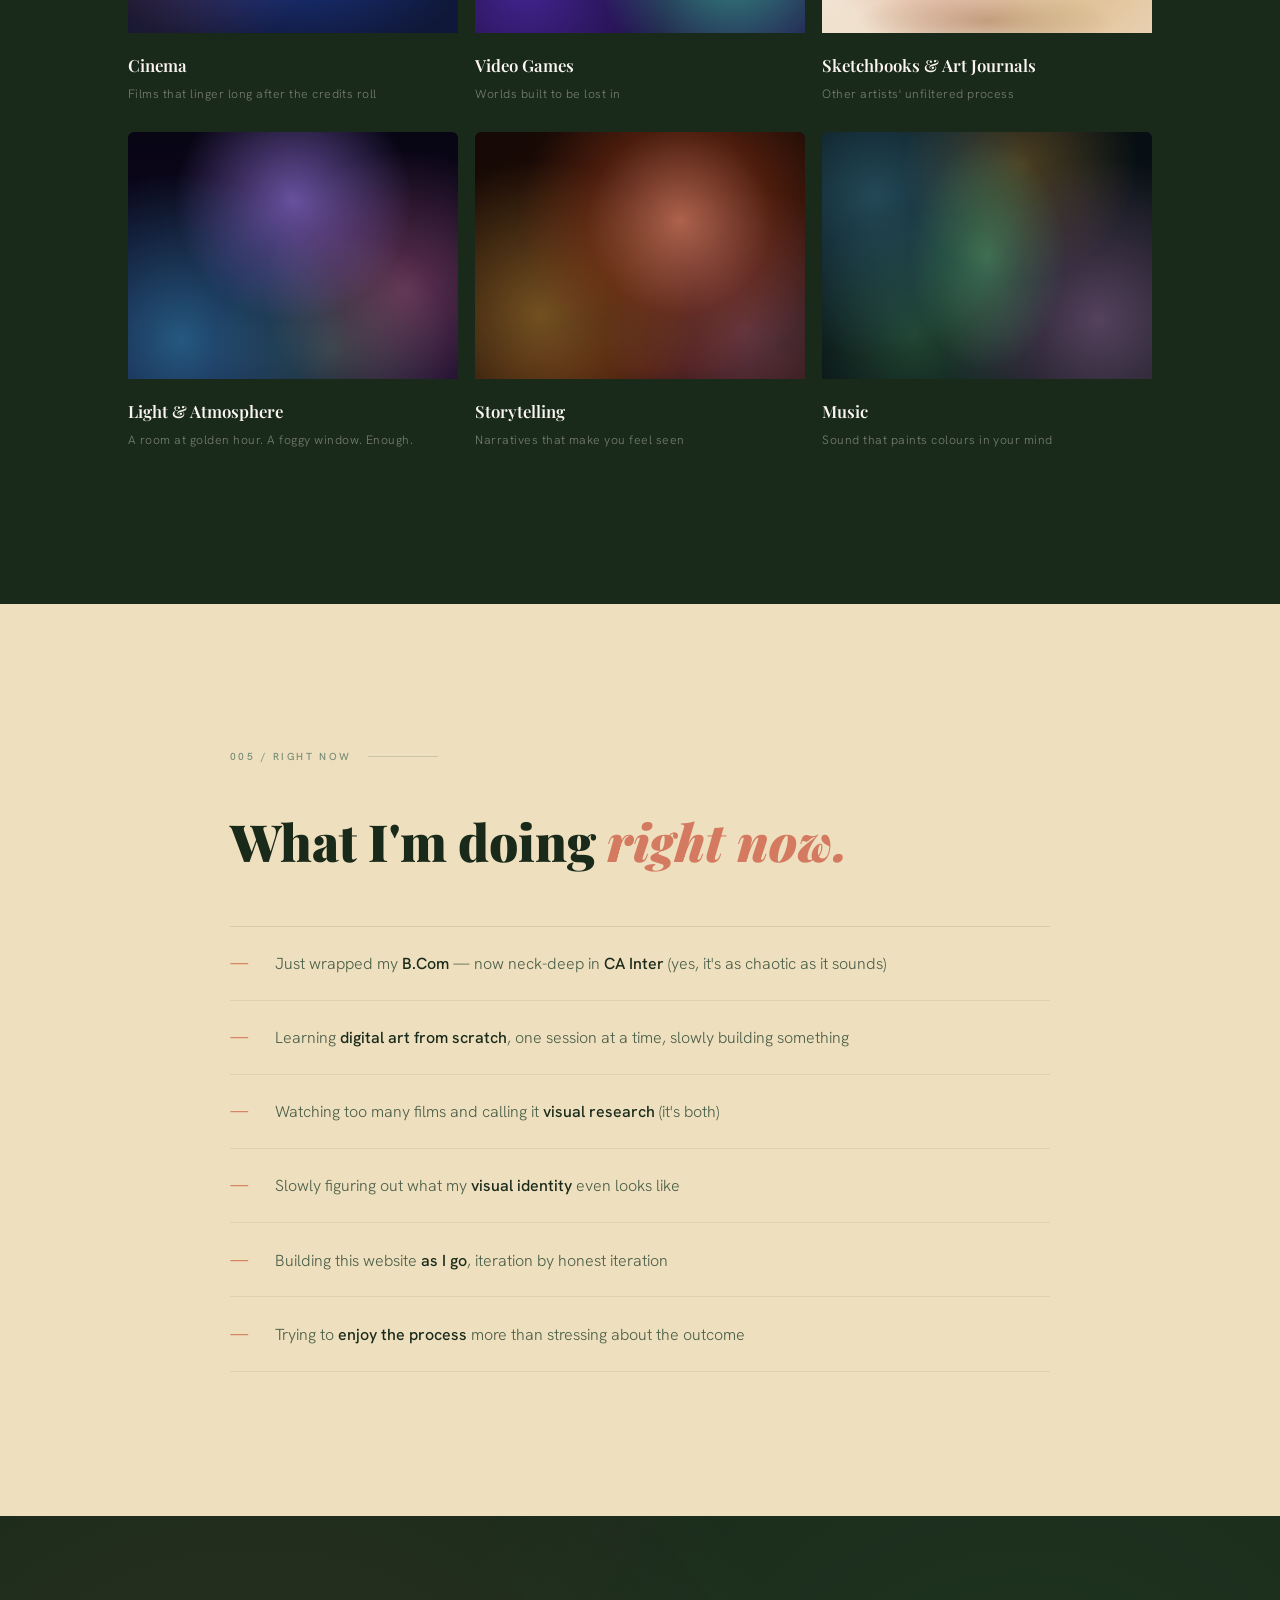
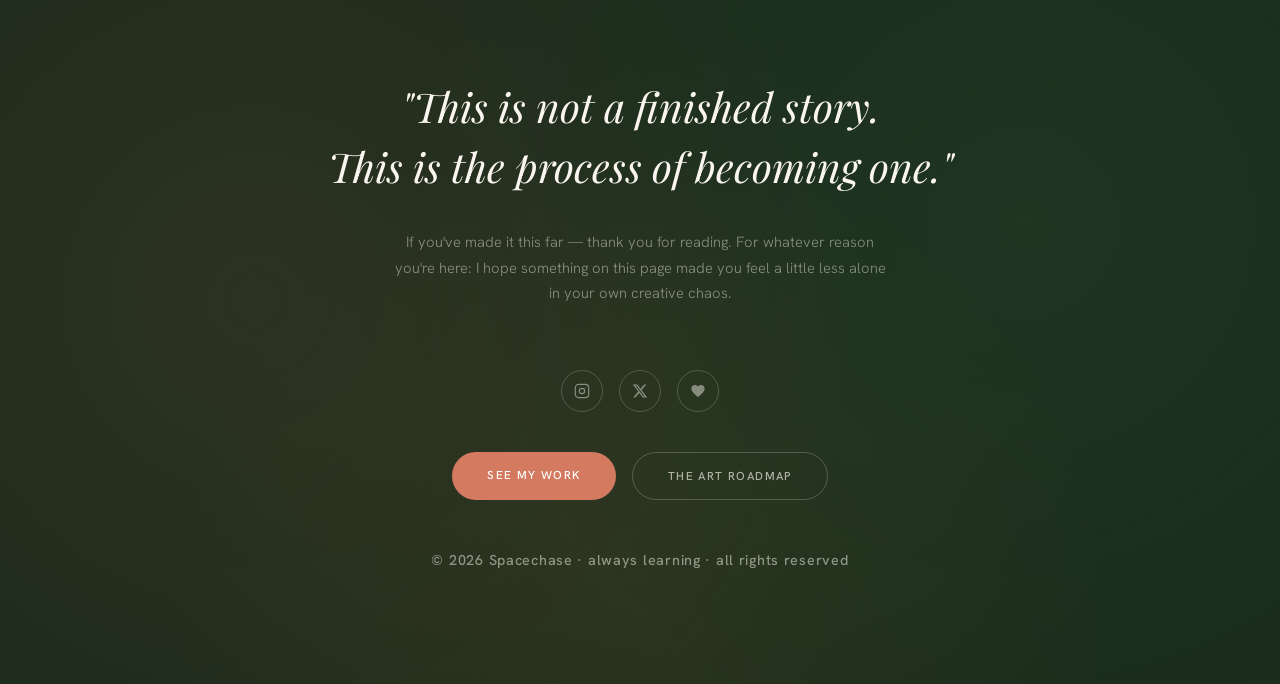
==== commit 957dacf4: "Socials: Buy Me a Coffee support + real Instagram across all footers (replaces ArtStation); gallery " ====
--- a/about/index.html
+++ b/about/index.html
@@ -238,7 +238,7 @@
       <a href="#" class="social-link" title="Twitter / X" target="_blank" rel="noopener">
         <svg viewBox="0 0 24 24" fill="currentColor"><path d="M18.244 2.25h3.308l-7.227 8.26 8.502 11.24H16.17l-5.214-6.817L4.99 21.75H1.68l7.73-8.835L1.254 2.25H8.08l4.713 6.231zm-1.161 17.52h1.833L7.084 4.126H5.117z"/></svg>
       </a>
-      <a href="#" class="social-link" title="Support my work" target="_blank" rel="noopener">
+      <a href="https://buymeacoffee.com/spacechase" class="social-link" title="Support my work" target="_blank" rel="noopener">
         <svg viewBox="0 0 24 24" fill="currentColor"><path d="M12 21.35l-1.45-1.32C5.4 15.36 2 12.28 2 8.5 2 5.42 4.42 3 7.5 3c1.74 0 3.41.81 4.5 2.09C13.09 3.81 14.76 3 16.5 3 19.58 3 22 5.42 22 8.5c0 3.78-3.4 6.86-8.55 11.54L12 21.35z"/></svg>
       </a>
     </div>
--- a/css/about.css
+++ b/css/about.css
@@ -595,7 +595,7 @@
 }
 .closing__credit {
   margin-top: 3rem;
-  font-family: var(--sans), system-ui, sans-serif; font-weight: 500; font-size: .8rem; letter-spacing: .06em;
+  font-family: var(--sans), system-ui, sans-serif; font-weight: 500; font-size: .9rem; letter-spacing: .05em;
   color: rgba(250,246,239,.5);
 }
 .social-links { display: flex; justify-content: center; gap: 1rem; margin-bottom: 2.5rem; }
